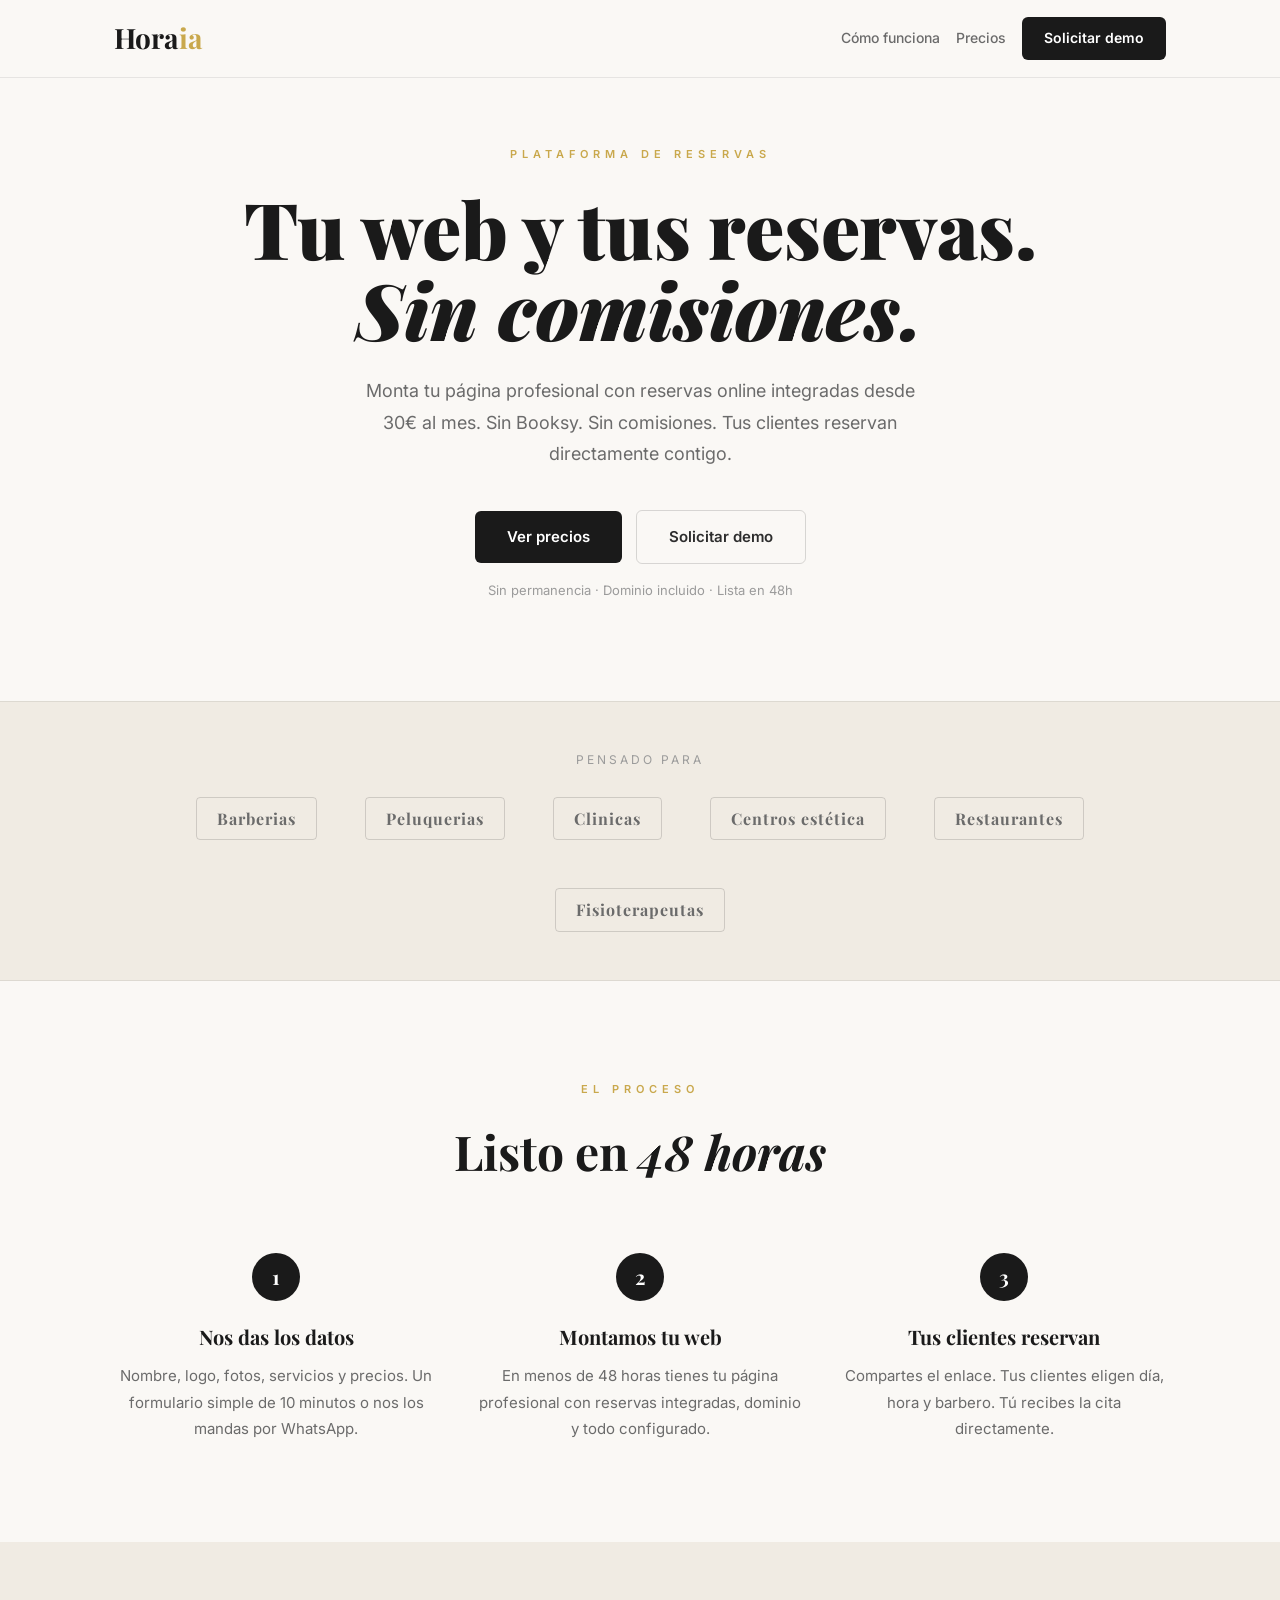
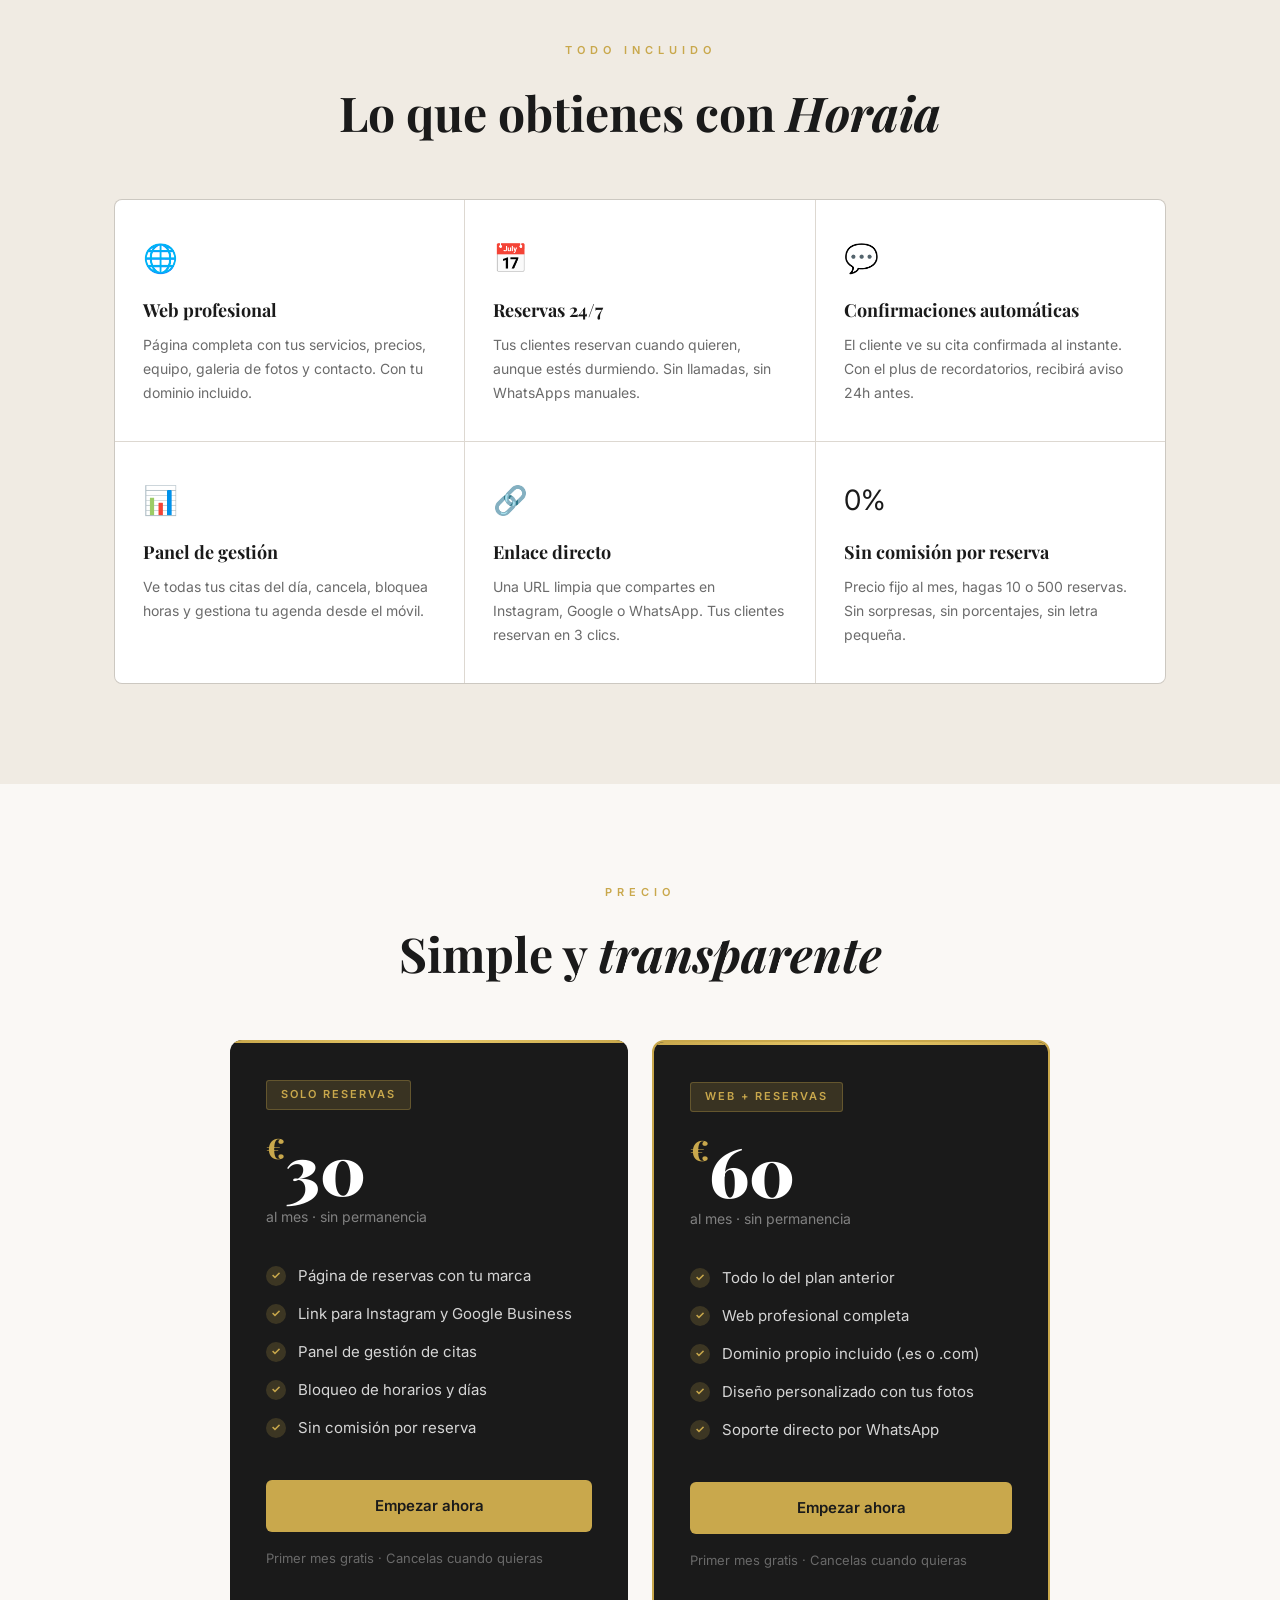
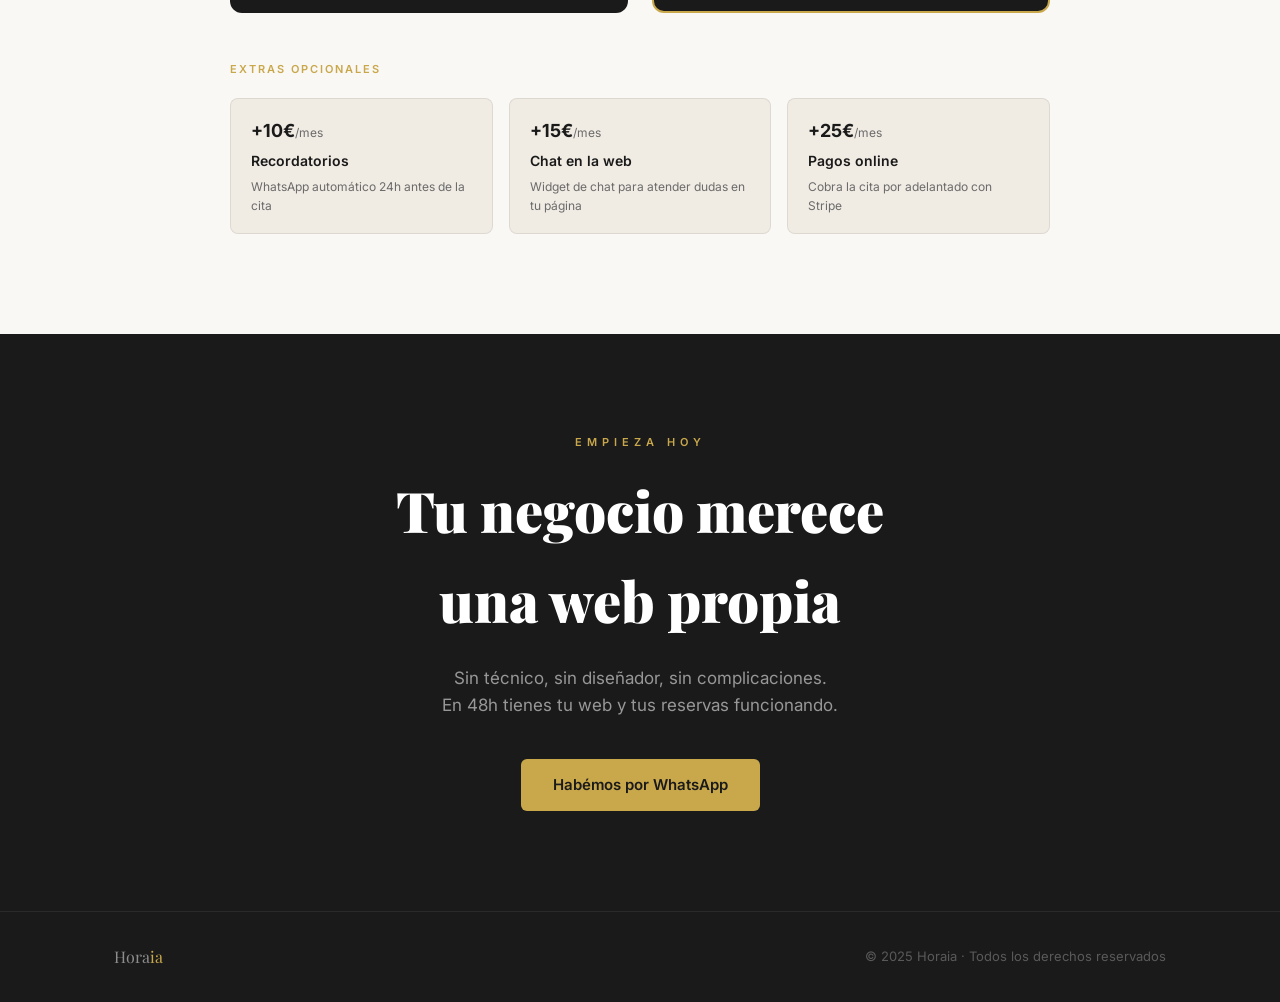
==== index.html @ 8f46ead1 "Add files via upload" ====
﻿<!DOCTYPE html>
<html lang="es">
<head>
  <meta charset="UTF-8" />
  <meta name="viewport" content="width=device-width, initial-scale=1.0" />
  <title>Horaia &mdash; Tu web y tus reservas desde 30&euro;/mes</title>
  <link href="https://fonts.googleapis.com/css2?family=Playfair+Display:wght@400;700;900&family=Inter:wght@300;400;500;600;700&display=swap" rel="stylesheet" />
  <style>
    *, *::before, *::after { box-sizing: border-box; margin: 0; padding: 0; }

    :root {
      --cream:        #faf8f5;
      --cream-dark:   #f0ebe3;
      --cream-darker: #e5ddd3;
      --dark:         #1a1a1a;
      --dark2:        #2d2d2d;
      --gray:         #6b6b6b;
      --gray-light:   #9b9b9b;
      --white:        #ffffff;
      --gold:         #c9a84c;
      --border:       rgba(0,0,0,0.08);
      --border-dark:  rgba(0,0,0,0.14);
      --radius:       6px;
    }

    html { scroll-behavior: smooth; }
    body { font-family: 'Inter', sans-serif; background: var(--cream); color: var(--dark); overflow-x: hidden; line-height: 1.6; }
    a { color: inherit; text-decoration: none; }

    .container { max-width: 1100px; margin: 0 auto; padding: 0 24px; }

    /* ===== NAV ===== */
    nav {
      position: fixed; top: 0; left: 0; right: 0;
      background: rgba(250,248,245,0.96);
      backdrop-filter: blur(16px);
      border-bottom: 1px solid var(--border);
      z-index: 100;
      padding: 16px 0;
    }

    .nav-inner {
      max-width: 1100px; margin: 0 auto; padding: 0 24px;
      display: flex; align-items: center; justify-content: space-between;
    }

    .nav-brand {
      font-family: 'Playfair Display', serif;
      font-size: 28px; font-weight: 700; color: var(--dark);
    }

    .nav-brand span { color: var(--gold); }

    .nav-actions { display: flex; align-items: center; gap: 16px; }

    .nav-link { font-size: 14px; color: var(--gray); font-weight: 500; transition: color 0.2s; }
    .nav-link:hover { color: var(--dark); }

    .btn { display: inline-flex; align-items: center; gap: 8px; padding: 10px 22px; border-radius: var(--radius); font-weight: 600; font-size: 14px; transition: all 0.2s; cursor: pointer; border: none; }
    .btn-dark { background: var(--dark); color: var(--white); }
    .btn-dark:hover { opacity: 0.82; transform: translateY(-1px); }
    .btn-outline { background: none; border: 1px solid var(--border-dark); color: var(--dark2); }
    .btn-outline:hover { background: var(--cream-dark); }
    .btn-lg { padding: 14px 32px; font-size: 15px; }
    .btn-gold { background: var(--gold); color: var(--dark); }
    .btn-gold:hover { background: #b8962e; transform: translateY(-1px); box-shadow: 0 6px 20px rgba(201,168,76,0.3); }

    /* ===== HERO ===== */
    .hero {
      padding: 140px 0 100px;
      background: var(--cream);
      text-align: center;
    }

    .hero-label {
      display: inline-block;
      font-size: 11px; font-weight: 600; letter-spacing: 5px; text-transform: uppercase;
      color: var(--gold); margin-bottom: 24px;
    }

    .hero-title {
      font-family: 'Playfair Display', serif;
      font-size: clamp(44px, 7vw, 78px);
      font-weight: 900; line-height: 1.05;
      color: var(--dark); margin-bottom: 24px;
    }

    .hero-title span { font-style: italic; }

    .hero-sub {
      font-size: 18px; color: var(--gray); max-width: 560px;
      margin: 0 auto 40px; line-height: 1.75;
    }

    .hero-cta { display: flex; align-items: center; justify-content: center; gap: 14px; flex-wrap: wrap; }

    .hero-note { margin-top: 16px; font-size: 13px; color: var(--gray-light); }

    /* ===== DEMO PREVIEW ===== */
    .demo-preview {
      padding: 60px 0 100px;
      background: var(--cream);
    }

    .browser-frame {
      max-width: 900px; margin: 0 auto;
      border-radius: 12px;
      overflow: hidden;
      box-shadow: 0 24px 64px rgba(0,0,0,0.12);
      border: 1px solid var(--border);
    }

    .browser-bar {
      background: var(--cream-darker);
      padding: 12px 16px;
      display: flex; align-items: center; gap: 12px;
      border-bottom: 1px solid var(--border);
    }

    .browser-dots { display: flex; gap: 6px; }
    .browser-dots span {
      width: 10px; height: 10px; border-radius: 50%;
      background: var(--cream-darker); border: 1px solid var(--border-dark);
    }
    .browser-dots span:nth-child(1) { background: #ff5f57; border-color: #e0443e; }
    .browser-dots span:nth-child(2) { background: #febc2e; border-color: #d4a017; }
    .browser-dots span:nth-child(3) { background: #28c840; border-color: #1aab29; }

    .browser-url {
      flex: 1; background: var(--white);
      border: 1px solid var(--border-dark); border-radius: 4px;
      padding: 5px 12px; font-size: 13px; color: var(--gray);
      text-align: center;
    }

    .browser-url span { color: var(--dark); font-weight: 500; }

    .browser-content {
      background: var(--white);
      height: 460px;
      overflow: hidden;
      position: relative;
    }

    .browser-content iframe {
      width: 100%; height: 700px;
      border: none;
      transform: scale(0.66);
      transform-origin: top left;
      width: 152%;
      pointer-events: none;
    }

    /* ===== LOGOS STRIP ===== */
    .logos-strip {
      padding: 48px 0;
      background: var(--cream-dark);
      text-align: center;
      border-top: 1px solid var(--border);
      border-bottom: 1px solid var(--border);
    }

    .logos-strip p { font-size: 12px; letter-spacing: 3px; text-transform: uppercase; color: var(--gray-light); margin-bottom: 28px; }

    .logos-row { display: flex; align-items: center; justify-content: center; gap: 48px; flex-wrap: wrap; }

    .logo-chip {
      font-family: 'Playfair Display', serif;
      font-size: 16px; font-weight: 700; color: var(--cream-darker);
      letter-spacing: 1px;
      padding: 8px 20px;
      border: 1px solid var(--border-dark);
      border-radius: 4px;
      color: var(--gray);
    }

    /* ===== HOW IT WORKS ===== */
    .how {
      padding: 100px 0;
      background: var(--cream);
    }

    .section-label {
      display: block; font-size: 11px; font-weight: 600;
      letter-spacing: 5px; text-transform: uppercase;
      color: var(--gold); margin-bottom: 14px; text-align: center;
    }

    .section-title {
      font-family: 'Playfair Display', serif;
      font-size: clamp(32px, 4vw, 48px); font-weight: 700;
      color: var(--dark); text-align: center; margin-bottom: 64px;
    }

    .section-title span { font-style: italic; }

    .steps { display: grid; grid-template-columns: repeat(3, 1fr); gap: 40px; }

    .step { text-align: center; }

    .step-num {
      width: 48px; height: 48px; border-radius: 50%;
      background: var(--dark); color: var(--white);
      display: flex; align-items: center; justify-content: center;
      font-family: 'Playfair Display', serif;
      font-size: 20px; font-weight: 700;
      margin: 0 auto 20px;
    }

    .step h3 { font-family: 'Playfair Display', serif; font-size: 20px; font-weight: 700; margin-bottom: 10px; color: var(--dark); }
    .step p { font-size: 15px; color: var(--gray); line-height: 1.75; }

    /* ===== FEATURES ===== */
    .features {
      padding: 100px 0;
      background: var(--cream-dark);
    }

    .features-grid { display: grid; grid-template-columns: repeat(3, 1fr); gap: 1px; background: var(--border); border: 1px solid var(--border); border-radius: 8px; overflow: hidden; }

    .feature-card {
      background: var(--white); padding: 36px 28px;
      transition: background 0.2s;
    }

    .feature-card:hover { background: var(--cream); }

    .feature-icon { font-size: 28px; margin-bottom: 16px; }

    .feature-card h3 { font-family: 'Playfair Display', serif; font-size: 18px; font-weight: 700; margin-bottom: 8px; color: var(--dark); }
    .feature-card p { font-size: 14px; color: var(--gray); line-height: 1.7; }

    /* ===== PRICING ===== */
    .pricing {
      padding: 100px 0;
      background: var(--cream);
      text-align: center;
    }

    .pricing-grid {
      display: grid;
      grid-template-columns: 1fr 1fr;
      gap: 24px;
      max-width: 820px;
      margin: 0 auto 48px;
    }
    @media(max-width:640px){ .pricing-grid { grid-template-columns: 1fr; } }

    .pricing-card {
      background: var(--dark);
      border-radius: 12px;
      padding: 40px 36px;
      position: relative;
      overflow: hidden;
      text-align: left;
    }
    .pricing-card.highlight { border: 2px solid var(--gold); }

    .pricing-card::before {
      content: '';
      position: absolute; top: 0; left: 0; right: 0; height: 3px;
      background: linear-gradient(to right, var(--gold), #e8c96a, var(--gold));
    }

    .pricing-badge {
      display: inline-block;
      background: rgba(201,168,76,0.18); color: var(--gold);
      font-size: 11px; font-weight: 600; letter-spacing: 2px; text-transform: uppercase;
      padding: 5px 14px; border-radius: 3px; margin-bottom: 24px;
      border: 1px solid rgba(201,168,76,0.3);
    }

    .pricing-price {
      font-family: 'Playfair Display', serif;
      font-size: 68px; font-weight: 900; color: var(--white);
      line-height: 1; margin-bottom: 4px;
    }

    .pricing-price sup { font-size: 28px; vertical-align: top; margin-top: 16px; color: var(--gold); }
    .pricing-period { font-size: 14px; color: rgba(255,255,255,0.45); margin-bottom: 36px; }

    .pricing-features {
      list-style: none; display: flex; flex-direction: column; gap: 14px;
      margin-bottom: 40px; text-align: left;
    }

    .pricing-features li {
      display: flex; align-items: flex-start; gap: 12px;
      font-size: 15px; color: rgba(255,255,255,0.82);
    }

    .pricing-features li::before {
      content: '✓';
      width: 20px; height: 20px;
      background: rgba(201,168,76,0.2); color: var(--gold);
      border-radius: 50%; display: flex; align-items: center; justify-content: center;
      font-size: 11px; font-weight: 700; flex-shrink: 0; margin-top: 2px;
    }

    .pricing-note { font-size: 13px; color: rgba(255,255,255,0.35); margin-top: 16px; }

    /* ===== CTA FINAL ===== */
    .cta-section {
      padding: 100px 0;
      background: var(--dark);
      text-align: center;
    }

    .cta-section .section-label { color: var(--gold); }

    .cta-title {
      font-family: 'Playfair Display', serif;
      font-size: clamp(36px, 5vw, 56px); font-weight: 900;
      color: var(--white); margin-bottom: 20px;
    }

    .cta-sub { font-size: 17px; color: rgba(255,255,255,0.55); margin-bottom: 40px; }

    /* ===== FOOTER ===== */
    footer {
      background: var(--dark);
      border-top: 1px solid rgba(255,255,255,0.07);
      padding: 32px 0;
    }

    .footer-inner {
      display: flex; align-items: center; justify-content: space-between;
    }

    .footer-brand { font-family: 'Playfair Display', serif; font-size: 16px; color: rgba(255,255,255,0.5); }
    .footer-brand span { color: var(--gold); }

    footer p { font-size: 13px; color: rgba(255,255,255,0.28); }

    /* ===== RESPONSIVE ===== */
    @media (max-width: 768px) {
      .steps { grid-template-columns: 1fr; gap: 32px; }
      .features-grid { grid-template-columns: 1fr; }
      .footer-inner { flex-direction: column; gap: 12px; text-align: center; }
      .nav-actions .nav-link { display: none; }
      .browser-content { height: 320px; }
      .browser-content iframe { transform: scale(0.46); width: 218%; height: 900px; }
      .logos-row { gap: 20px; }
    }
  </style>
</head>
<body>

<!-- NAV -->
<nav>
  <div class="nav-inner">
    <div class="nav-brand">Hora<span>ia</span></div>
    <div class="nav-actions">
      <a href="#como-funciona" class="nav-link">C&oacute;mo funciona</a>
      <a href="#precios" class="nav-link">Precios</a>
      <a href="#contacto" class="btn btn-dark">Solicitar demo</a>
    </div>
  </div>
</nav>

<!-- HERO -->
<section class="hero">
  <div class="container">
    <span class="hero-label">Plataforma de reservas</span>
    <h1 class="hero-title">
      Tu web y tus reservas.<br><span>Sin comisiones.</span>
    </h1>
    <p class="hero-sub">
      Monta tu p&aacute;gina profesional con reservas online integradas desde 30&euro; al mes.
      Sin Booksy. Sin comisiones. Tus clientes reservan directamente contigo.
    </p>
    <div class="hero-cta">
      <a href="#precios" class="btn btn-dark btn-lg">Ver precios</a>
      <a href="#contacto" class="btn btn-outline btn-lg">Solicitar demo</a>
    </div>
    <p class="hero-note">Sin permanencia &middot; Dominio incluido &middot; Lista en 48h</p>
  </div>
</section>


<!-- LOGOS -->
<div class="logos-strip">
  <div class="container">
    <p>Pensado para</p>
    <div class="logos-row">
      <span class="logo-chip">Barberias</span>
      <span class="logo-chip">Peluquerias</span>
      <span class="logo-chip">Clinicas</span>
      <span class="logo-chip">Centros est&eacute;tica</span>
      <span class="logo-chip">Restaurantes</span>
      <span class="logo-chip">Fisioterapeutas</span>
    </div>
  </div>
</div>

<!-- HOW IT WORKS -->
<section class="how" id="como-funciona">
  <div class="container">
    <span class="section-label">El proceso</span>
    <h2 class="section-title">Listo en <span>48 horas</span></h2>
    <div class="steps">
      <div class="step">
        <div class="step-num">1</div>
        <h3>Nos das los datos</h3>
        <p>Nombre, logo, fotos, servicios y precios. Un formulario simple de 10 minutos o nos los mandas por WhatsApp.</p>
      </div>
      <div class="step">
        <div class="step-num">2</div>
        <h3>Montamos tu web</h3>
        <p>En menos de 48 horas tienes tu p&aacute;gina profesional con reservas integradas, dominio y todo configurado.</p>
      </div>
      <div class="step">
        <div class="step-num">3</div>
        <h3>Tus clientes reservan</h3>
        <p>Compartes el enlace. Tus clientes eligen d&iacute;a, hora y barbero. T&uacute; recibes la cita directamente.</p>
      </div>
    </div>
  </div>
</section>

<!-- FEATURES -->
<section class="features">
  <div class="container">
    <span class="section-label">Todo incluido</span>
    <h2 class="section-title" style="margin-bottom:48px">Lo que obtienes con <span>Horaia</span></h2>
    <div class="features-grid">
      <div class="feature-card">
        <div class="feature-icon">🌐</div>
        <h3>Web profesional</h3>
        <p>P&aacute;gina completa con tus servicios, precios, equipo, galeria de fotos y contacto. Con tu dominio incluido.</p>
      </div>
      <div class="feature-card">
        <div class="feature-icon">📅</div>
        <h3>Reservas 24/7</h3>
        <p>Tus clientes reservan cuando quieren, aunque est&eacute;s durmiendo. Sin llamadas, sin WhatsApps manuales.</p>
      </div>
      <div class="feature-card">
        <div class="feature-icon">💬</div>
        <h3>Confirmaciones autom&aacute;ticas</h3>
        <p>El cliente ve su cita confirmada al instante. Con el plus de recordatorios, recibirá aviso 24h antes.</p>
      </div>
      <div class="feature-card">
        <div class="feature-icon">📊</div>
        <h3>Panel de gesti&oacute;n</h3>
        <p>Ve todas tus citas del d&iacute;a, cancela, bloquea horas y gestiona tu agenda desde el m&oacute;vil.</p>
      </div>
      <div class="feature-card">
        <div class="feature-icon">🔗</div>
        <h3>Enlace directo</h3>
        <p>Una URL limpia que compartes en Instagram, Google o WhatsApp. Tus clientes reservan en 3 clics.</p>
      </div>
      <div class="feature-card">
        <div class="feature-icon">0%</div>
        <h3>Sin comisi&oacute;n por reserva</h3>
        <p>Precio fijo al mes, hagas 10 o 500 reservas. Sin sorpresas, sin porcentajes, sin letra peque&ntilde;a.</p>
      </div>
    </div>
  </div>
</section>

<!-- PRICING -->
<section class="pricing" id="precios">
  <div class="container">
    <span class="section-label">Precio</span>
    <h2 class="section-title" style="margin-bottom:48px">Simple y <span>transparente</span></h2>
    <div class="pricing-grid">

      <!-- PLAN 1 -->
      <div class="pricing-card">
        <div class="pricing-badge">Solo reservas</div>
        <div class="pricing-price"><sup>€</sup>30</div>
        <div class="pricing-period">al mes &middot; sin permanencia</div>
        <ul class="pricing-features">
          <li>P&aacute;gina de reservas con tu marca</li>
          <li>Link para Instagram y Google Business</li>
          <li>Panel de gesti&oacute;n de citas</li>
          <li>Bloqueo de horarios y d&iacute;as</li>
          <li>Sin comisi&oacute;n por reserva</li>
        </ul>
        <a href="#contacto" class="btn btn-gold btn-lg" style="width:100%;justify-content:center;display:flex;">Empezar ahora</a>
        <p class="pricing-note">Primer mes gratis &middot; Cancelas cuando quieras</p>
      </div>

      <!-- PLAN 2 -->
      <div class="pricing-card highlight">
        <div class="pricing-badge">Web + Reservas</div>
        <div class="pricing-price"><sup>€</sup>60</div>
        <div class="pricing-period">al mes &middot; sin permanencia</div>
        <ul class="pricing-features">
          <li>Todo lo del plan anterior</li>
          <li>Web profesional completa</li>
          <li>Dominio propio incluido (.es o .com)</li>
          <li>Dise&ntilde;o personalizado con tus fotos</li>
          <li>Soporte directo por WhatsApp</li>
        </ul>
        <a href="#contacto" class="btn btn-gold btn-lg" style="width:100%;justify-content:center;display:flex;">Empezar ahora</a>
        <p class="pricing-note">Primer mes gratis &middot; Cancelas cuando quieras</p>
      </div>

    </div>

    <!-- ADD-ONS -->
    <div style="max-width:820px;margin:0 auto;text-align:left;">
      <p style="font-size:11px;letter-spacing:2px;text-transform:uppercase;color:var(--gold);font-weight:600;margin-bottom:20px;">Extras opcionales</p>
      <div style="display:grid;grid-template-columns:repeat(3,1fr);gap:16px;">
        <div style="background:var(--cream-dark);border:1px solid var(--border);border-radius:8px;padding:18px 20px;">
          <div style="font-size:18px;font-weight:700;color:var(--dark);margin-bottom:4px;">+10€<span style="font-size:12px;font-weight:400;color:var(--gray)">/mes</span></div>
          <div style="font-size:14px;font-weight:600;color:var(--dark);margin-bottom:4px;">Recordatorios</div>
          <div style="font-size:12px;color:var(--gray);">WhatsApp autom&aacute;tico 24h antes de la cita</div>
        </div>
        <div style="background:var(--cream-dark);border:1px solid var(--border);border-radius:8px;padding:18px 20px;">
          <div style="font-size:18px;font-weight:700;color:var(--dark);margin-bottom:4px;">+15€<span style="font-size:12px;font-weight:400;color:var(--gray)">/mes</span></div>
          <div style="font-size:14px;font-weight:600;color:var(--dark);margin-bottom:4px;">Chat en la web</div>
          <div style="font-size:12px;color:var(--gray);">Widget de chat para atender dudas en tu p&aacute;gina</div>
        </div>
        <div style="background:var(--cream-dark);border:1px solid var(--border);border-radius:8px;padding:18px 20px;">
          <div style="font-size:18px;font-weight:700;color:var(--dark);margin-bottom:4px;">+25€<span style="font-size:12px;font-weight:400;color:var(--gray)">/mes</span></div>
          <div style="font-size:14px;font-weight:600;color:var(--dark);margin-bottom:4px;">Pagos online</div>
          <div style="font-size:12px;color:var(--gray);">Cobra la cita por adelantado con Stripe</div>
        </div>
      </div>
    </div>
  </div>
</section>

<!-- CTA FINAL -->
<section class="cta-section" id="contacto">
  <div class="container">
    <span class="section-label">Empieza hoy</span>
    <h2 class="cta-title">Tu negocio merece<br>una web propia</h2>
    <p class="cta-sub">Sin t&eacute;cnico, sin dise&ntilde;ador, sin complicaciones.<br>En 48h tienes tu web y tus reservas funcionando.</p>
    <a href="https://wa.me/34600000000" class="btn btn-gold btn-lg">Hab&eacute;mos por WhatsApp</a>
  </div>
</section>

<!-- FOOTER -->
<footer>
  <div class="container">
    <div class="footer-inner">
      <div class="footer-brand">Hora<span>ia</span></div>
      <p>&copy; 2025 Horaia &middot; Todos los derechos reservados</p>
    </div>
  </div>
</footer>

</body>
</html>
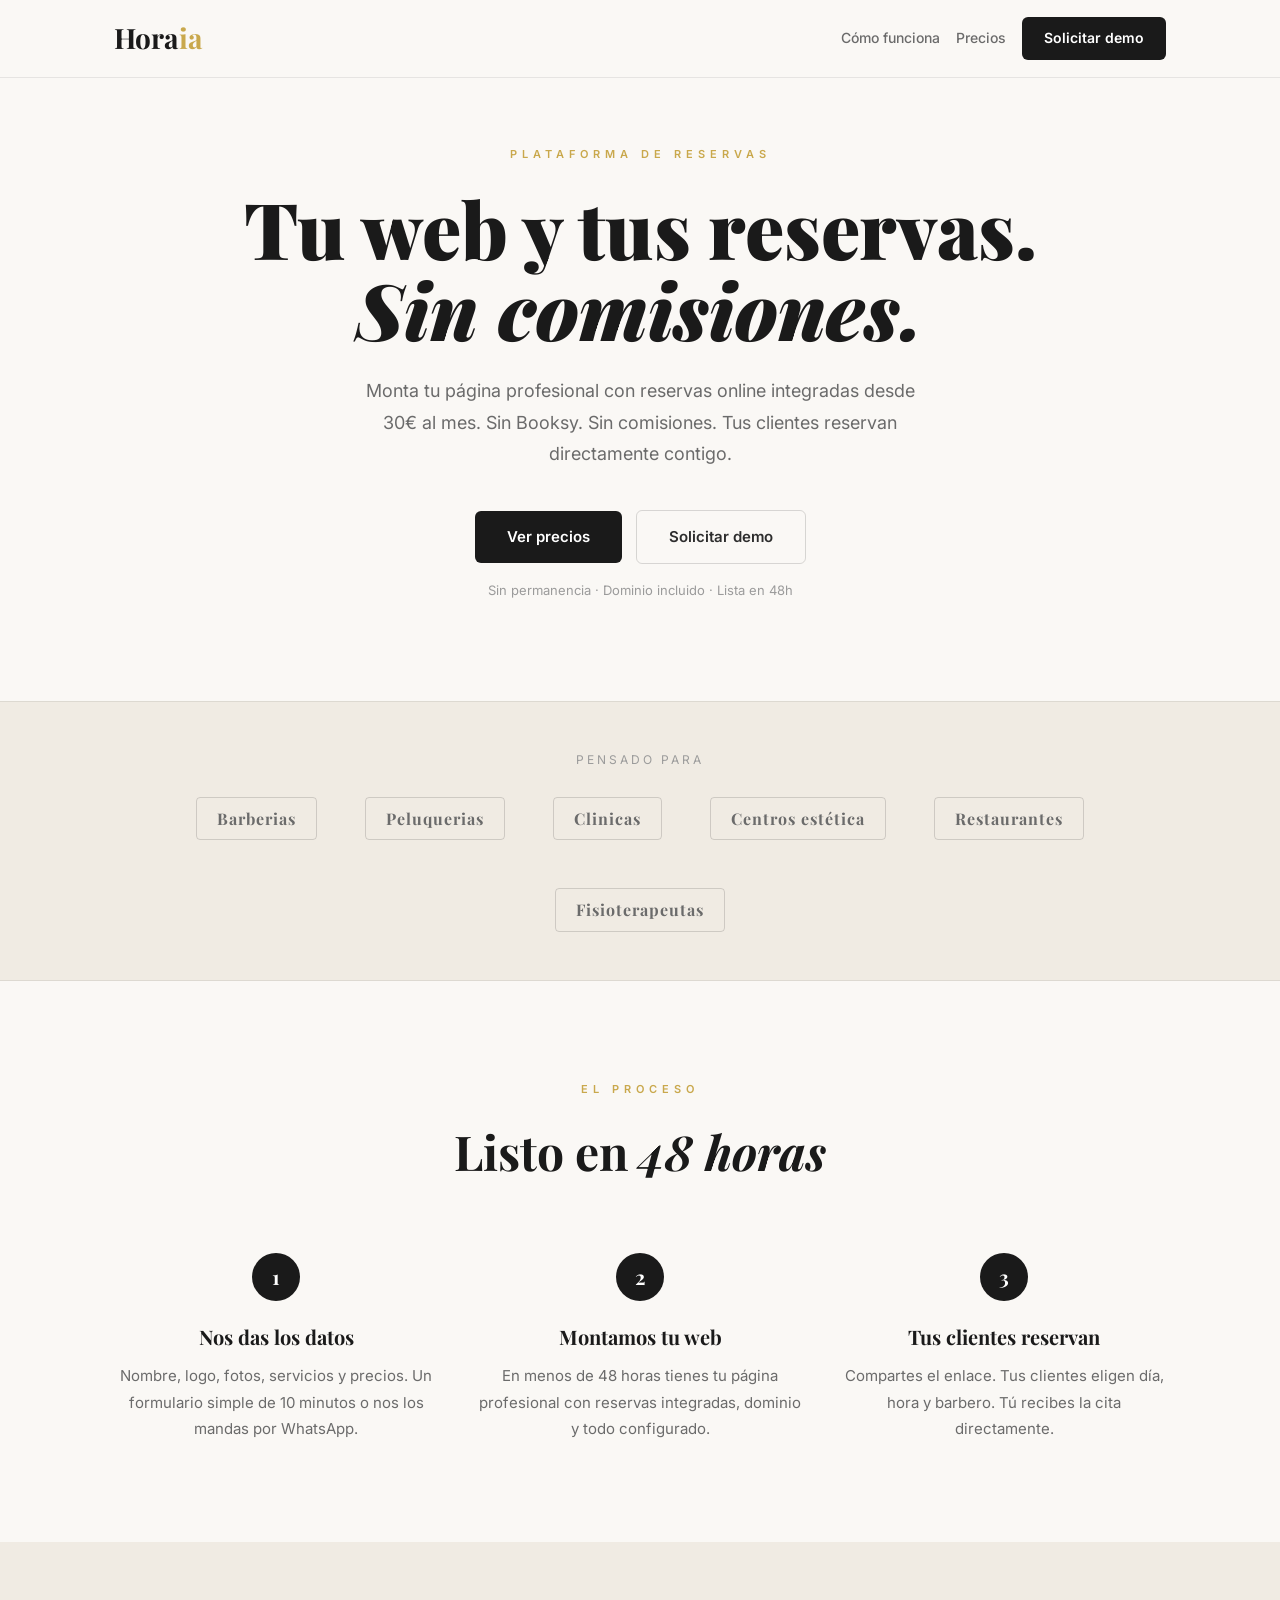
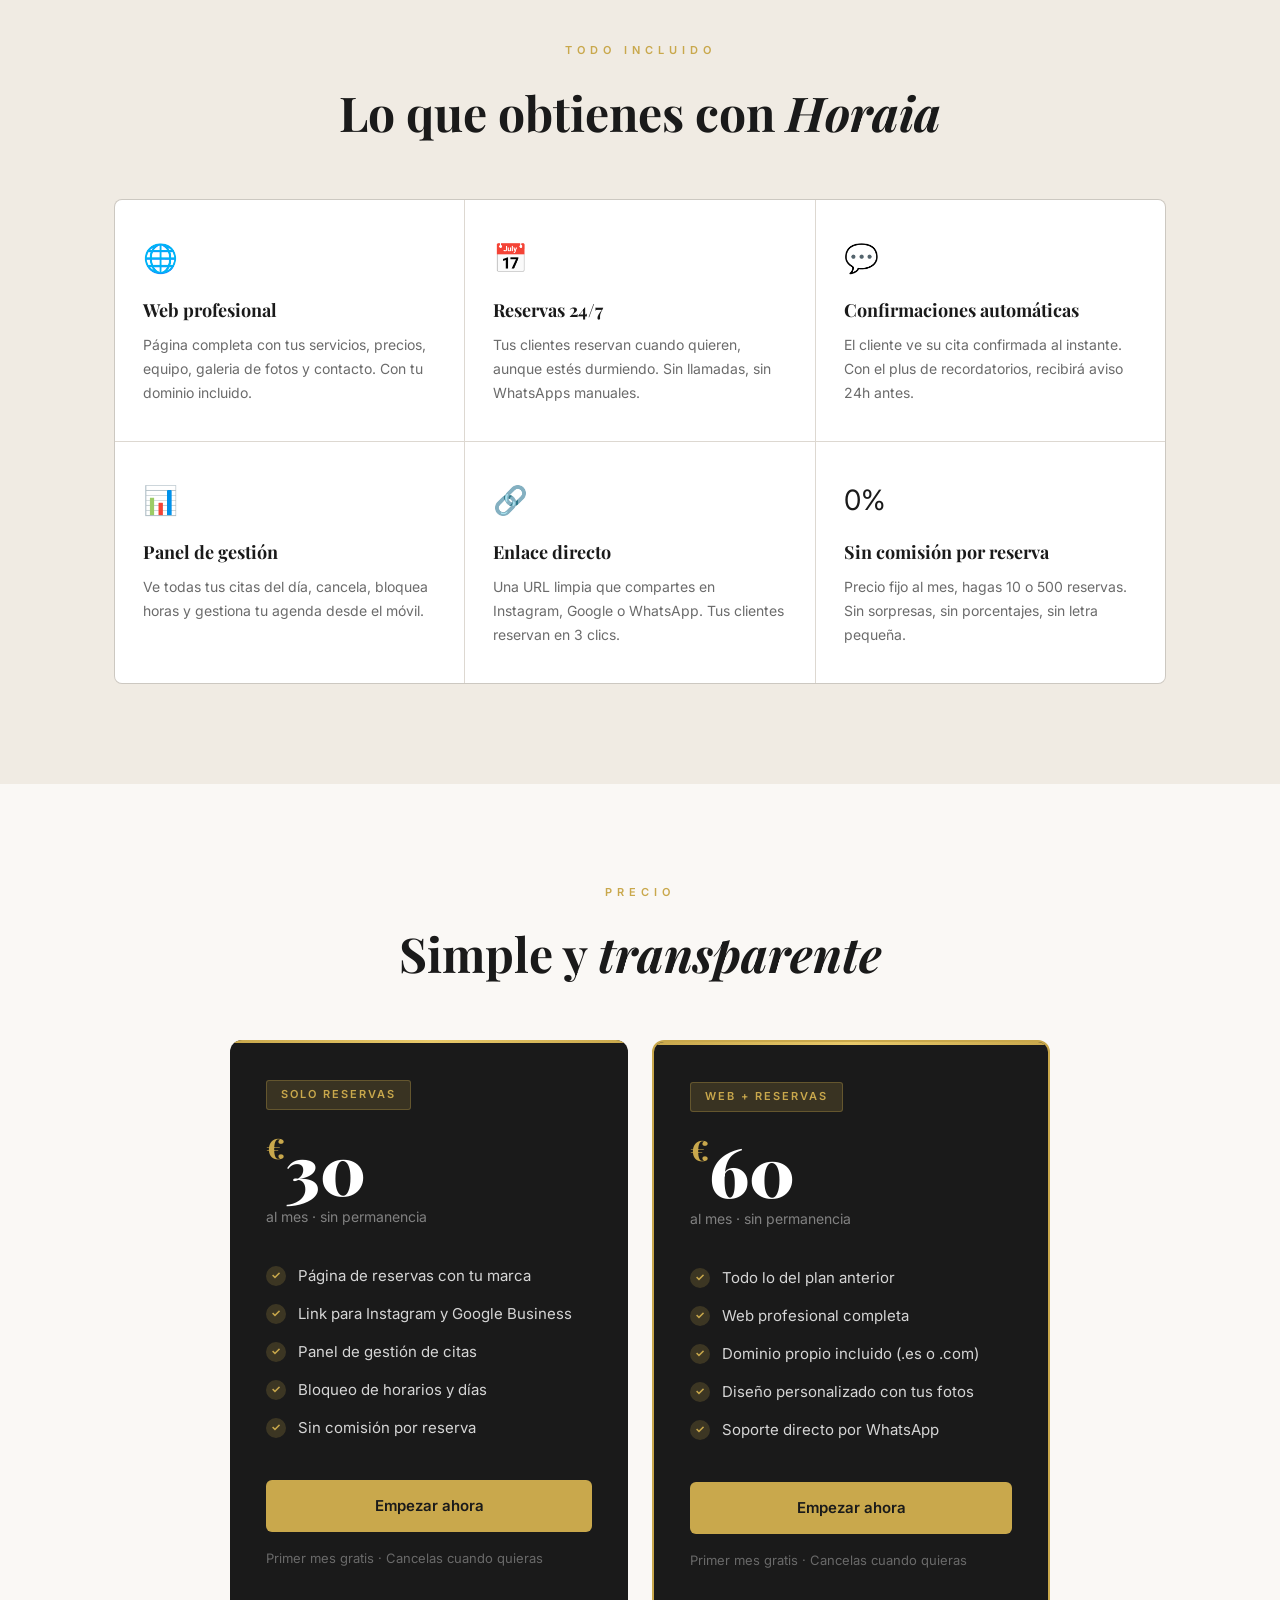
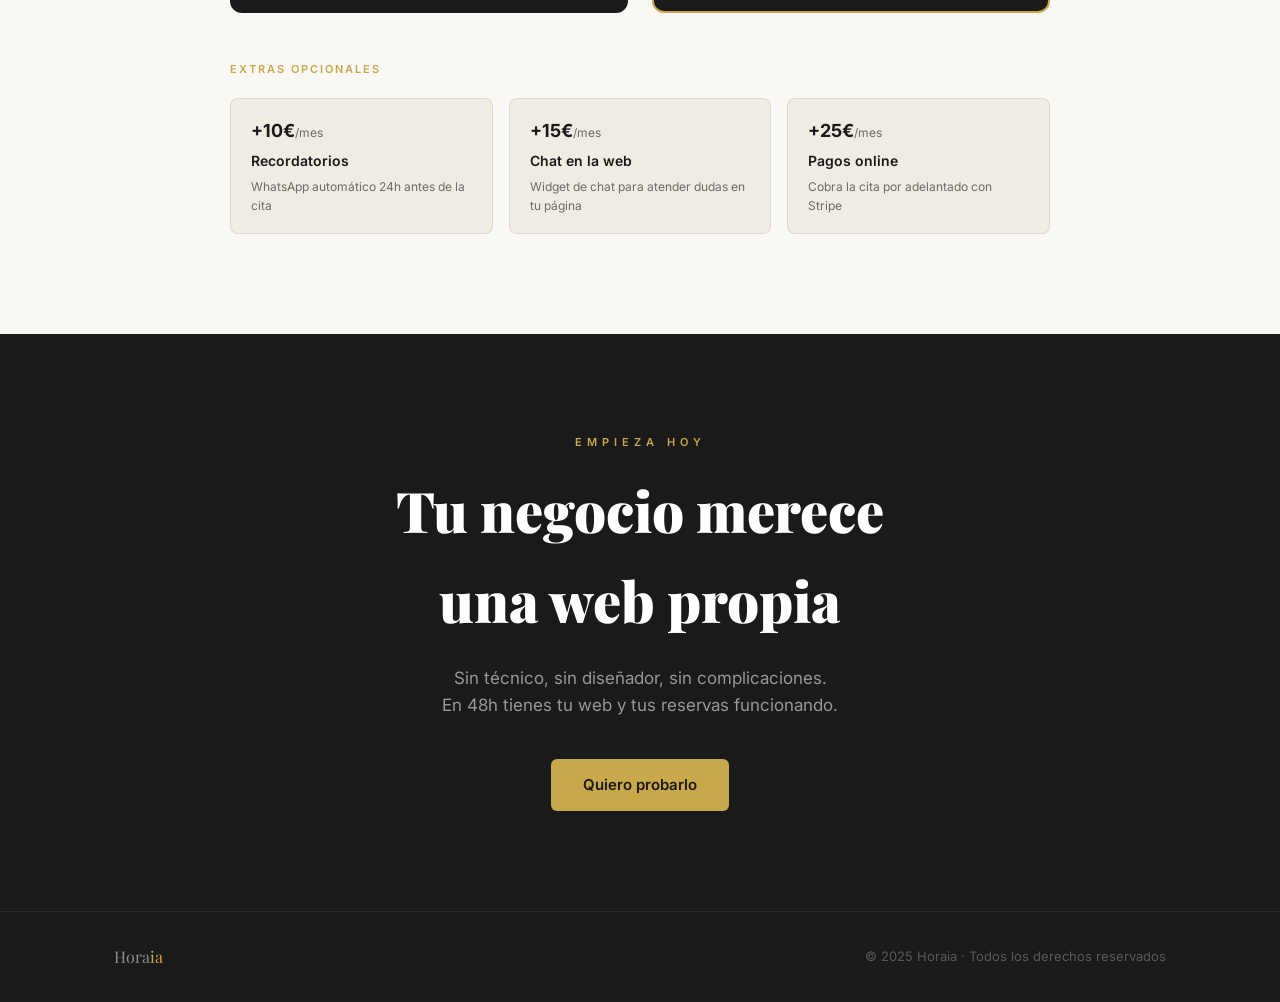
==== commit 360a1272: "Add files via upload" ====
--- a/index.html
+++ b/index.html
@@ -529,7 +529,7 @@
     <span class="section-label">Empieza hoy</span>
     <h2 class="cta-title">Tu negocio merece<br>una web propia</h2>
     <p class="cta-sub">Sin t&eacute;cnico, sin dise&ntilde;ador, sin complicaciones.<br>En 48h tienes tu web y tus reservas funcionando.</p>
-    <a href="https://wa.me/34600000000" class="btn btn-gold btn-lg">Hab&eacute;mos por WhatsApp</a>
+    <a href="https://wa.me/34674797333?text=Hola!%20He%20visto%20Horaia%20y%20me%20gustar%C3%ADa%20probarlo%20para%20mi%20negocio.%20%C2%BFPod%C3%A9is%20contarme%20c%C3%B3mo%20funciona%3F" class="btn btn-gold btn-lg">Quiero probarlo</a>
   </div>
 </section>
 
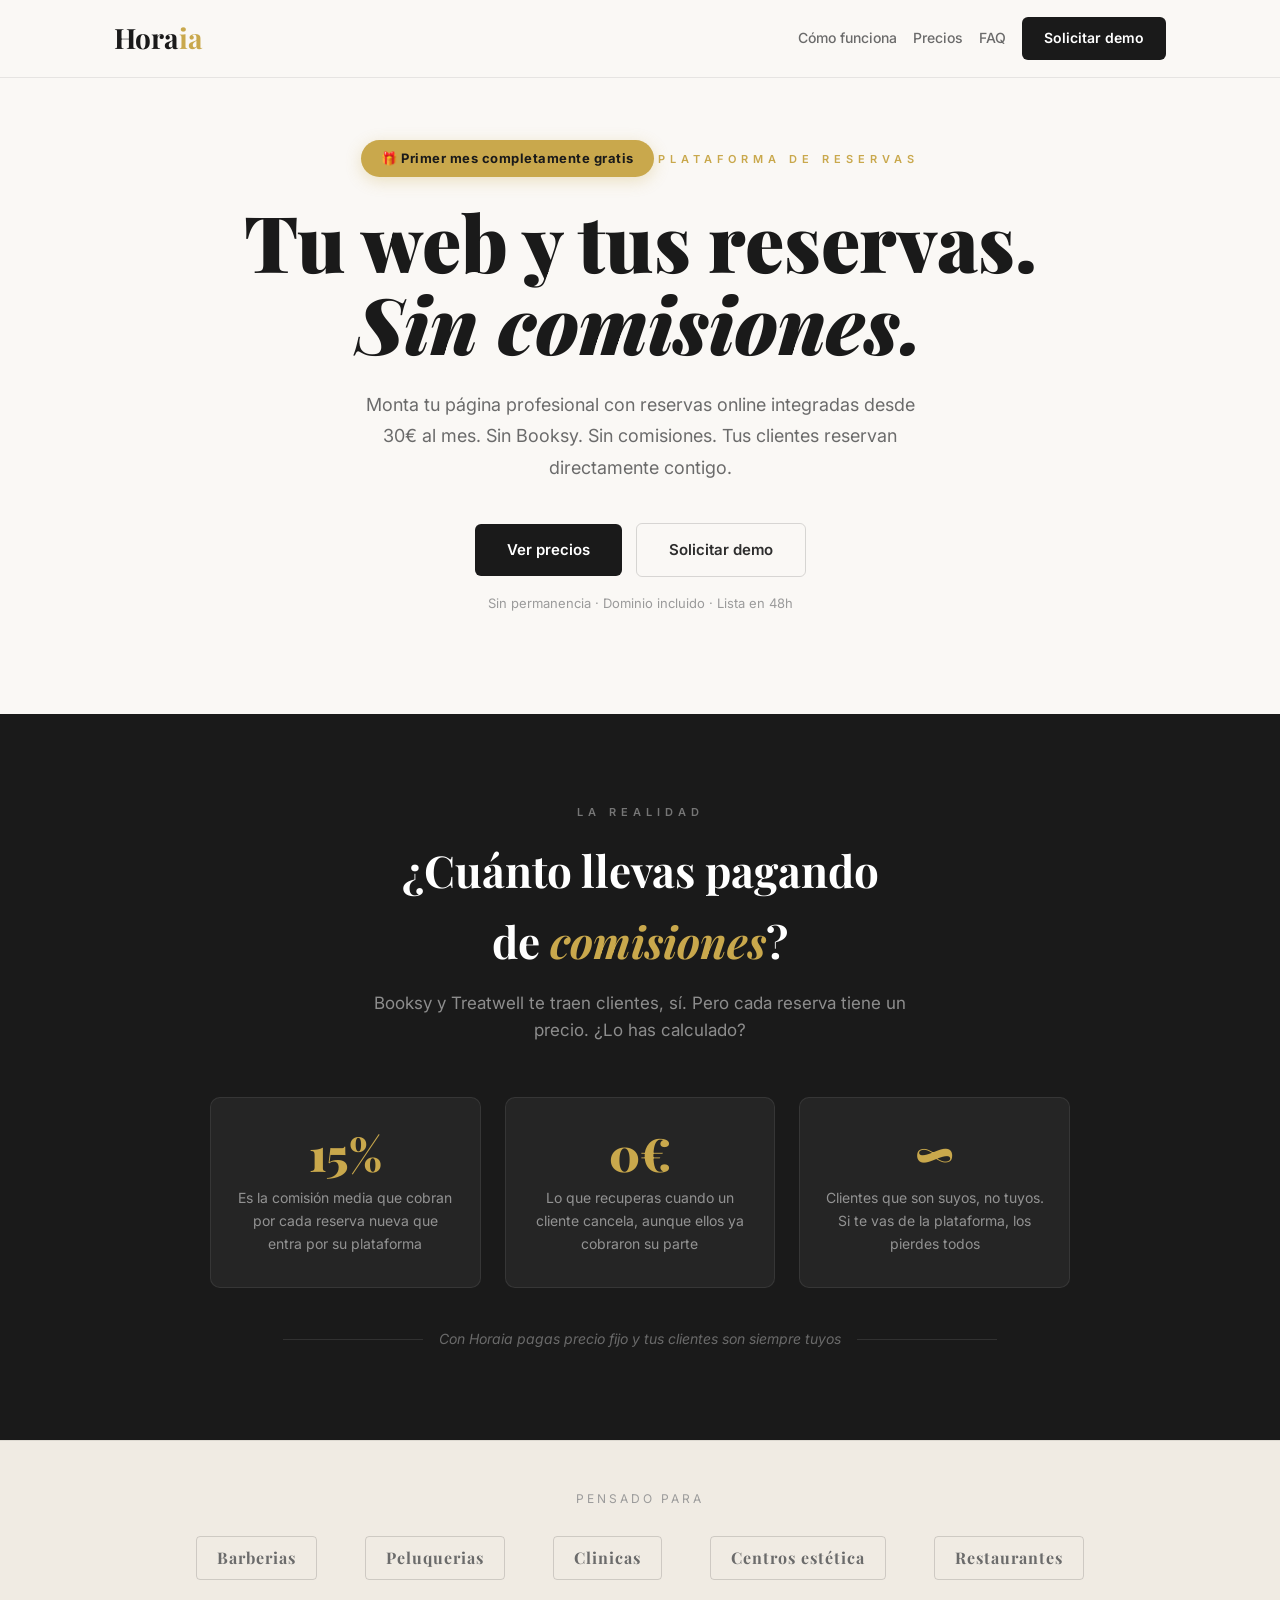
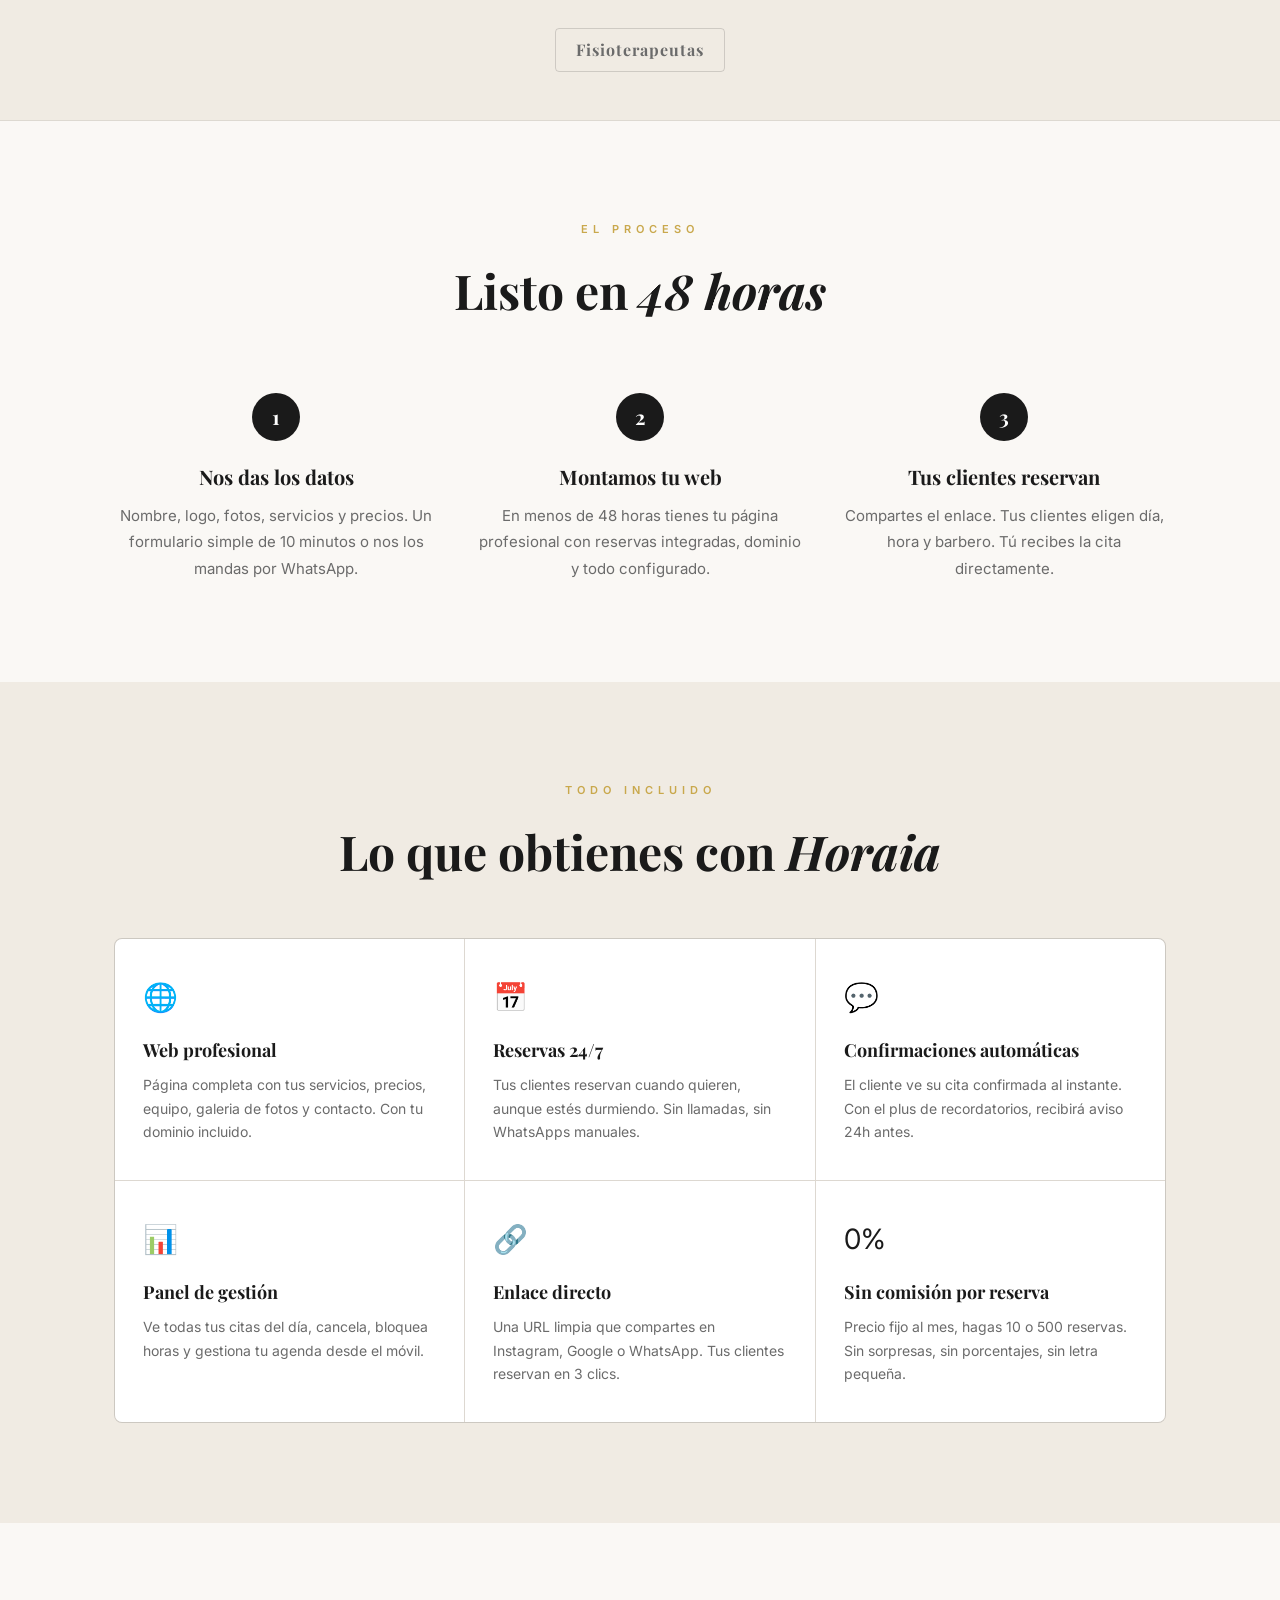
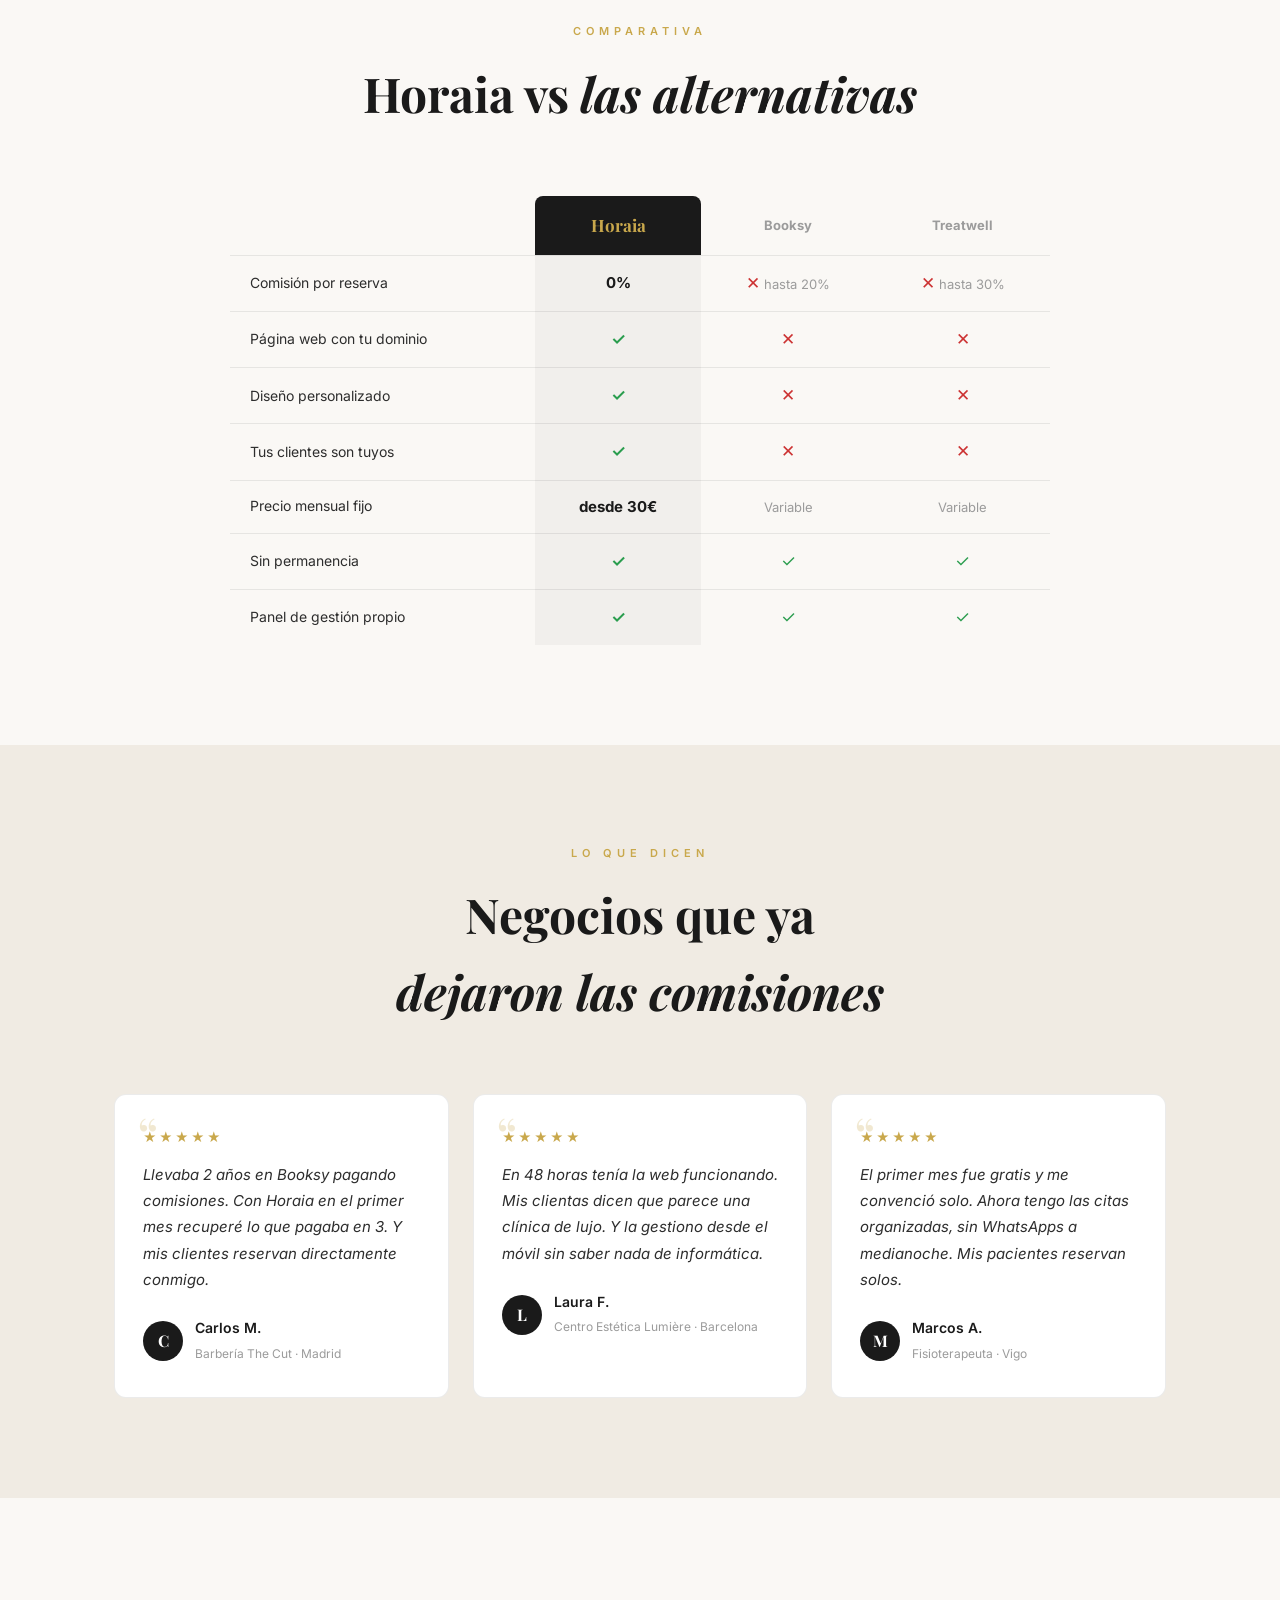
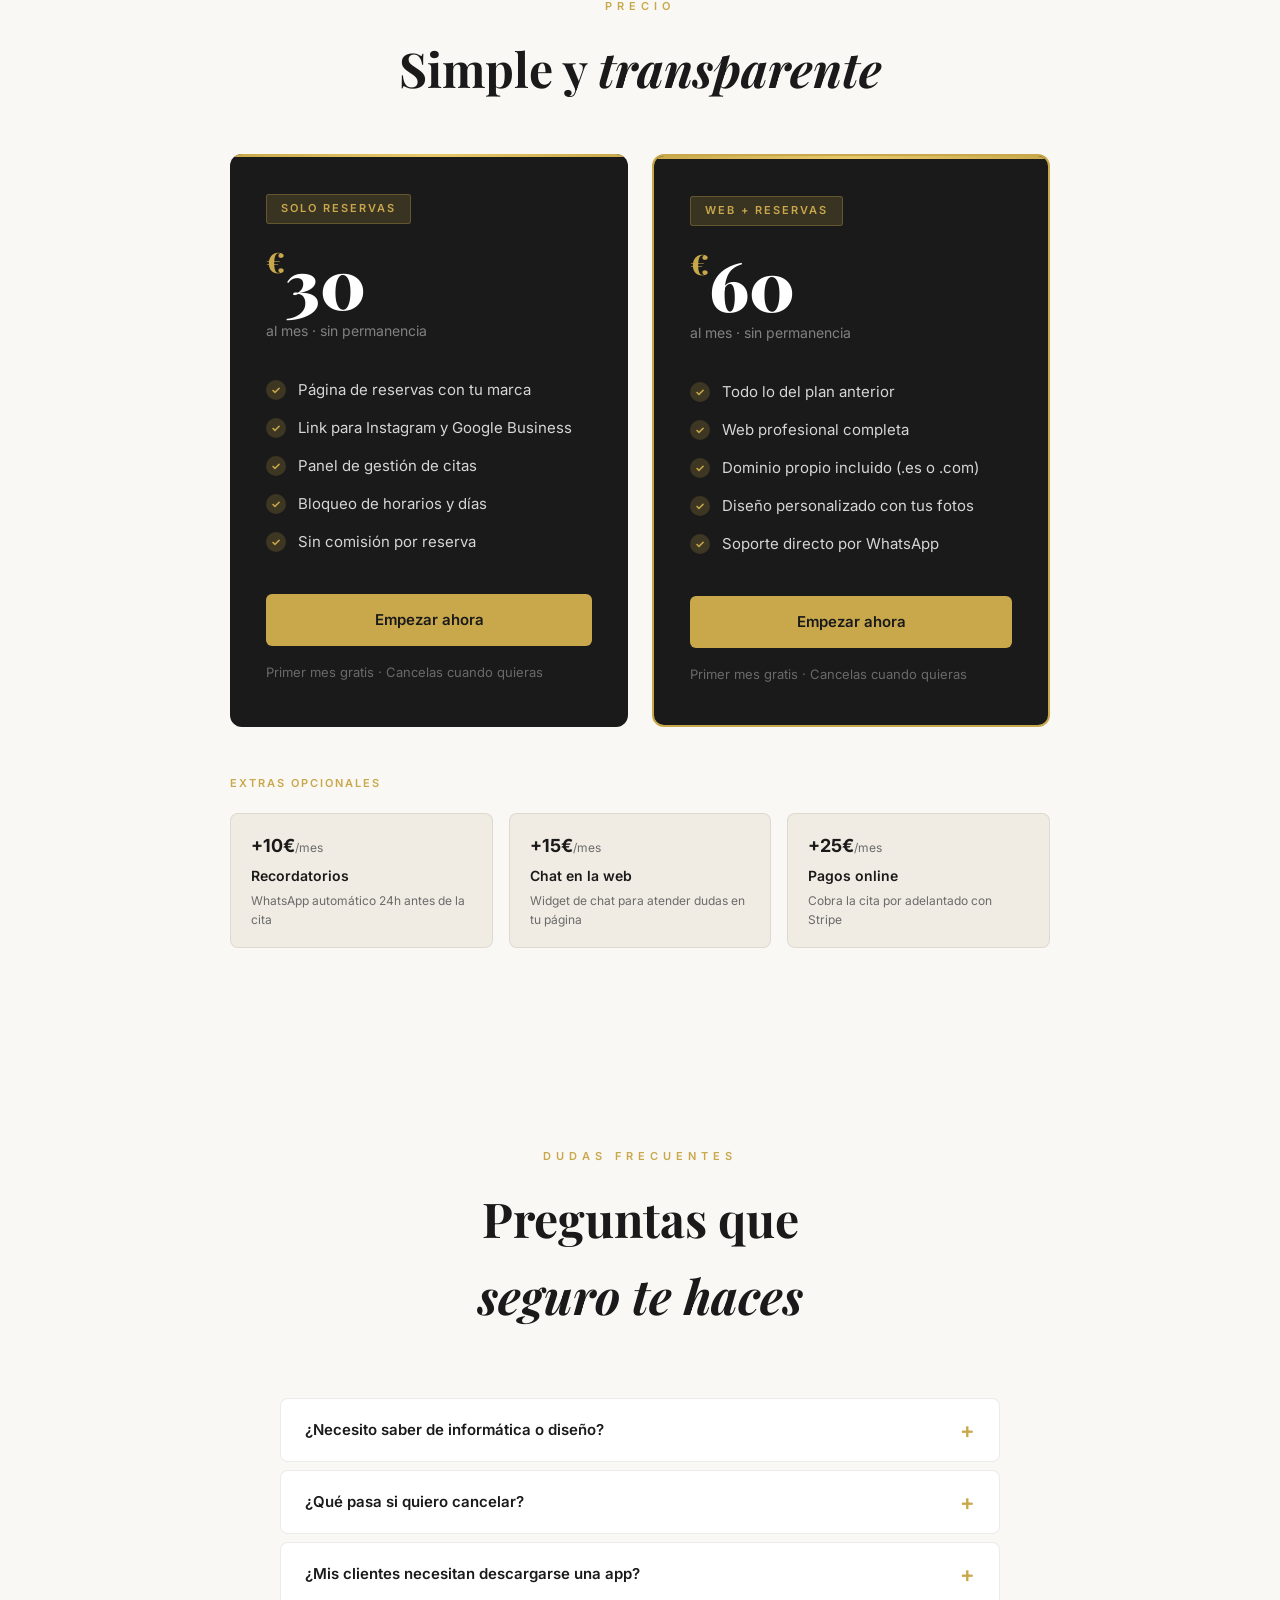
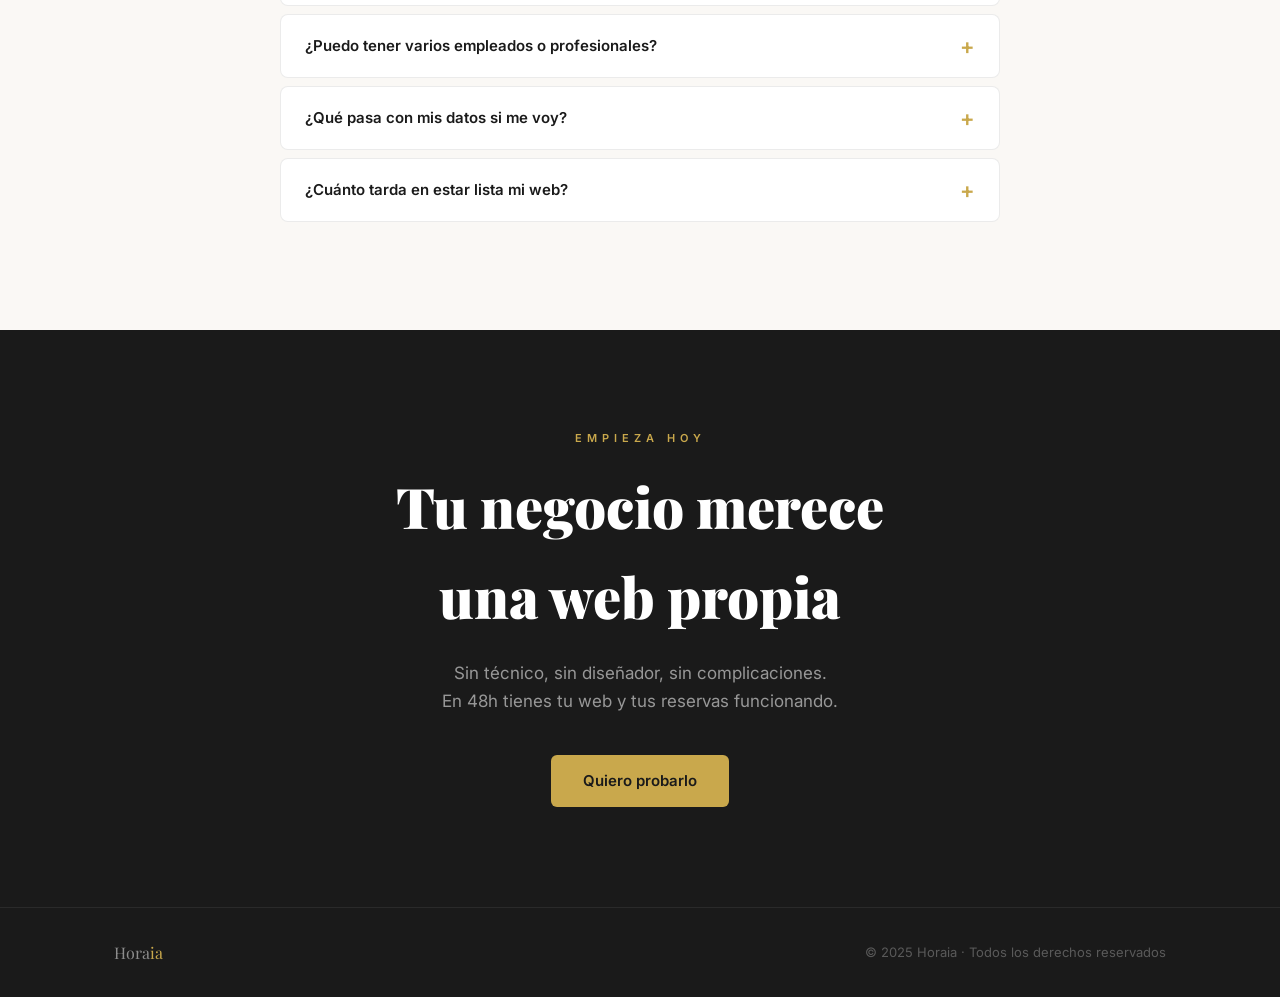
==== commit b35e7d26: "Add files via upload" ====
--- a/index.html
+++ b/index.html
@@ -332,6 +332,68 @@
 
     footer p { font-size: 13px; color: rgba(255,255,255,0.28); }
 
+    /* ===== HERO BADGE ===== */
+    .hero-badge {
+      display: inline-flex; align-items: center; gap: 6px;
+      background: var(--gold); color: var(--dark);
+      font-size: 13px; font-weight: 700; letter-spacing: 0.5px;
+      padding: 8px 20px; border-radius: 50px; margin-bottom: 24px;
+      box-shadow: 0 4px 16px rgba(201,168,76,0.3);
+    }
+
+    /* ===== PAIN ===== */
+    .pain { padding: 90px 0; background: var(--dark); text-align: center; }
+    .pain .section-label { color: rgba(255,255,255,0.4); }
+    .pain-title { font-family: 'Playfair Display', serif; font-size: clamp(28px, 4vw, 44px); font-weight: 700; color: var(--white); margin-bottom: 14px; }
+    .pain-title span { color: var(--gold); font-style: italic; }
+    .pain-sub { font-size: 17px; color: rgba(255,255,255,0.5); max-width: 540px; margin: 0 auto 52px; }
+    .pain-grid { display: grid; grid-template-columns: repeat(3,1fr); gap: 24px; max-width: 860px; margin: 0 auto 40px; }
+    .pain-card { background: rgba(255,255,255,0.05); border: 1px solid rgba(255,255,255,0.08); border-radius: 10px; padding: 32px 24px; }
+    .pain-num { font-family: 'Playfair Display', serif; font-size: 46px; font-weight: 900; color: var(--gold); line-height: 1; margin-bottom: 10px; }
+    .pain-card p { font-size: 14px; color: rgba(255,255,255,0.5); line-height: 1.65; }
+    .pain-divider { display: flex; align-items: center; justify-content: center; gap: 16px; color: rgba(255,255,255,0.35); font-size: 14px; font-style: italic; }
+    .pain-divider::before, .pain-divider::after { content: ''; flex: 1; height: 1px; background: rgba(255,255,255,0.1); max-width: 140px; }
+
+    /* ===== COMPARISON ===== */
+    .comparison { padding: 100px 0; background: var(--cream); }
+    .comp-wrapper { max-width: 820px; margin: 56px auto 0; overflow-x: auto; }
+    .comp-table { width: 100%; border-collapse: collapse; font-size: 15px; }
+    .comp-table th { padding: 16px 20px; font-weight: 700; }
+    .comp-table th:first-child { text-align: left; color: var(--gray); font-family: 'Inter',sans-serif; font-size: 11px; text-transform: uppercase; letter-spacing: 2px; }
+    .comp-table th.col-horaia { background: var(--dark); color: var(--gold); border-radius: 8px 8px 0 0; font-family: 'Playfair Display',serif; font-size: 17px; }
+    .comp-table th.col-other { color: var(--gray-light); font-family: 'Inter',sans-serif; font-size: 13px; }
+    .comp-table td { padding: 14px 20px; border-top: 1px solid var(--border); text-align: center; }
+    .comp-table td:first-child { text-align: left; color: var(--dark2); font-size: 14px; }
+    .comp-table tr:hover td { background: var(--cream-dark); }
+    .comp-table td.col-horaia { background: rgba(26,26,26,0.04); font-weight: 600; }
+    .comp-yes { color: #2a9d4e; font-size: 17px; }
+    .comp-no { color: #cc3333; font-size: 17px; }
+    .comp-val { font-weight: 700; color: var(--dark); }
+    .comp-muted { color: var(--gray-light); font-size: 13px; }
+
+    /* ===== TESTIMONIALS ===== */
+    .testimonials { padding: 100px 0; background: var(--cream-dark); }
+    .testimonials-grid { display: grid; grid-template-columns: repeat(3,1fr); gap: 24px; margin-top: 56px; }
+    .testi-card { background: var(--white); border-radius: 12px; padding: 32px 28px; border: 1px solid var(--border); position: relative; }
+    .testi-quote { font-size: 52px; line-height: 1; color: var(--gold); opacity: 0.25; font-family: 'Playfair Display',serif; position: absolute; top: 14px; left: 22px; }
+    .testi-stars { color: var(--gold); font-size: 13px; margin-bottom: 10px; letter-spacing: 2px; }
+    .testi-text { font-size: 15px; color: var(--dark2); line-height: 1.75; margin-bottom: 24px; margin-top: 14px; font-style: italic; }
+    .testi-author { display: flex; align-items: center; gap: 12px; }
+    .testi-avatar { width: 40px; height: 40px; border-radius: 50%; background: var(--dark); color: var(--white); display: flex; align-items: center; justify-content: center; font-family: 'Playfair Display',serif; font-size: 16px; font-weight: 700; flex-shrink: 0; }
+    .testi-info strong { display: block; font-size: 14px; color: var(--dark); font-weight: 600; }
+    .testi-info span { font-size: 12px; color: var(--gray-light); }
+
+    /* ===== FAQ ===== */
+    .faq { padding: 100px 0; background: var(--cream); }
+    .faq-list { max-width: 720px; margin: 56px auto 0; }
+    .faq-item { border: 1px solid var(--border); border-radius: 8px; overflow: hidden; background: var(--white); margin-bottom: 8px; }
+    .faq-q { width: 100%; text-align: left; padding: 20px 24px; background: none; border: none; font-family: 'Inter',sans-serif; font-size: 15px; font-weight: 600; color: var(--dark); cursor: pointer; display: flex; justify-content: space-between; align-items: center; gap: 16px; transition: background 0.2s; }
+    .faq-q:hover { background: var(--cream); }
+    .faq-icon { font-size: 22px; color: var(--gold); flex-shrink: 0; transition: transform 0.3s; line-height: 1; }
+    .faq-a { max-height: 0; overflow: hidden; transition: max-height 0.35s ease, padding 0.35s ease; padding: 0 24px; font-size: 14px; color: var(--gray); line-height: 1.75; }
+    .faq-item.open .faq-a { max-height: 200px; padding: 0 24px 20px; }
+    .faq-item.open .faq-icon { transform: rotate(45deg); }
+
     /* ===== RESPONSIVE ===== */
     @media (max-width: 768px) {
       .steps { grid-template-columns: 1fr; gap: 32px; }
@@ -341,6 +403,10 @@
       .browser-content { height: 320px; }
       .browser-content iframe { transform: scale(0.46); width: 218%; height: 900px; }
       .logos-row { gap: 20px; }
+      .pain-grid { grid-template-columns: 1fr; }
+      .testimonials-grid { grid-template-columns: 1fr; }
+      .comp-table { font-size: 13px; }
+      .comp-table th, .comp-table td { padding: 10px 12px; }
     }
   </style>
 </head>
@@ -353,6 +419,7 @@
     <div class="nav-actions">
       <a href="#como-funciona" class="nav-link">C&oacute;mo funciona</a>
       <a href="#precios" class="nav-link">Precios</a>
+      <a href="#faq" class="nav-link">FAQ</a>
       <a href="#contacto" class="btn btn-dark">Solicitar demo</a>
     </div>
   </div>
@@ -361,6 +428,7 @@
 <!-- HERO -->
 <section class="hero">
   <div class="container">
+    <div class="hero-badge">🎁 Primer mes completamente gratis</div>
     <span class="hero-label">Plataforma de reservas</span>
     <h1 class="hero-title">
       Tu web y tus reservas.<br><span>Sin comisiones.</span>
@@ -378,6 +446,30 @@
 </section>
 
 
+<!-- PAIN -->
+<section class="pain">
+  <div class="container">
+    <span class="section-label">La realidad</span>
+    <h2 class="pain-title">¿Cuánto llevas pagando<br>de <span>comisiones</span>?</h2>
+    <p class="pain-sub">Booksy y Treatwell te traen clientes, sí. Pero cada reserva tiene un precio. ¿Lo has calculado?</p>
+    <div class="pain-grid">
+      <div class="pain-card">
+        <div class="pain-num">15%</div>
+        <p>Es la comisión media que cobran por cada reserva nueva que entra por su plataforma</p>
+      </div>
+      <div class="pain-card">
+        <div class="pain-num">0€</div>
+        <p>Lo que recuperas cuando un cliente cancela, aunque ellos ya cobraron su parte</p>
+      </div>
+      <div class="pain-card">
+        <div class="pain-num">∞</div>
+        <p>Clientes que son suyos, no tuyos. Si te vas de la plataforma, los pierdes todos</p>
+      </div>
+    </div>
+    <div class="pain-divider">Con Horaia pagas precio fijo y tus clientes son siempre tuyos</div>
+  </div>
+</section>
+
 <!-- LOGOS -->
 <div class="logos-strip">
   <div class="container">
@@ -453,6 +545,116 @@
         <div class="feature-icon">0%</div>
         <h3>Sin comisi&oacute;n por reserva</h3>
         <p>Precio fijo al mes, hagas 10 o 500 reservas. Sin sorpresas, sin porcentajes, sin letra peque&ntilde;a.</p>
+      </div>
+    </div>
+  </div>
+</section>
+
+<!-- COMPARISON -->
+<section class="comparison" id="comparativa">
+  <div class="container">
+    <span class="section-label">Comparativa</span>
+    <h2 class="section-title">Horaia vs <span>las alternativas</span></h2>
+    <div class="comp-wrapper">
+      <table class="comp-table">
+        <thead>
+          <tr>
+            <th></th>
+            <th class="col-horaia">Horaia</th>
+            <th class="col-other">Booksy</th>
+            <th class="col-other">Treatwell</th>
+          </tr>
+        </thead>
+        <tbody>
+          <tr>
+            <td>Comisión por reserva</td>
+            <td class="col-horaia"><span class="comp-val">0%</span></td>
+            <td><span class="comp-no">✕</span> <span class="comp-muted">hasta 20%</span></td>
+            <td><span class="comp-no">✕</span> <span class="comp-muted">hasta 30%</span></td>
+          </tr>
+          <tr>
+            <td>Página web con tu dominio</td>
+            <td class="col-horaia"><span class="comp-yes">✓</span></td>
+            <td><span class="comp-no">✕</span></td>
+            <td><span class="comp-no">✕</span></td>
+          </tr>
+          <tr>
+            <td>Diseño personalizado</td>
+            <td class="col-horaia"><span class="comp-yes">✓</span></td>
+            <td><span class="comp-no">✕</span></td>
+            <td><span class="comp-no">✕</span></td>
+          </tr>
+          <tr>
+            <td>Tus clientes son tuyos</td>
+            <td class="col-horaia"><span class="comp-yes">✓</span></td>
+            <td><span class="comp-no">✕</span></td>
+            <td><span class="comp-no">✕</span></td>
+          </tr>
+          <tr>
+            <td>Precio mensual fijo</td>
+            <td class="col-horaia"><span class="comp-val">desde 30€</span></td>
+            <td><span class="comp-muted">Variable</span></td>
+            <td><span class="comp-muted">Variable</span></td>
+          </tr>
+          <tr>
+            <td>Sin permanencia</td>
+            <td class="col-horaia"><span class="comp-yes">✓</span></td>
+            <td><span class="comp-yes">✓</span></td>
+            <td><span class="comp-yes">✓</span></td>
+          </tr>
+          <tr>
+            <td>Panel de gestión propio</td>
+            <td class="col-horaia"><span class="comp-yes">✓</span></td>
+            <td><span class="comp-yes">✓</span></td>
+            <td><span class="comp-yes">✓</span></td>
+          </tr>
+        </tbody>
+      </table>
+    </div>
+  </div>
+</section>
+
+<!-- TESTIMONIALS -->
+<section class="testimonials" id="testimonios">
+  <div class="container">
+    <span class="section-label">Lo que dicen</span>
+    <h2 class="section-title">Negocios que ya<br><span>dejaron las comisiones</span></h2>
+    <div class="testimonials-grid">
+      <div class="testi-card">
+        <div class="testi-quote">&ldquo;</div>
+        <div class="testi-stars">&#9733;&#9733;&#9733;&#9733;&#9733;</div>
+        <p class="testi-text">Llevaba 2 años en Booksy pagando comisiones. Con Horaia en el primer mes recuperé lo que pagaba en 3. Y mis clientes reservan directamente conmigo.</p>
+        <div class="testi-author">
+          <div class="testi-avatar">C</div>
+          <div class="testi-info">
+            <strong>Carlos M.</strong>
+            <span>Barber&iacute;a The Cut &middot; Madrid</span>
+          </div>
+        </div>
+      </div>
+      <div class="testi-card">
+        <div class="testi-quote">&ldquo;</div>
+        <div class="testi-stars">&#9733;&#9733;&#9733;&#9733;&#9733;</div>
+        <p class="testi-text">En 48 horas ten&iacute;a la web funcionando. Mis clientas dicen que parece una cl&iacute;nica de lujo. Y la gestiono desde el m&oacute;vil sin saber nada de inform&aacute;tica.</p>
+        <div class="testi-author">
+          <div class="testi-avatar">L</div>
+          <div class="testi-info">
+            <strong>Laura F.</strong>
+            <span>Centro Est&eacute;tica Lumi&egrave;re &middot; Barcelona</span>
+          </div>
+        </div>
+      </div>
+      <div class="testi-card">
+        <div class="testi-quote">&ldquo;</div>
+        <div class="testi-stars">&#9733;&#9733;&#9733;&#9733;&#9733;</div>
+        <p class="testi-text">El primer mes fue gratis y me convenci&oacute; solo. Ahora tengo las citas organizadas, sin WhatsApps a medianoche. Mis pacientes reservan solos.</p>
+        <div class="testi-author">
+          <div class="testi-avatar">M</div>
+          <div class="testi-info">
+            <strong>Marcos A.</strong>
+            <span>Fisioterapeuta &middot; Vigo</span>
+          </div>
+        </div>
       </div>
     </div>
   </div>
@@ -523,6 +725,40 @@
   </div>
 </section>
 
+<!-- FAQ -->
+<section class="faq" id="faq">
+  <div class="container">
+    <span class="section-label">Dudas frecuentes</span>
+    <h2 class="section-title">Preguntas que<br><span>seguro te haces</span></h2>
+    <div class="faq-list">
+      <div class="faq-item">
+        <button class="faq-q">&iquest;Necesito saber de inform&aacute;tica o dise&ntilde;o? <span class="faq-icon">+</span></button>
+        <div class="faq-a">No. Nosotros nos encargamos de todo. T&uacute; nos das los datos —nombre, servicios, fotos, horarios— y en menos de 48 horas tienes la web lista y funcionando.</div>
+      </div>
+      <div class="faq-item">
+        <button class="faq-q">&iquest;Qu&eacute; pasa si quiero cancelar? <span class="faq-icon">+</span></button>
+        <div class="faq-a">Sin permanencia, sin letra peque&ntilde;a. Cancelas cuando quieras con un mensaje por WhatsApp. No te cobraremos nada m&aacute;s.</div>
+      </div>
+      <div class="faq-item">
+        <button class="faq-q">&iquest;Mis clientes necesitan descargarse una app? <span class="faq-icon">+</span></button>
+        <div class="faq-a">No. Tus clientes reservan desde el navegador del m&oacute;vil, sin registros ni apps. En 3 clics tienen su cita confirmada.</div>
+      </div>
+      <div class="faq-item">
+        <button class="faq-q">&iquest;Puedo tener varios empleados o profesionales? <span class="faq-icon">+</span></button>
+        <div class="faq-a">S&iacute;. Puedes gestionar varios perfiles de empleados, cada uno con sus propios horarios y servicios. Los clientes eligen con qui&eacute;n quieren la cita.</div>
+      </div>
+      <div class="faq-item">
+        <button class="faq-q">&iquest;Qu&eacute; pasa con mis datos si me voy? <span class="faq-icon">+</span></button>
+        <div class="faq-a">Son tuyos, siempre. Si decides irte, te entregamos todos los datos de tus clientes y reservas en el formato que necesites.</div>
+      </div>
+      <div class="faq-item">
+        <button class="faq-q">&iquest;Cu&aacute;nto tarda en estar lista mi web? <span class="faq-icon">+</span></button>
+        <div class="faq-a">Menos de 48 horas desde que nos das los datos. En casos simples, el mismo d&iacute;a. Incluye dominio configurado y todo listo para compartir.</div>
+      </div>
+    </div>
+  </div>
+</section>
+
 <!-- CTA FINAL -->
 <section class="cta-section" id="contacto">
   <div class="container">
@@ -543,6 +779,16 @@
   </div>
 </footer>
 
+<script>
+  document.querySelectorAll('.faq-q').forEach(function(btn) {
+    btn.addEventListener('click', function() {
+      var item = this.closest('.faq-item');
+      var isOpen = item.classList.contains('open');
+      document.querySelectorAll('.faq-item').forEach(function(i) { i.classList.remove('open'); });
+      if (!isOpen) item.classList.add('open');
+    });
+  });
+</script>
 </body>
 </html>
 
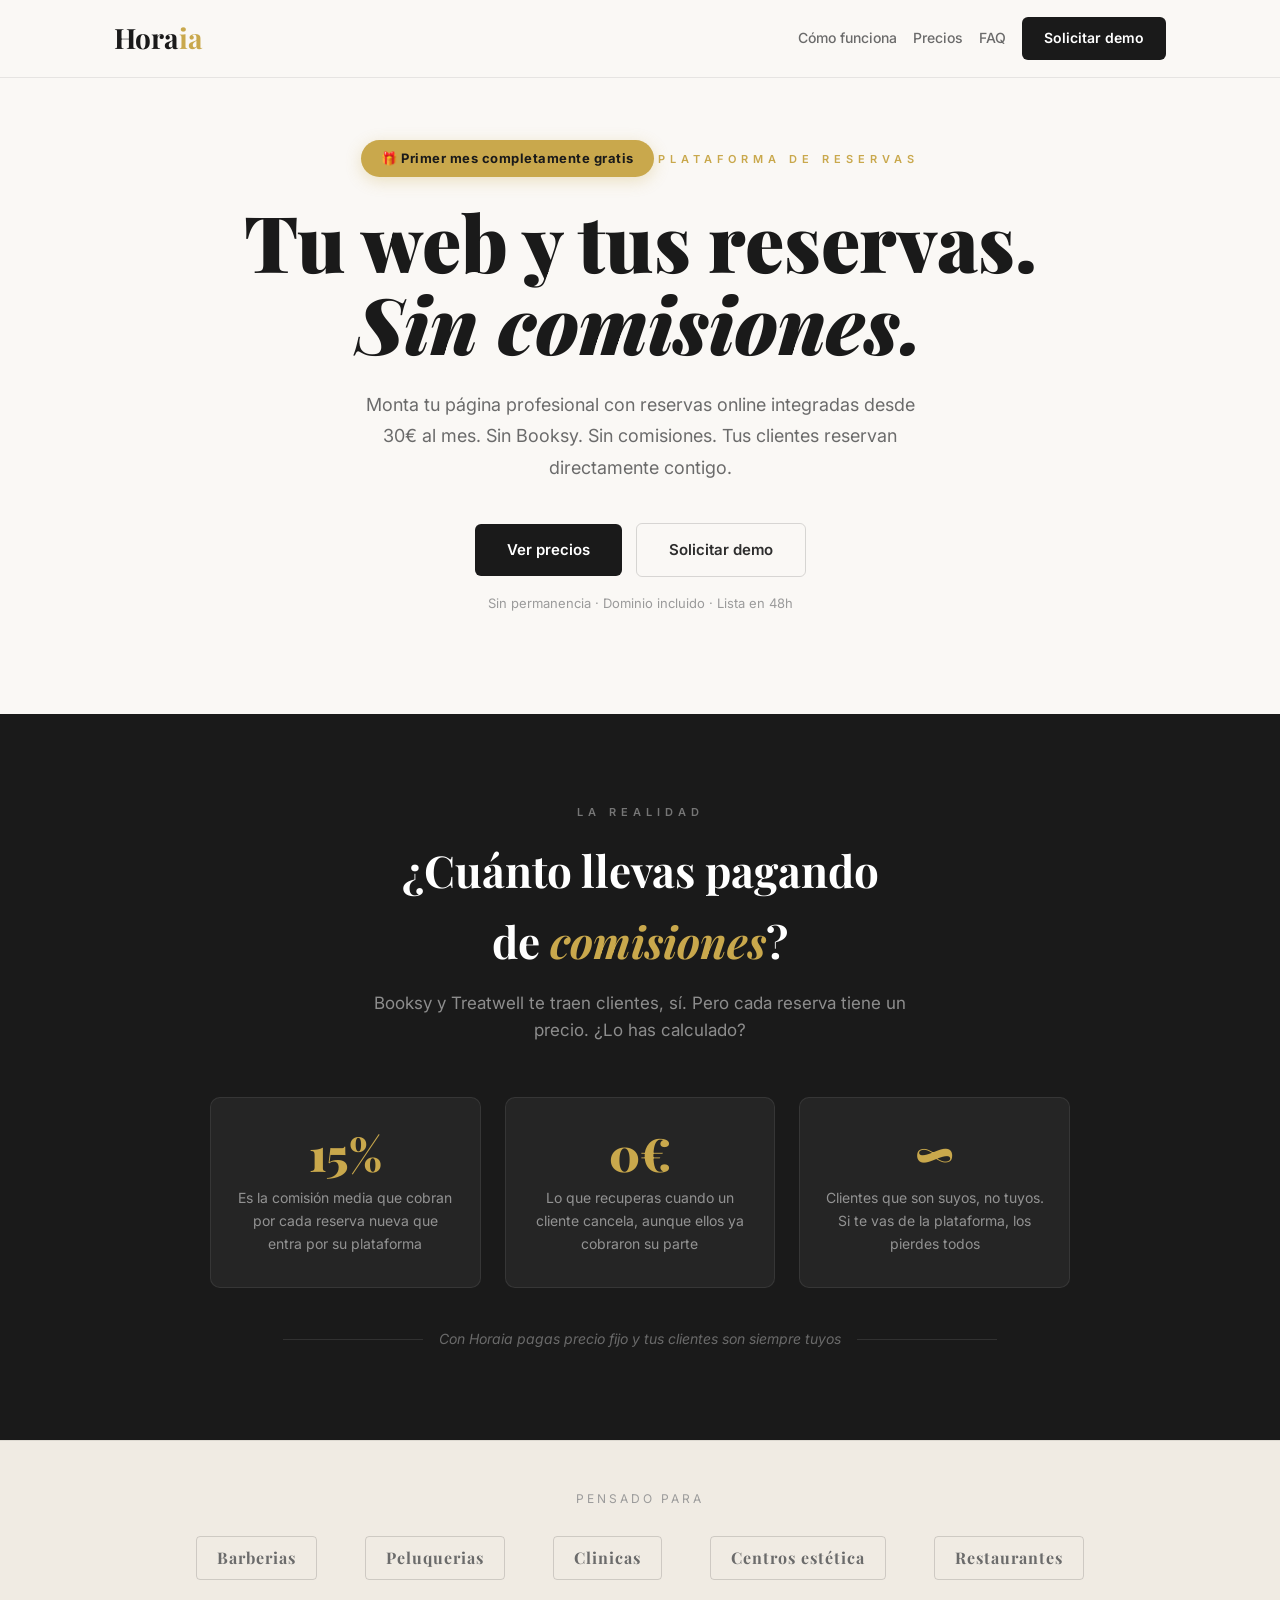
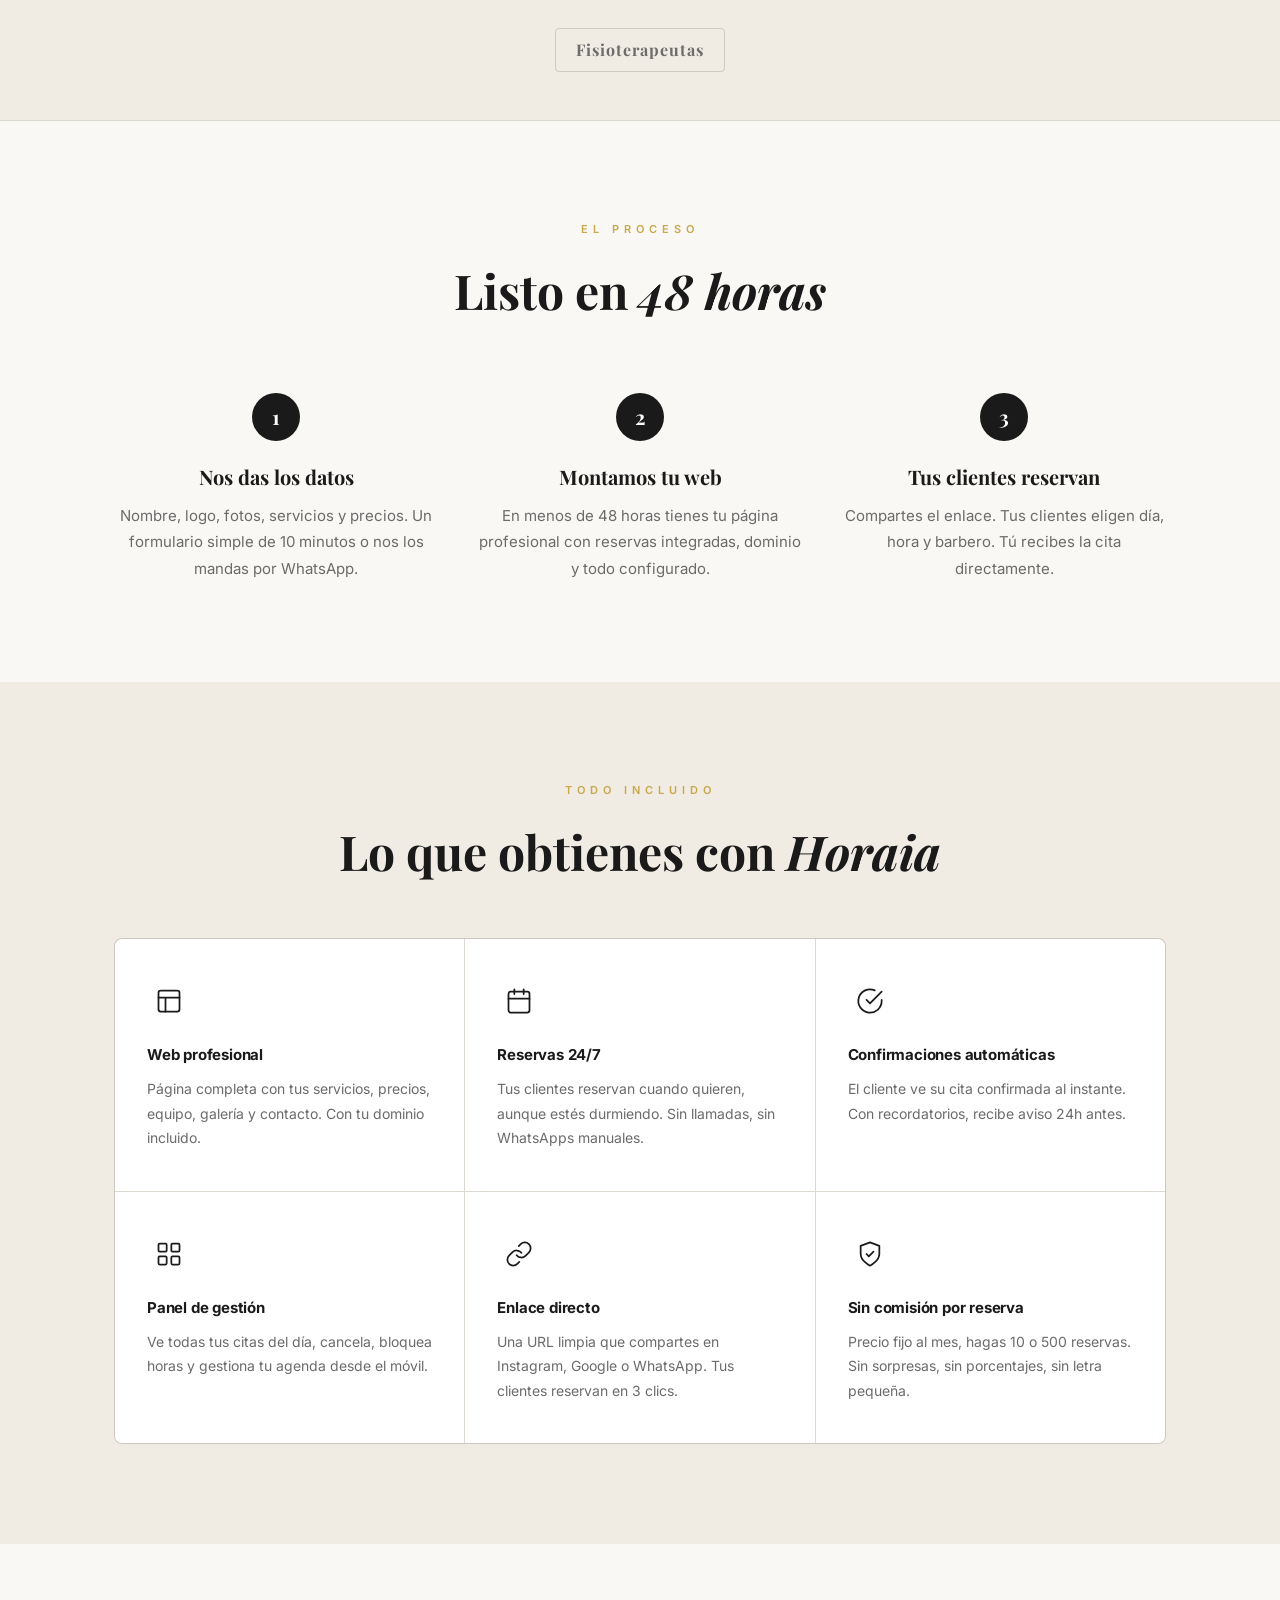
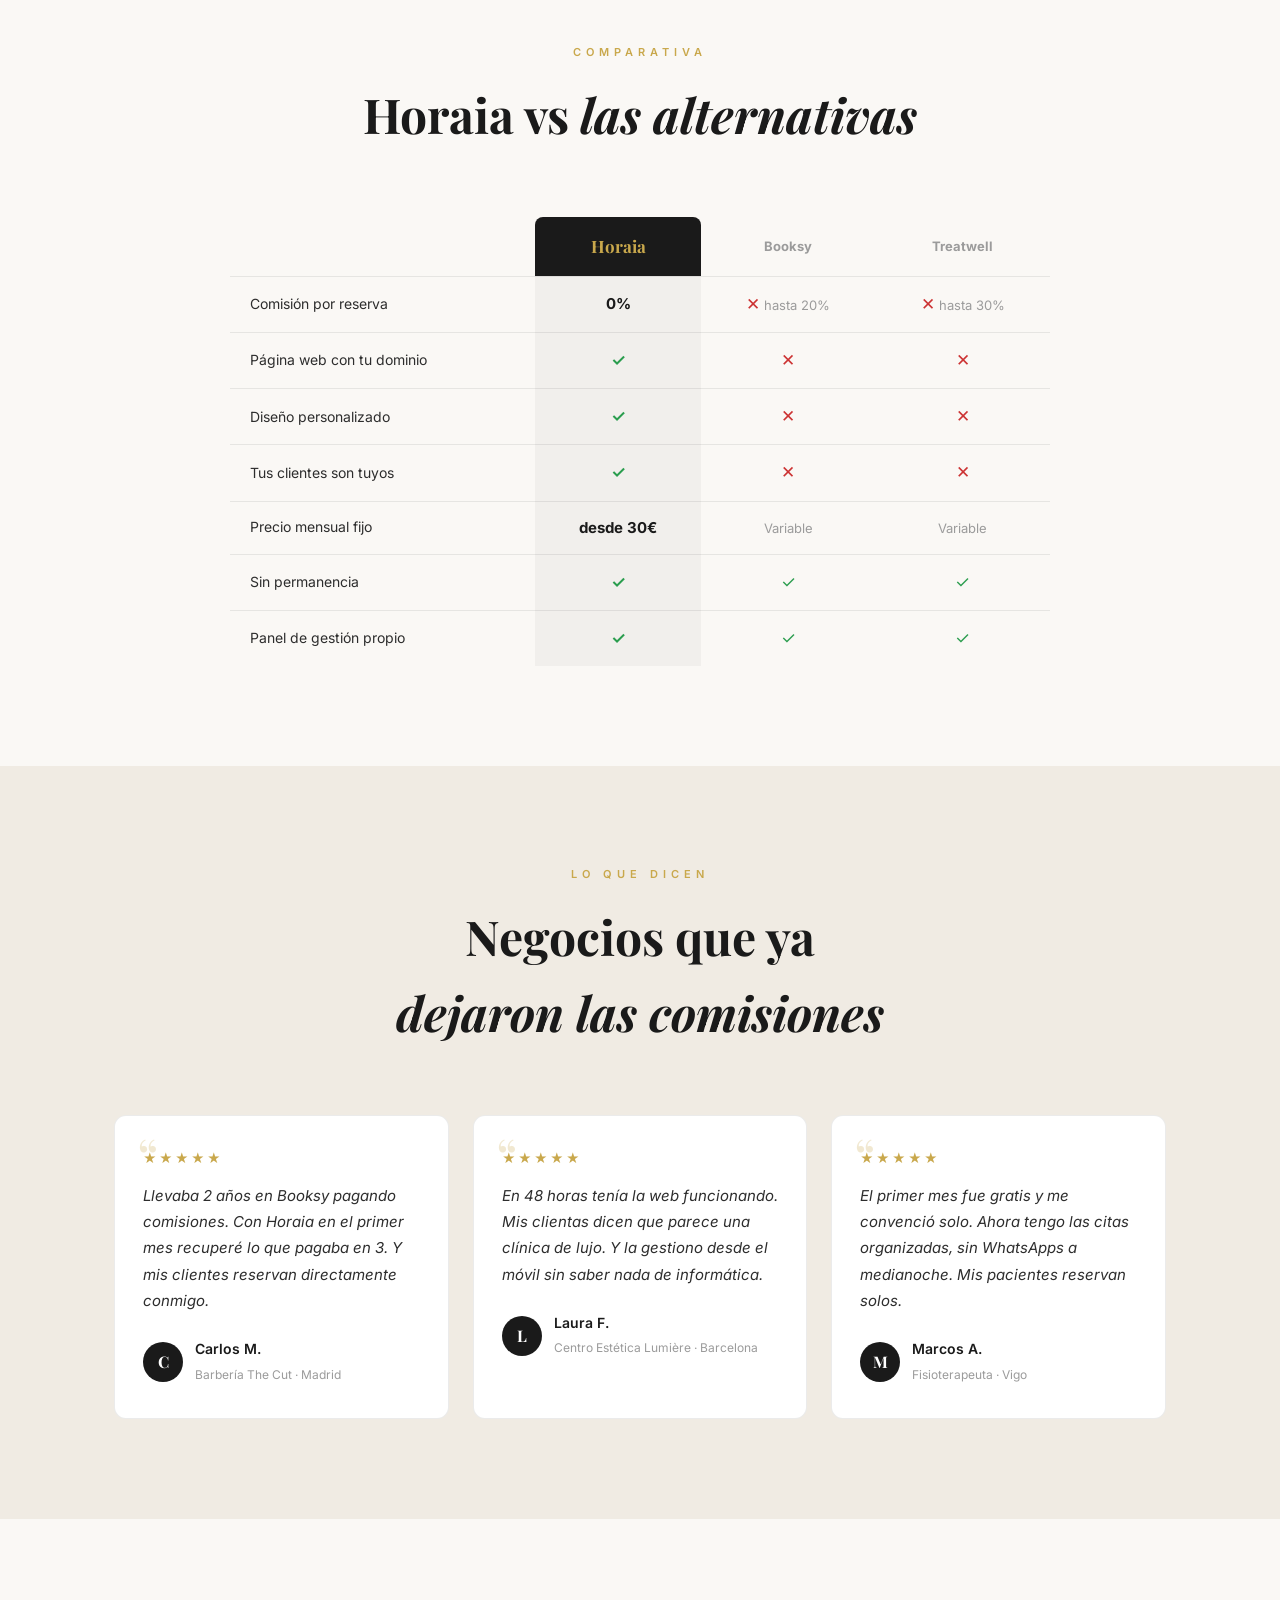
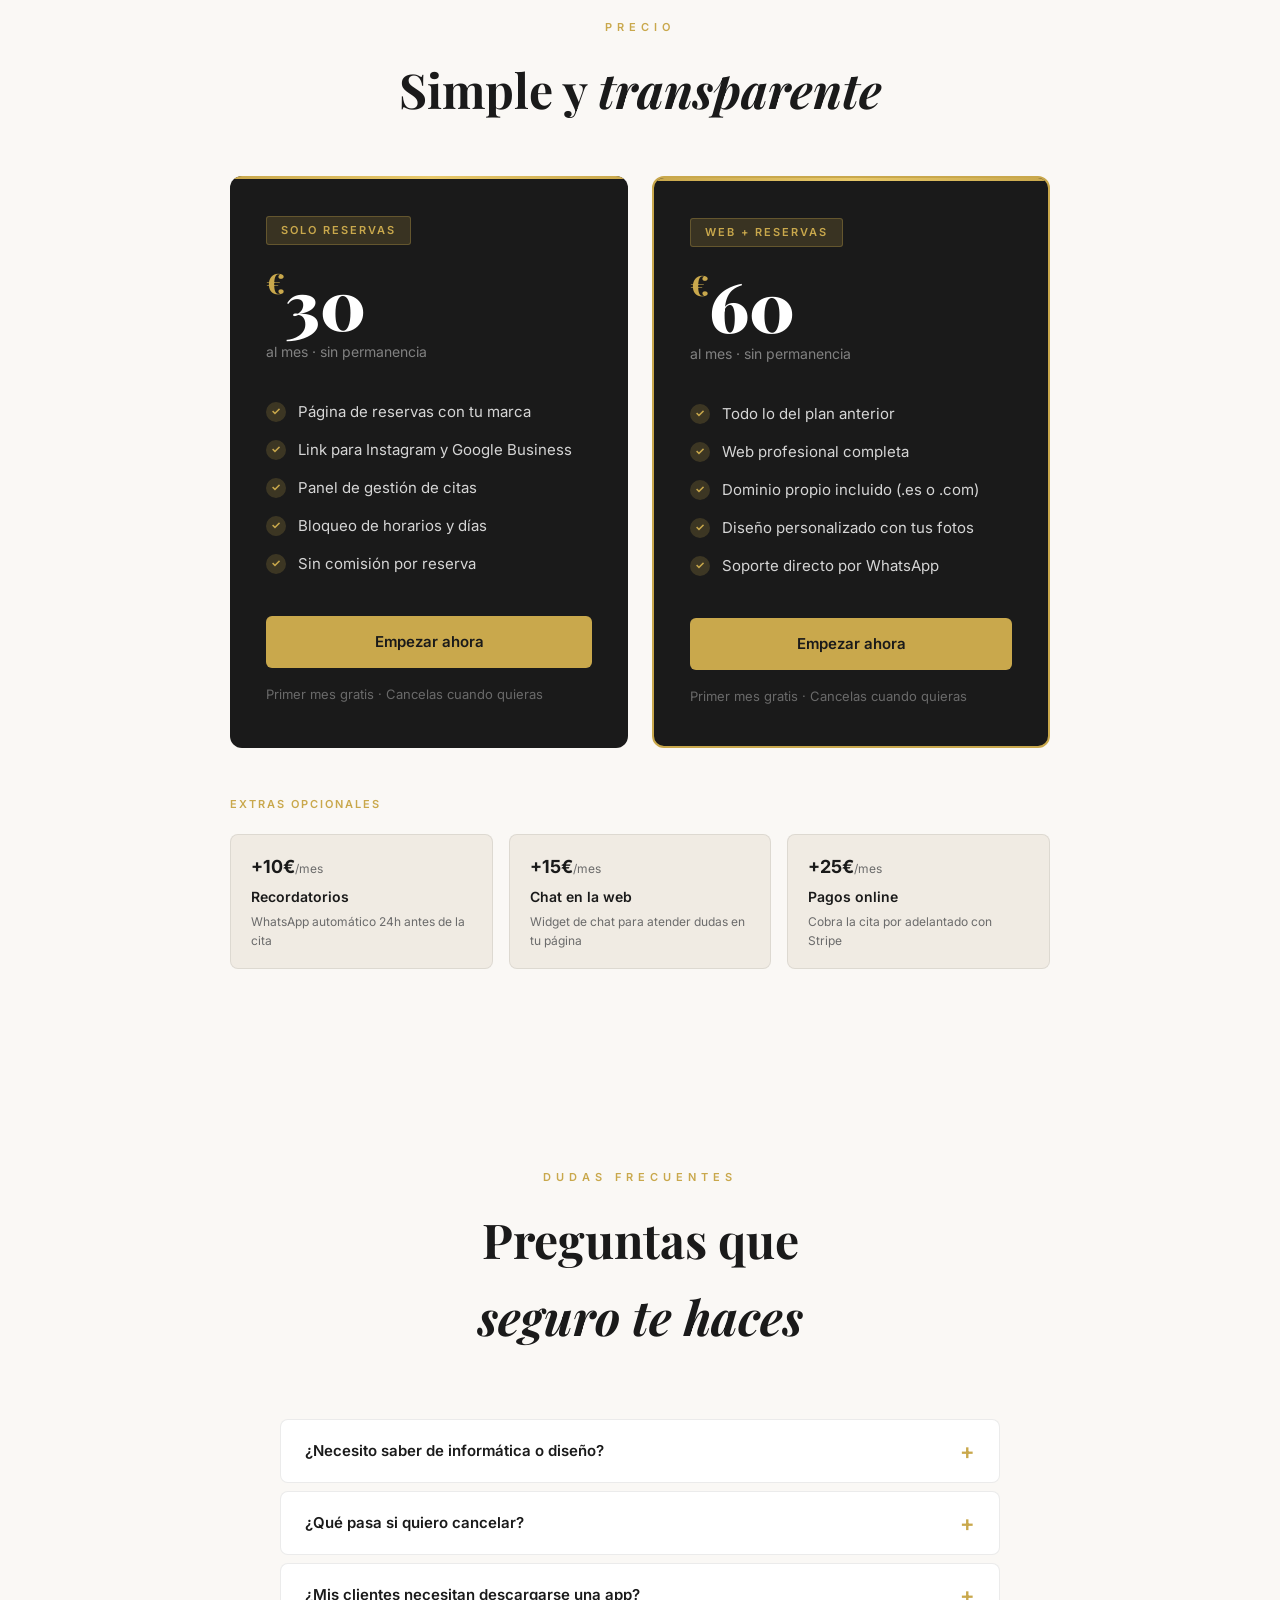
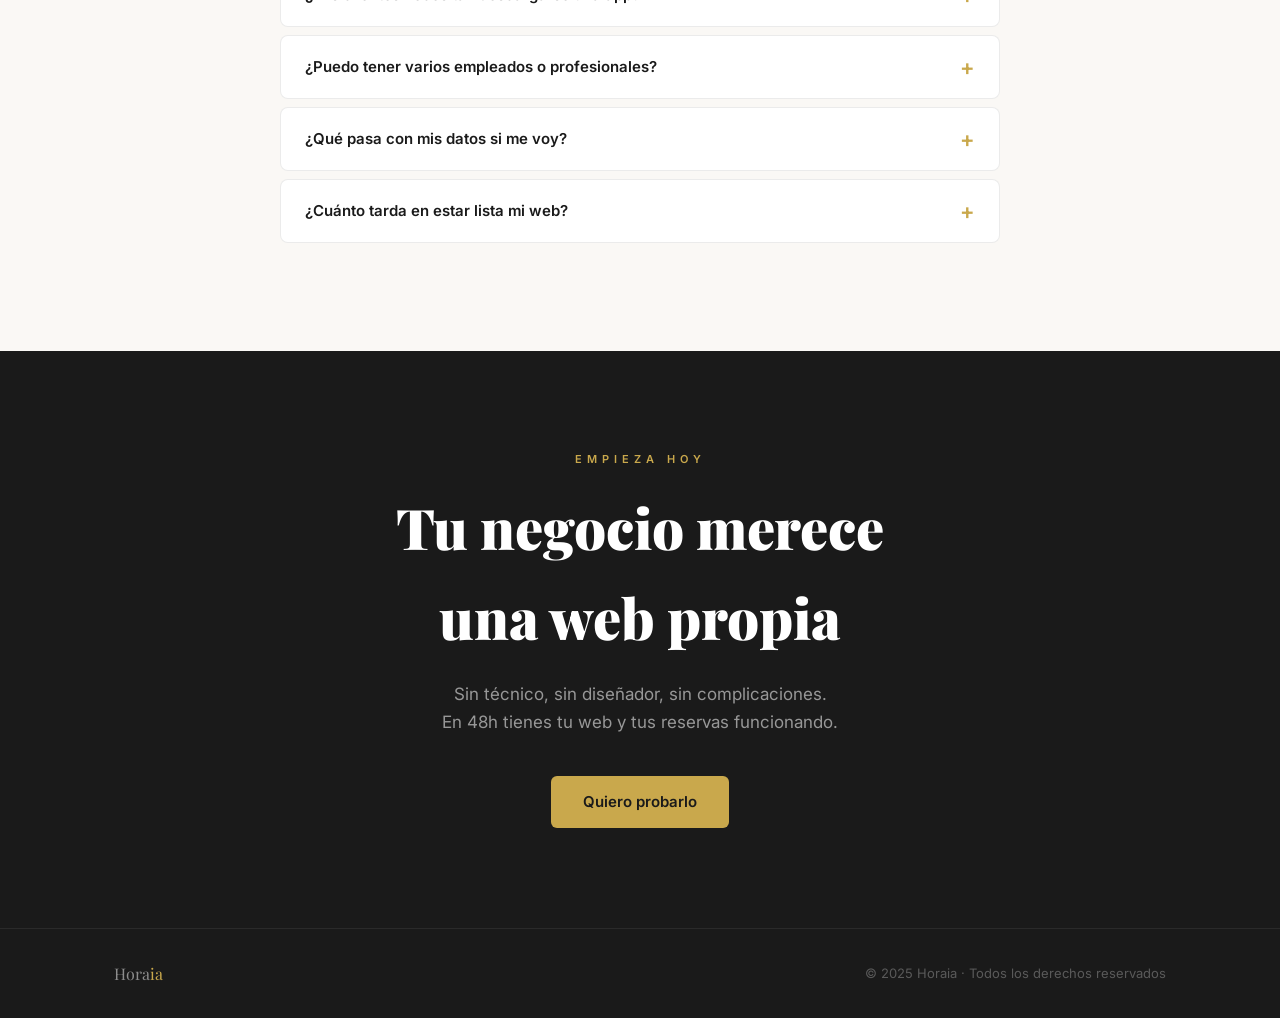
==== commit 4f57d5be: "Add files via upload" ====
--- a/index.html
+++ b/index.html
@@ -218,17 +218,17 @@
 
     .features-grid { display: grid; grid-template-columns: repeat(3, 1fr); gap: 1px; background: var(--border); border: 1px solid var(--border); border-radius: 8px; overflow: hidden; }
 
-    .feature-card {
-      background: var(--white); padding: 36px 28px;
-      transition: background 0.2s;
-    }
-
+    .feature-card { background: var(--white); padding: 40px 32px; transition: background 0.2s; }
     .feature-card:hover { background: var(--cream); }
 
-    .feature-icon { font-size: 28px; margin-bottom: 16px; }
-
-    .feature-card h3 { font-family: 'Playfair Display', serif; font-size: 18px; font-weight: 700; margin-bottom: 8px; color: var(--dark); }
-    .feature-card p { font-size: 14px; color: var(--gray); line-height: 1.7; }
+    .feature-icon {
+      width: 44px; height: 44px; margin-bottom: 20px;
+      display: flex; align-items: center; justify-content: center;
+    }
+    .feature-icon svg { width: 28px; height: 28px; stroke: var(--dark); stroke-width: 1.5; fill: none; stroke-linecap: round; stroke-linejoin: round; }
+
+    .feature-card h3 { font-size: 15px; font-weight: 700; margin-bottom: 10px; color: var(--dark); letter-spacing: -0.2px; font-family: 'Inter', sans-serif; }
+    .feature-card p { font-size: 14px; color: var(--gray); line-height: 1.75; }
 
     /* ===== PRICING ===== */
     .pricing {
@@ -517,32 +517,44 @@
     <h2 class="section-title" style="margin-bottom:48px">Lo que obtienes con <span>Horaia</span></h2>
     <div class="features-grid">
       <div class="feature-card">
-        <div class="feature-icon">🌐</div>
+        <div class="feature-icon">
+          <svg viewBox="0 0 24 24"><rect x="3" y="3" width="18" height="18" rx="2"/><path d="M3 9h18M9 21V9"/></svg>
+        </div>
         <h3>Web profesional</h3>
-        <p>P&aacute;gina completa con tus servicios, precios, equipo, galeria de fotos y contacto. Con tu dominio incluido.</p>
+        <p>P&aacute;gina completa con tus servicios, precios, equipo, galer&iacute;a y contacto. Con tu dominio incluido.</p>
       </div>
       <div class="feature-card">
-        <div class="feature-icon">📅</div>
+        <div class="feature-icon">
+          <svg viewBox="0 0 24 24"><rect x="3" y="4" width="18" height="18" rx="2"/><path d="M16 2v4M8 2v4M3 10h18"/></svg>
+        </div>
         <h3>Reservas 24/7</h3>
         <p>Tus clientes reservan cuando quieren, aunque est&eacute;s durmiendo. Sin llamadas, sin WhatsApps manuales.</p>
       </div>
       <div class="feature-card">
-        <div class="feature-icon">💬</div>
+        <div class="feature-icon">
+          <svg viewBox="0 0 24 24"><path d="M22 11.08V12a10 10 0 1 1-5.93-9.14"/><polyline points="22 4 12 14.01 9 11.01"/></svg>
+        </div>
         <h3>Confirmaciones autom&aacute;ticas</h3>
-        <p>El cliente ve su cita confirmada al instante. Con el plus de recordatorios, recibirá aviso 24h antes.</p>
+        <p>El cliente ve su cita confirmada al instante. Con recordatorios, recibe aviso 24h antes.</p>
       </div>
       <div class="feature-card">
-        <div class="feature-icon">📊</div>
+        <div class="feature-icon">
+          <svg viewBox="0 0 24 24"><rect x="3" y="3" width="7" height="7" rx="1"/><rect x="14" y="3" width="7" height="7" rx="1"/><rect x="3" y="14" width="7" height="7" rx="1"/><rect x="14" y="14" width="7" height="7" rx="1"/></svg>
+        </div>
         <h3>Panel de gesti&oacute;n</h3>
         <p>Ve todas tus citas del d&iacute;a, cancela, bloquea horas y gestiona tu agenda desde el m&oacute;vil.</p>
       </div>
       <div class="feature-card">
-        <div class="feature-icon">🔗</div>
+        <div class="feature-icon">
+          <svg viewBox="0 0 24 24"><path d="M10 13a5 5 0 0 0 7.54.54l3-3a5 5 0 0 0-7.07-7.07l-1.72 1.71"/><path d="M14 11a5 5 0 0 0-7.54-.54l-3 3a5 5 0 0 0 7.07 7.07l1.71-1.71"/></svg>
+        </div>
         <h3>Enlace directo</h3>
         <p>Una URL limpia que compartes en Instagram, Google o WhatsApp. Tus clientes reservan en 3 clics.</p>
       </div>
       <div class="feature-card">
-        <div class="feature-icon">0%</div>
+        <div class="feature-icon">
+          <svg viewBox="0 0 24 24"><path d="M12 22s8-4 8-10V5l-8-3-8 3v7c0 6 8 10 8 10z"/><path d="M9 12l2 2 4-4"/></svg>
+        </div>
         <h3>Sin comisi&oacute;n por reserva</h3>
         <p>Precio fijo al mes, hagas 10 o 500 reservas. Sin sorpresas, sin porcentajes, sin letra peque&ntilde;a.</p>
       </div>
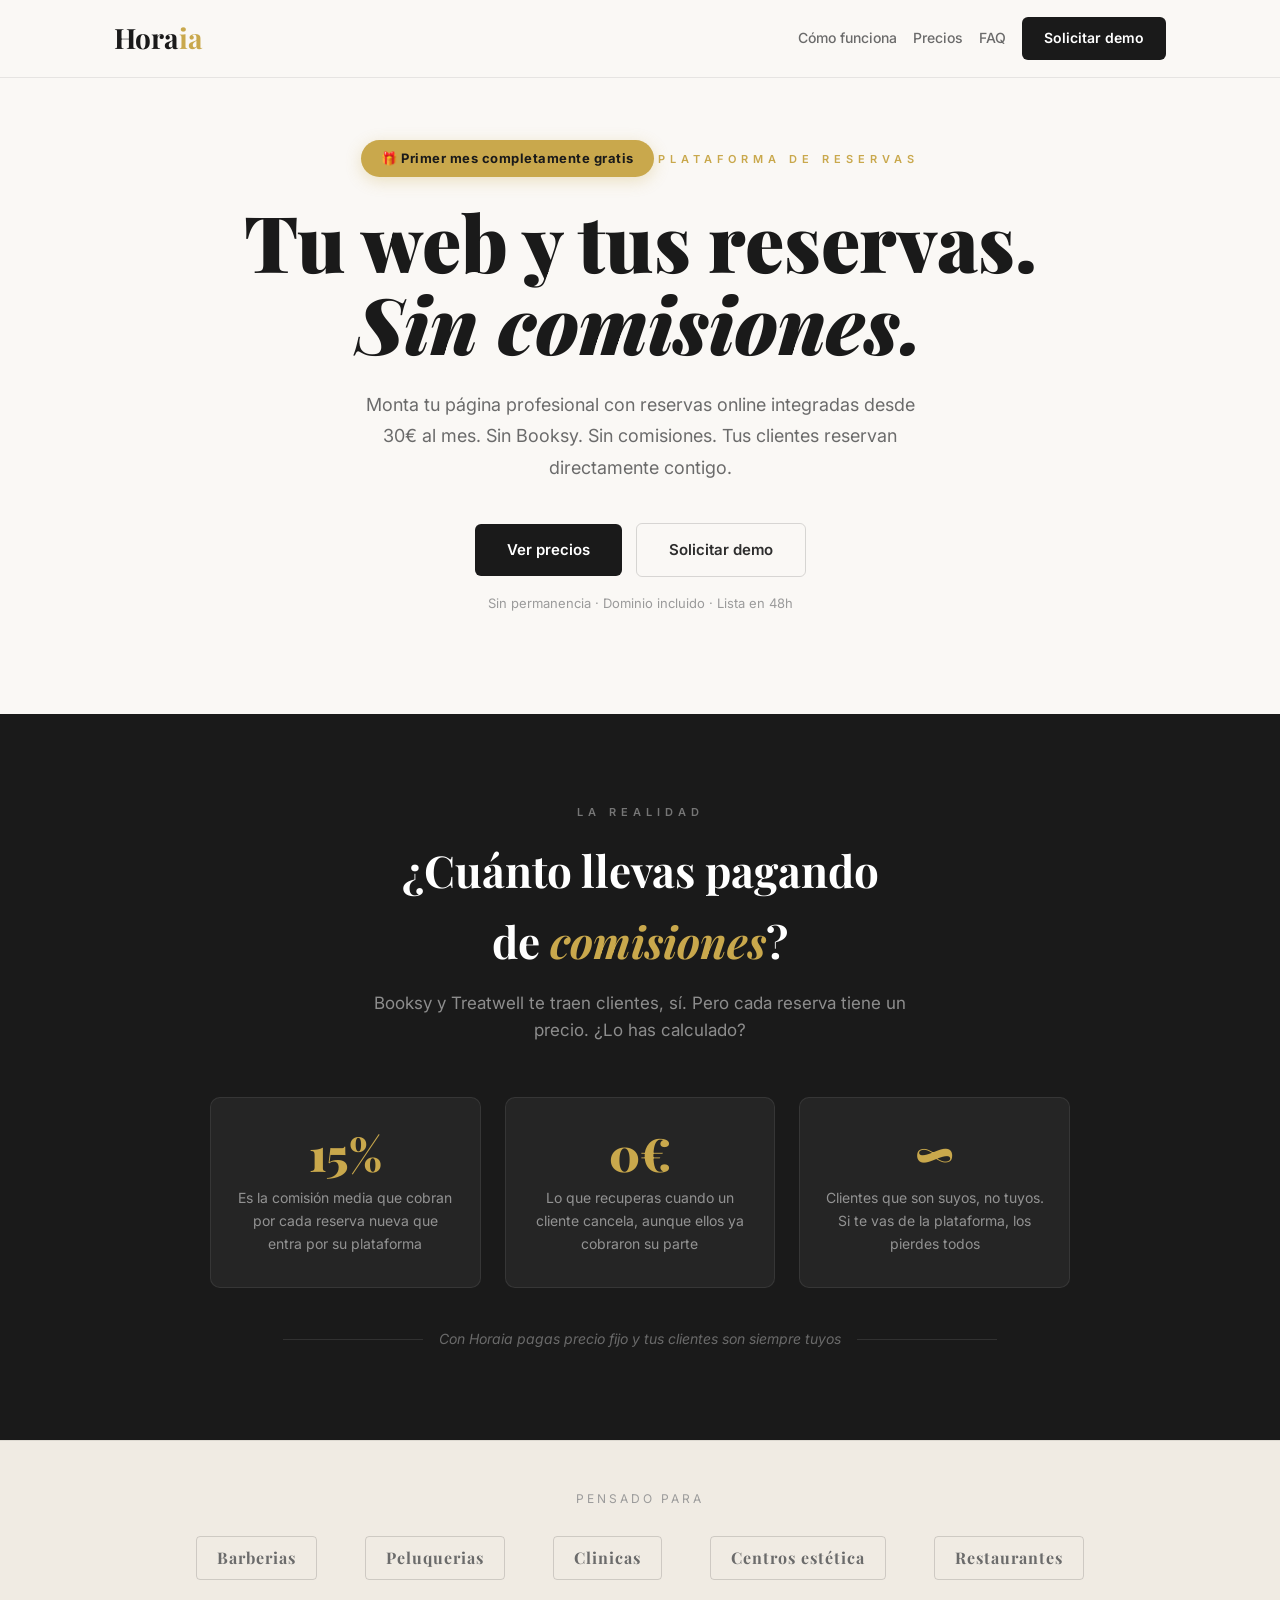
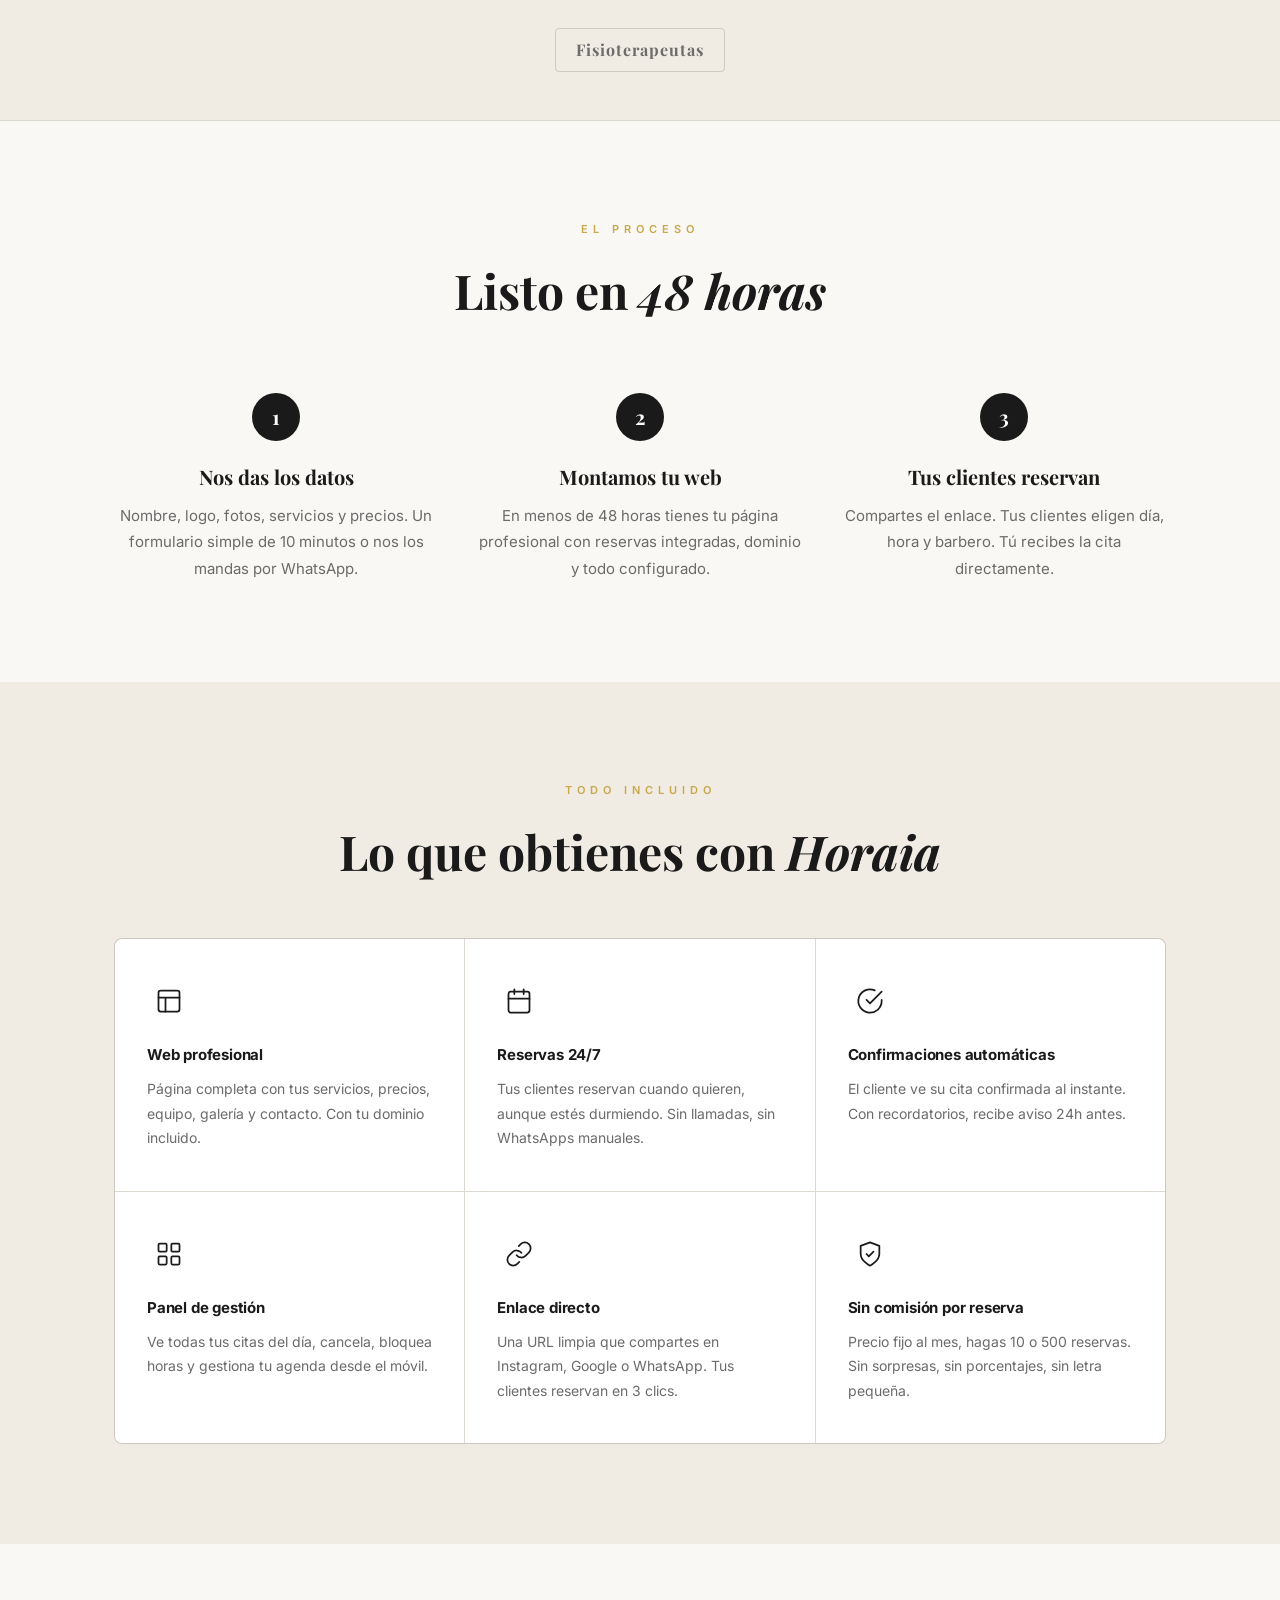
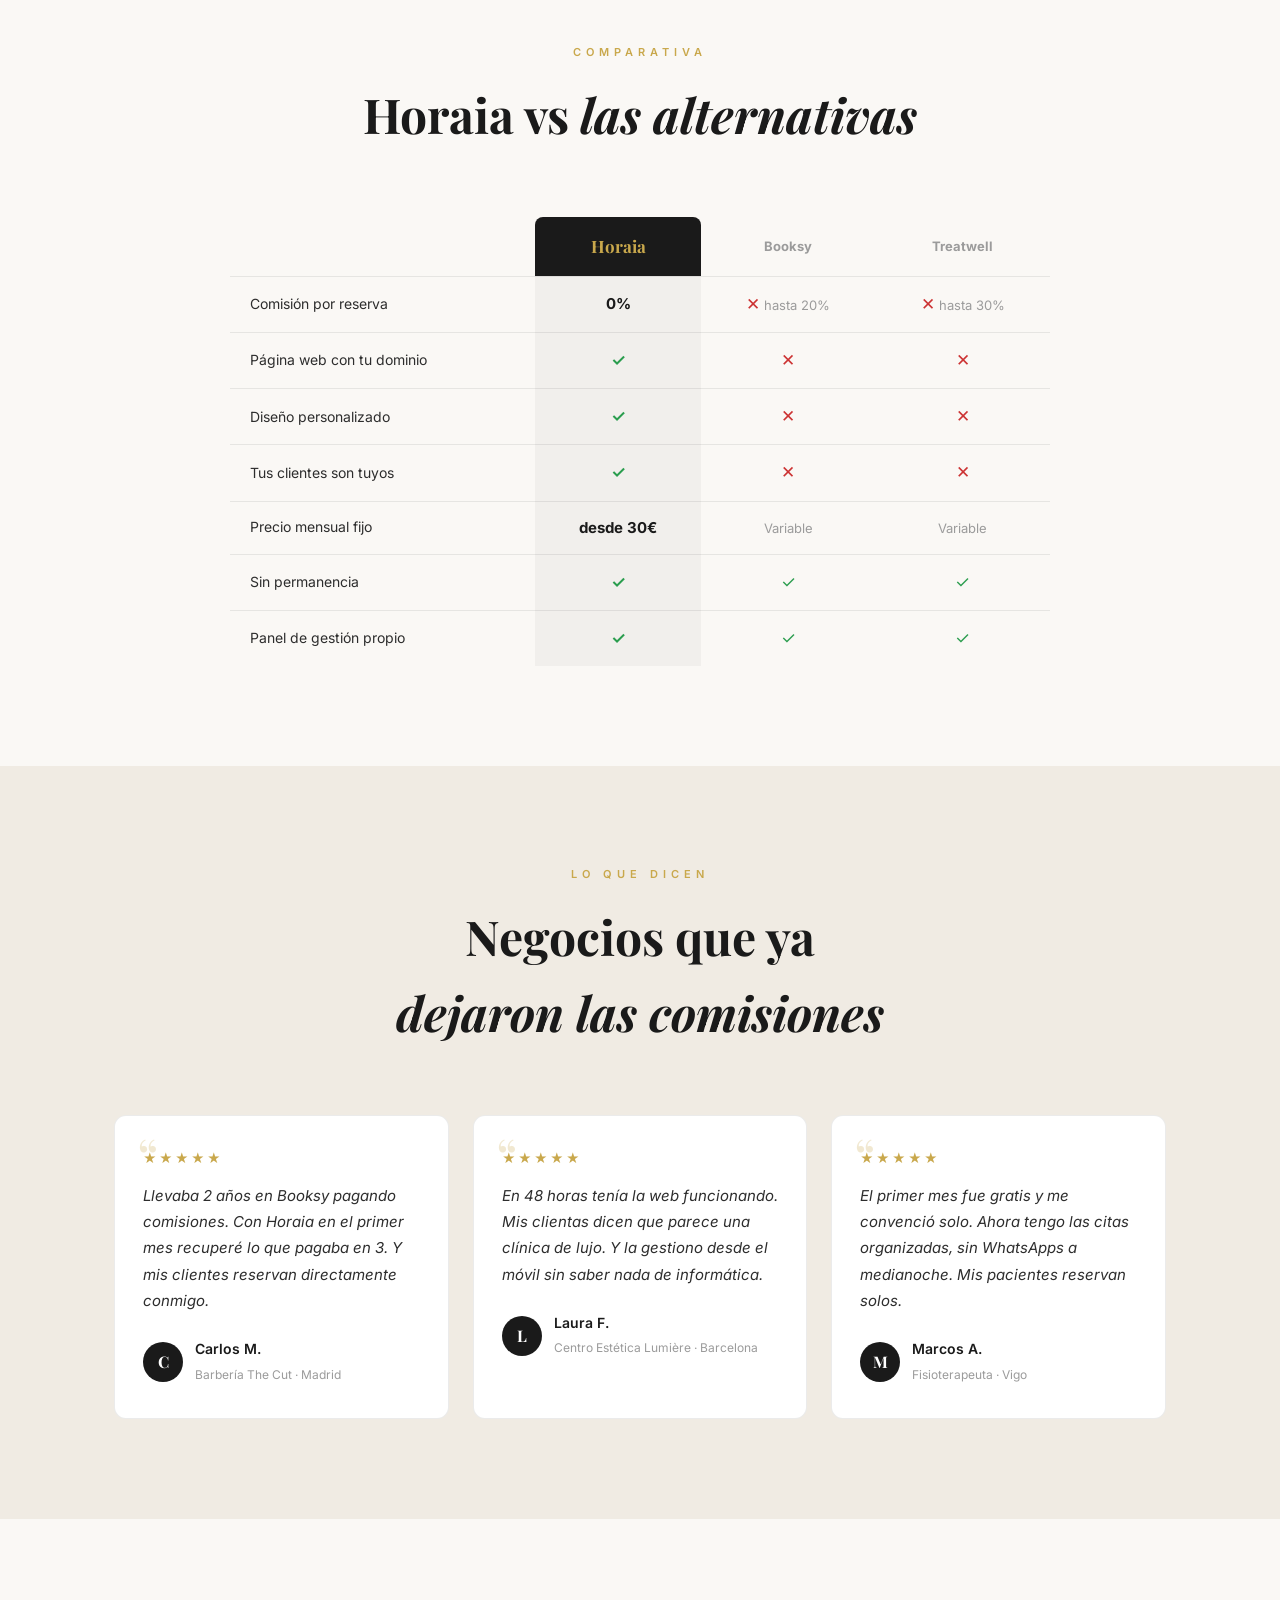
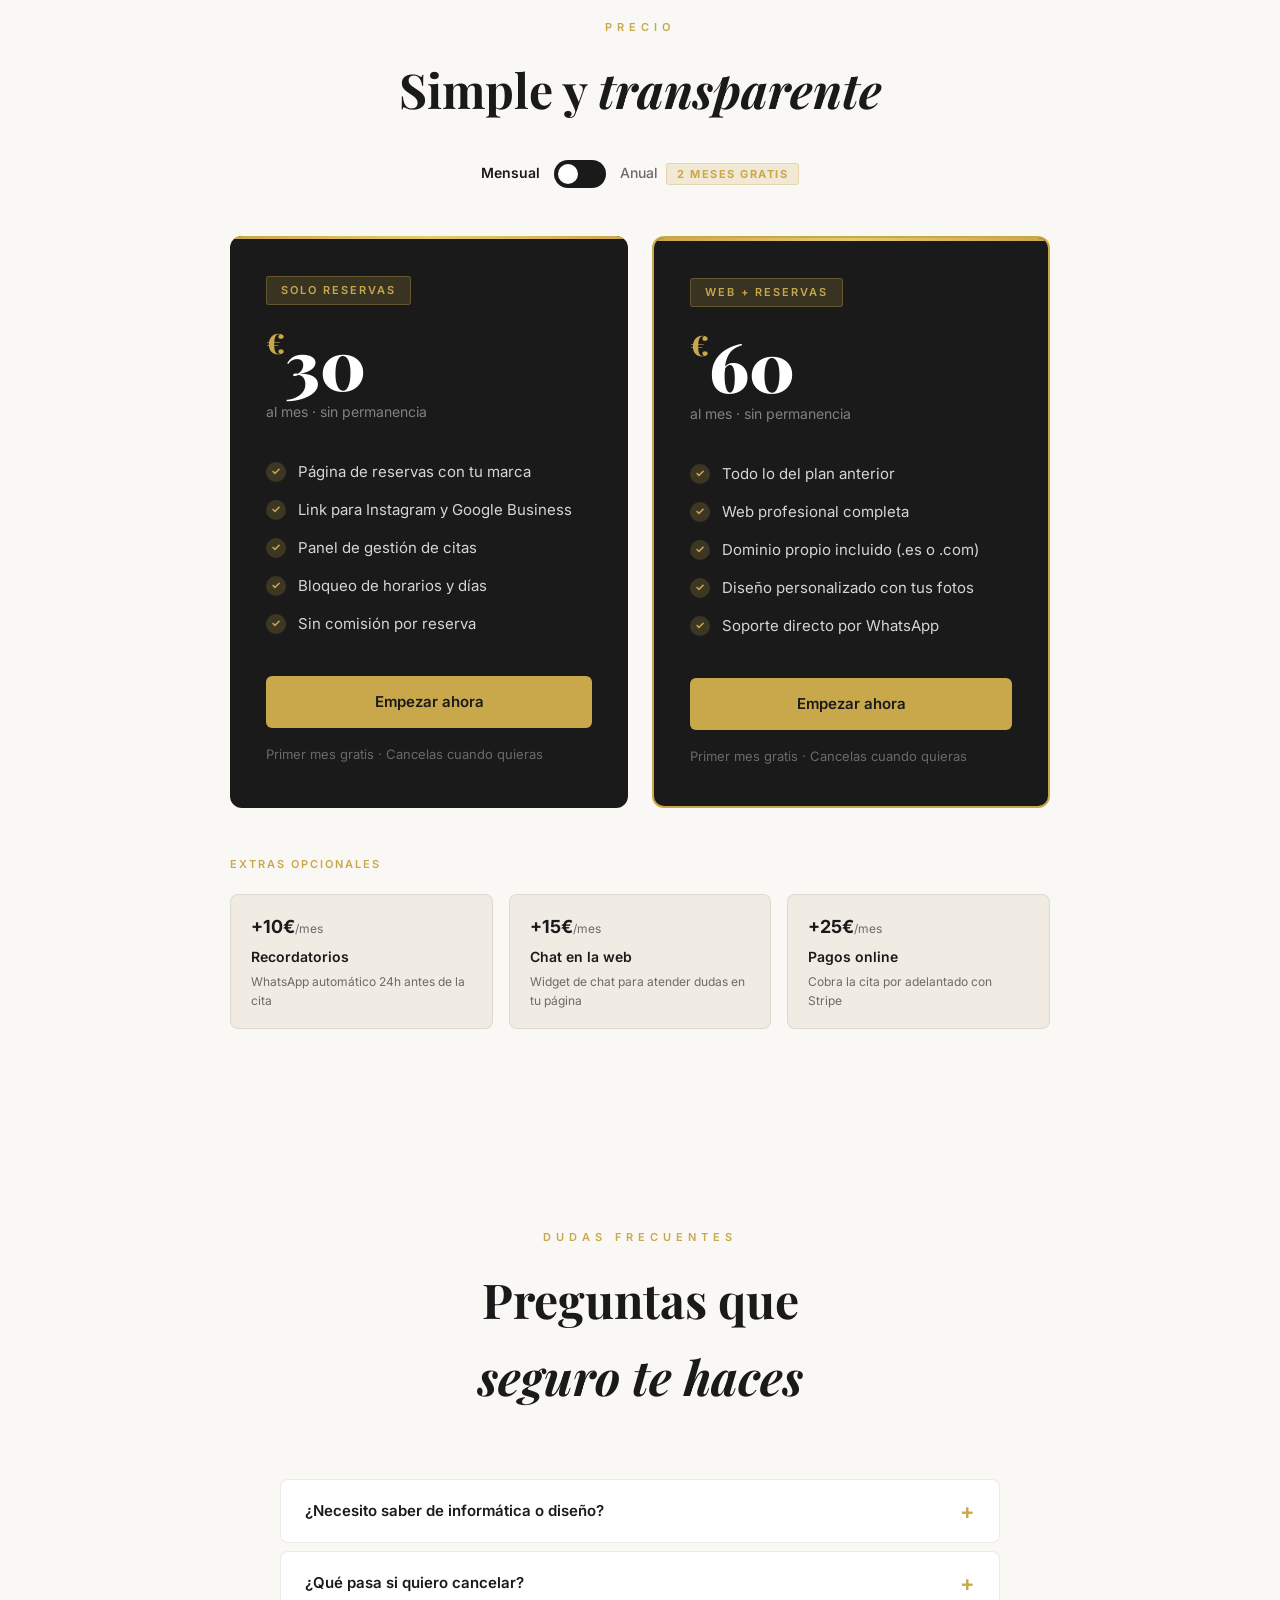
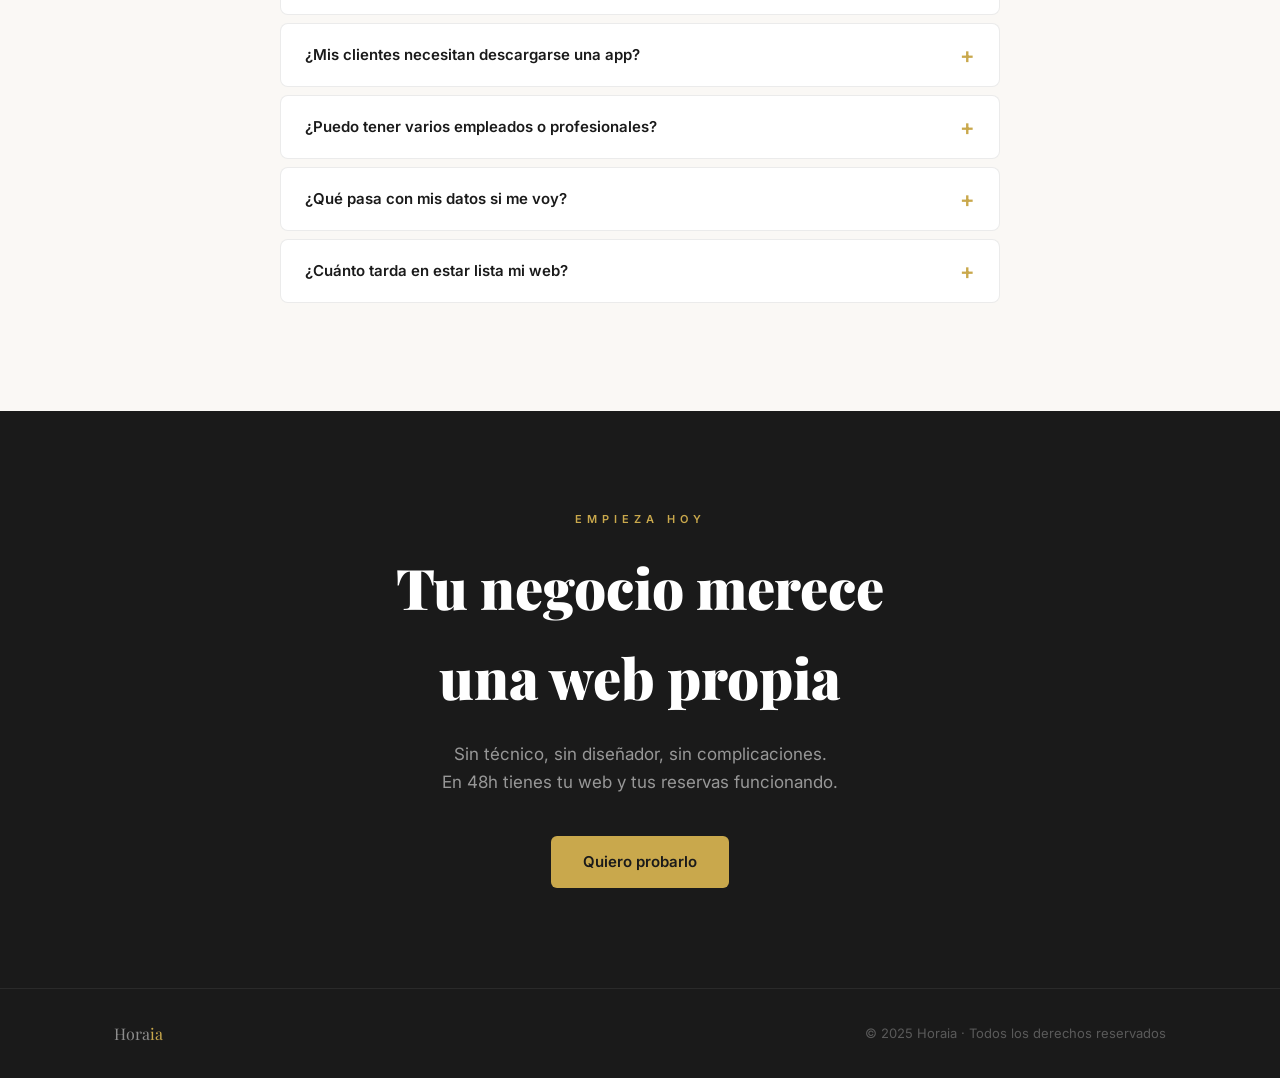
==== commit 52699cf7: "Add files via upload" ====
--- a/index.html
+++ b/index.html
@@ -676,14 +676,30 @@
 <section class="pricing" id="precios">
   <div class="container">
     <span class="section-label">Precio</span>
-    <h2 class="section-title" style="margin-bottom:48px">Simple y <span>transparente</span></h2>
+    <h2 class="section-title" style="margin-bottom:32px">Simple y <span>transparente</span></h2>
+
+    <!-- BILLING TOGGLE -->
+    <div style="display:flex;align-items:center;justify-content:center;gap:14px;margin-bottom:48px;">
+      <span id="labelMensual" style="font-size:14px;font-weight:600;color:var(--dark)">Mensual</span>
+      <label style="position:relative;display:inline-block;width:52px;height:28px;cursor:pointer;">
+        <input type="checkbox" id="billingToggle" style="opacity:0;width:0;height:0;" onchange="toggleBilling(this.checked)">
+        <span id="toggleSlider" style="position:absolute;inset:0;background:var(--dark);border-radius:28px;transition:background 0.3s;">
+          <span style="position:absolute;top:4px;left:4px;width:20px;height:20px;background:#fff;border-radius:50%;transition:transform 0.3s;display:block;" id="toggleBall"></span>
+        </span>
+      </label>
+      <span id="labelAnual" style="font-size:14px;font-weight:500;color:var(--gray)">
+        Anual &nbsp;<span style="background:rgba(201,168,76,0.18);color:var(--gold);font-size:11px;font-weight:700;letter-spacing:1.5px;padding:3px 10px;border-radius:3px;border:1px solid rgba(201,168,76,0.3);">2 MESES GRATIS</span>
+      </span>
+    </div>
+
     <div class="pricing-grid">
 
       <!-- PLAN 1 -->
       <div class="pricing-card">
         <div class="pricing-badge">Solo reservas</div>
-        <div class="pricing-price"><sup>€</sup>30</div>
-        <div class="pricing-period">al mes &middot; sin permanencia</div>
+        <div class="pricing-price"><sup>€</sup><span id="price1">30</span></div>
+        <div class="pricing-period" id="period1">al mes &middot; sin permanencia</div>
+        <p id="annualNote1" style="display:none;font-size:13px;color:var(--gold);font-weight:600;margin-bottom:16px;margin-top:-8px;">300€/a&ntilde;o &middot; pagas 10, son 12</p>
         <ul class="pricing-features">
           <li>P&aacute;gina de reservas con tu marca</li>
           <li>Link para Instagram y Google Business</li>
@@ -692,14 +708,15 @@
           <li>Sin comisi&oacute;n por reserva</li>
         </ul>
         <a href="#contacto" class="btn btn-gold btn-lg" style="width:100%;justify-content:center;display:flex;">Empezar ahora</a>
-        <p class="pricing-note">Primer mes gratis &middot; Cancelas cuando quieras</p>
+        <p class="pricing-note" id="note1">Primer mes gratis &middot; Cancelas cuando quieras</p>
       </div>
 
       <!-- PLAN 2 -->
       <div class="pricing-card highlight">
         <div class="pricing-badge">Web + Reservas</div>
-        <div class="pricing-price"><sup>€</sup>60</div>
-        <div class="pricing-period">al mes &middot; sin permanencia</div>
+        <div class="pricing-price"><sup>€</sup><span id="price2">60</span></div>
+        <div class="pricing-period" id="period2">al mes &middot; sin permanencia</div>
+        <p id="annualNote2" style="display:none;font-size:13px;color:var(--gold);font-weight:600;margin-bottom:16px;margin-top:-8px;">600€/a&ntilde;o &middot; pagas 10, son 12</p>
         <ul class="pricing-features">
           <li>Todo lo del plan anterior</li>
           <li>Web profesional completa</li>
@@ -708,7 +725,7 @@
           <li>Soporte directo por WhatsApp</li>
         </ul>
         <a href="#contacto" class="btn btn-gold btn-lg" style="width:100%;justify-content:center;display:flex;">Empezar ahora</a>
-        <p class="pricing-note">Primer mes gratis &middot; Cancelas cuando quieras</p>
+        <p class="pricing-note" id="note2">Primer mes gratis &middot; Cancelas cuando quieras</p>
       </div>
 
     </div>
@@ -777,7 +794,7 @@
     <span class="section-label">Empieza hoy</span>
     <h2 class="cta-title">Tu negocio merece<br>una web propia</h2>
     <p class="cta-sub">Sin t&eacute;cnico, sin dise&ntilde;ador, sin complicaciones.<br>En 48h tienes tu web y tus reservas funcionando.</p>
-    <a href="https://wa.me/34674797333?text=Hola!%20He%20visto%20Horaia%20y%20me%20gustar%C3%ADa%20probarlo%20para%20mi%20negocio.%20%C2%BFPod%C3%A9is%20contarme%20c%C3%B3mo%20funciona%3F" class="btn btn-gold btn-lg">Quiero probarlo</a>
+    <a href="https://wa.me/34886447297?text=Hola!%20He%20visto%20Horaia%20y%20me%20gustar%C3%ADa%20probarlo%20para%20mi%20negocio.%20%C2%BFPod%C3%A9is%20contarme%20c%C3%B3mo%20funciona%3F" class="btn btn-gold btn-lg">Quiero probarlo</a>
   </div>
 </section>
 
@@ -800,6 +817,38 @@
       if (!isOpen) item.classList.add('open');
     });
   });
+
+  function toggleBilling(isAnnual) {
+    var ball = document.getElementById('toggleBall');
+    var lMensual = document.getElementById('labelMensual');
+    var lAnual   = document.getElementById('labelAnual');
+
+    if (isAnnual) {
+      ball.style.transform = 'translateX(24px)';
+      lMensual.style.fontWeight = '500'; lMensual.style.color = 'var(--gray)';
+      lAnual.style.fontWeight   = '600'; lAnual.style.color   = 'var(--dark)';
+      document.getElementById('price1').textContent  = '25';
+      document.getElementById('period1').textContent = 'al mes · facturado anualmente';
+      document.getElementById('annualNote1').style.display = 'block';
+      document.getElementById('note1').textContent  = '300€/año · 2 meses de regalo';
+      document.getElementById('price2').textContent  = '50';
+      document.getElementById('period2').textContent = 'al mes · facturado anualmente';
+      document.getElementById('annualNote2').style.display = 'block';
+      document.getElementById('note2').textContent  = '600€/año · 2 meses de regalo';
+    } else {
+      ball.style.transform = 'translateX(0)';
+      lMensual.style.fontWeight = '600'; lMensual.style.color = 'var(--dark)';
+      lAnual.style.fontWeight   = '500'; lAnual.style.color   = 'var(--gray)';
+      document.getElementById('price1').textContent  = '30';
+      document.getElementById('period1').textContent = 'al mes · sin permanencia';
+      document.getElementById('annualNote1').style.display = 'none';
+      document.getElementById('note1').textContent  = 'Primer mes gratis · Cancelas cuando quieras';
+      document.getElementById('price2').textContent  = '60';
+      document.getElementById('period2').textContent = 'al mes · sin permanencia';
+      document.getElementById('annualNote2').style.display = 'none';
+      document.getElementById('note2').textContent  = 'Primer mes gratis · Cancelas cuando quieras';
+    }
+  }
 </script>
 </body>
 </html>
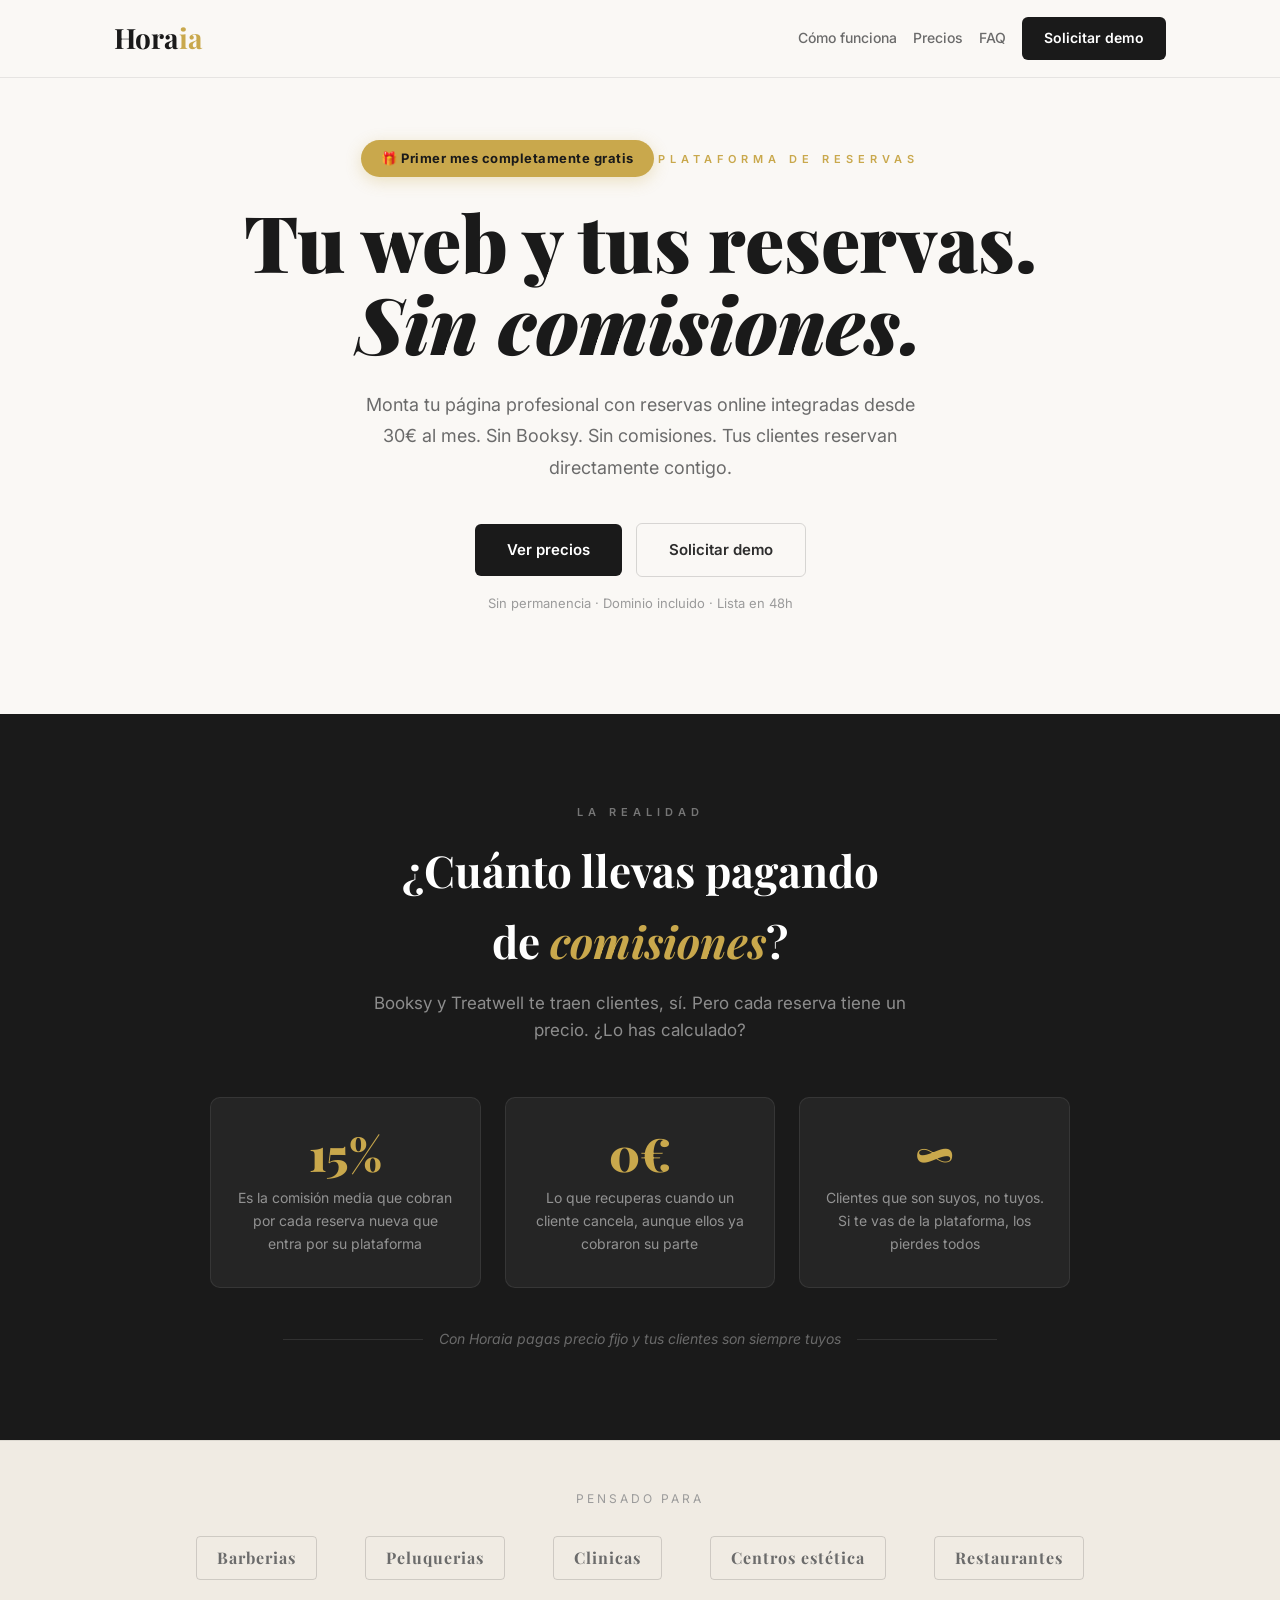
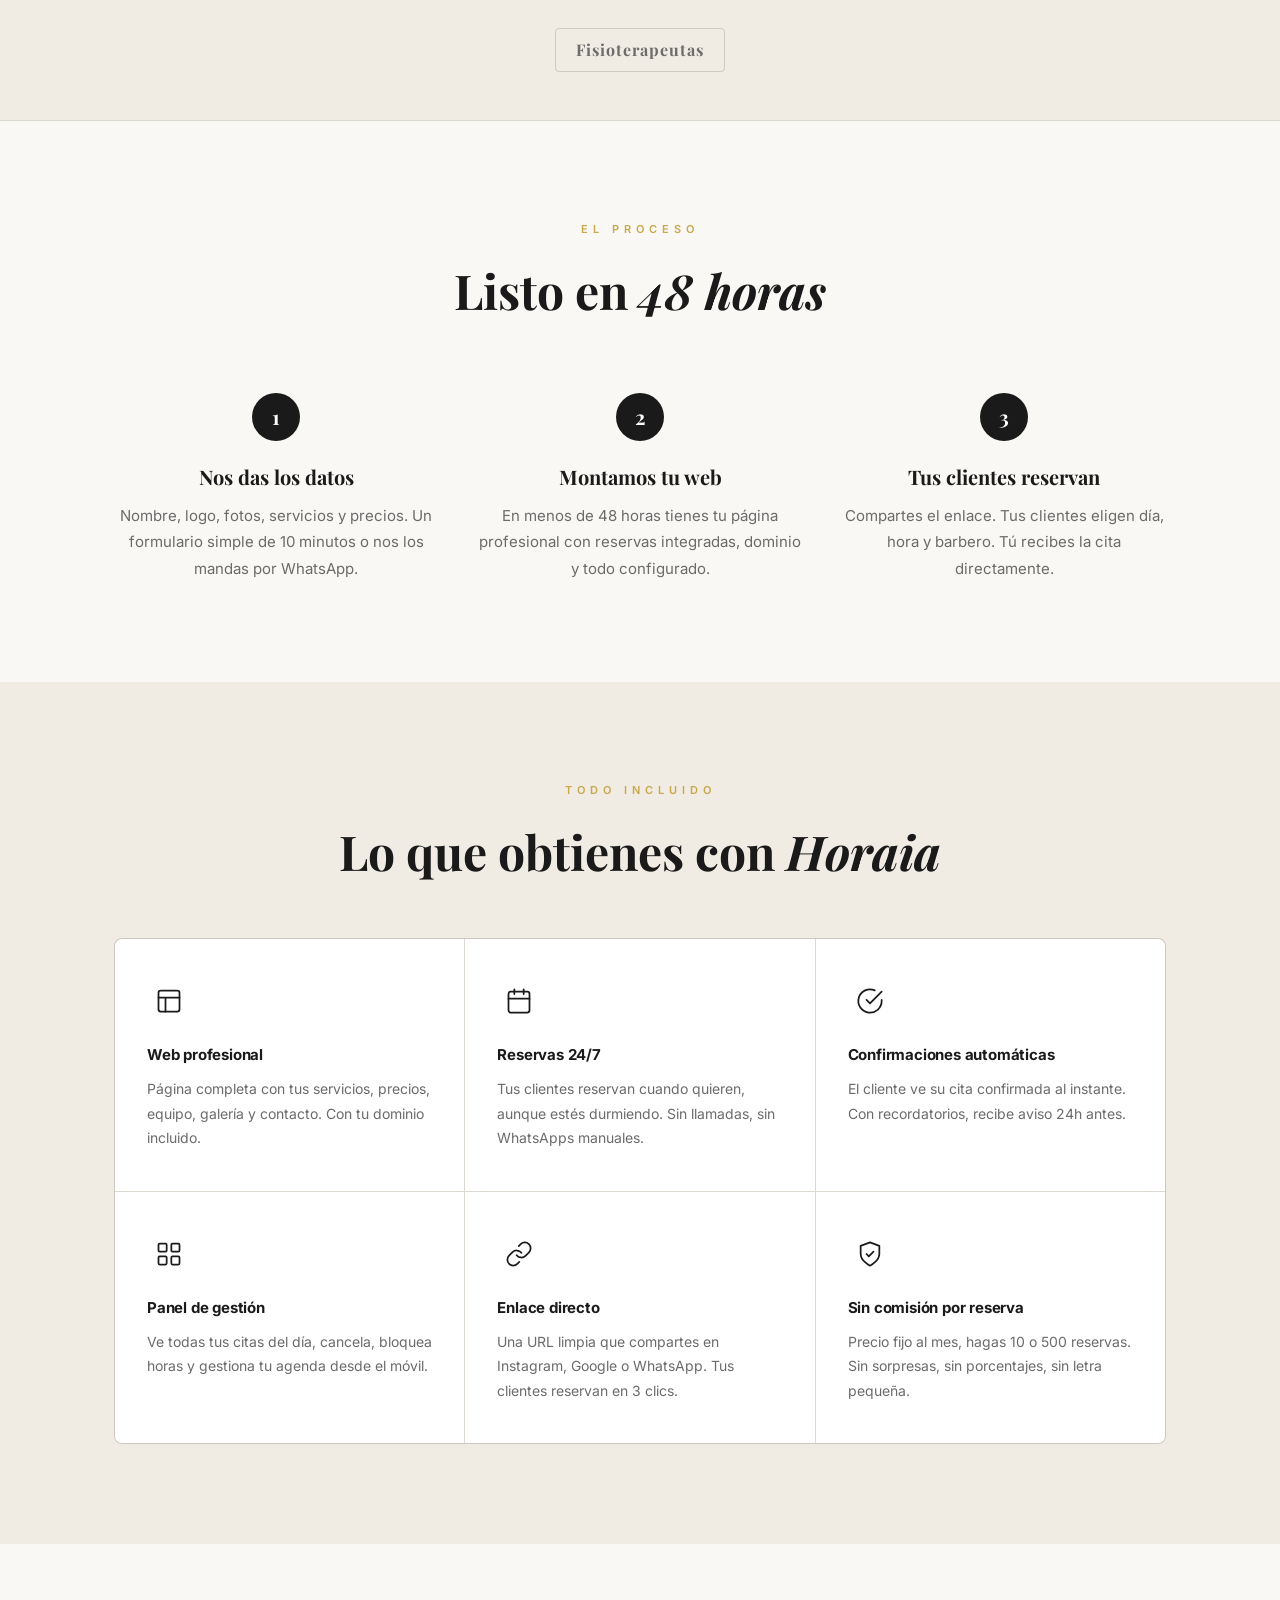
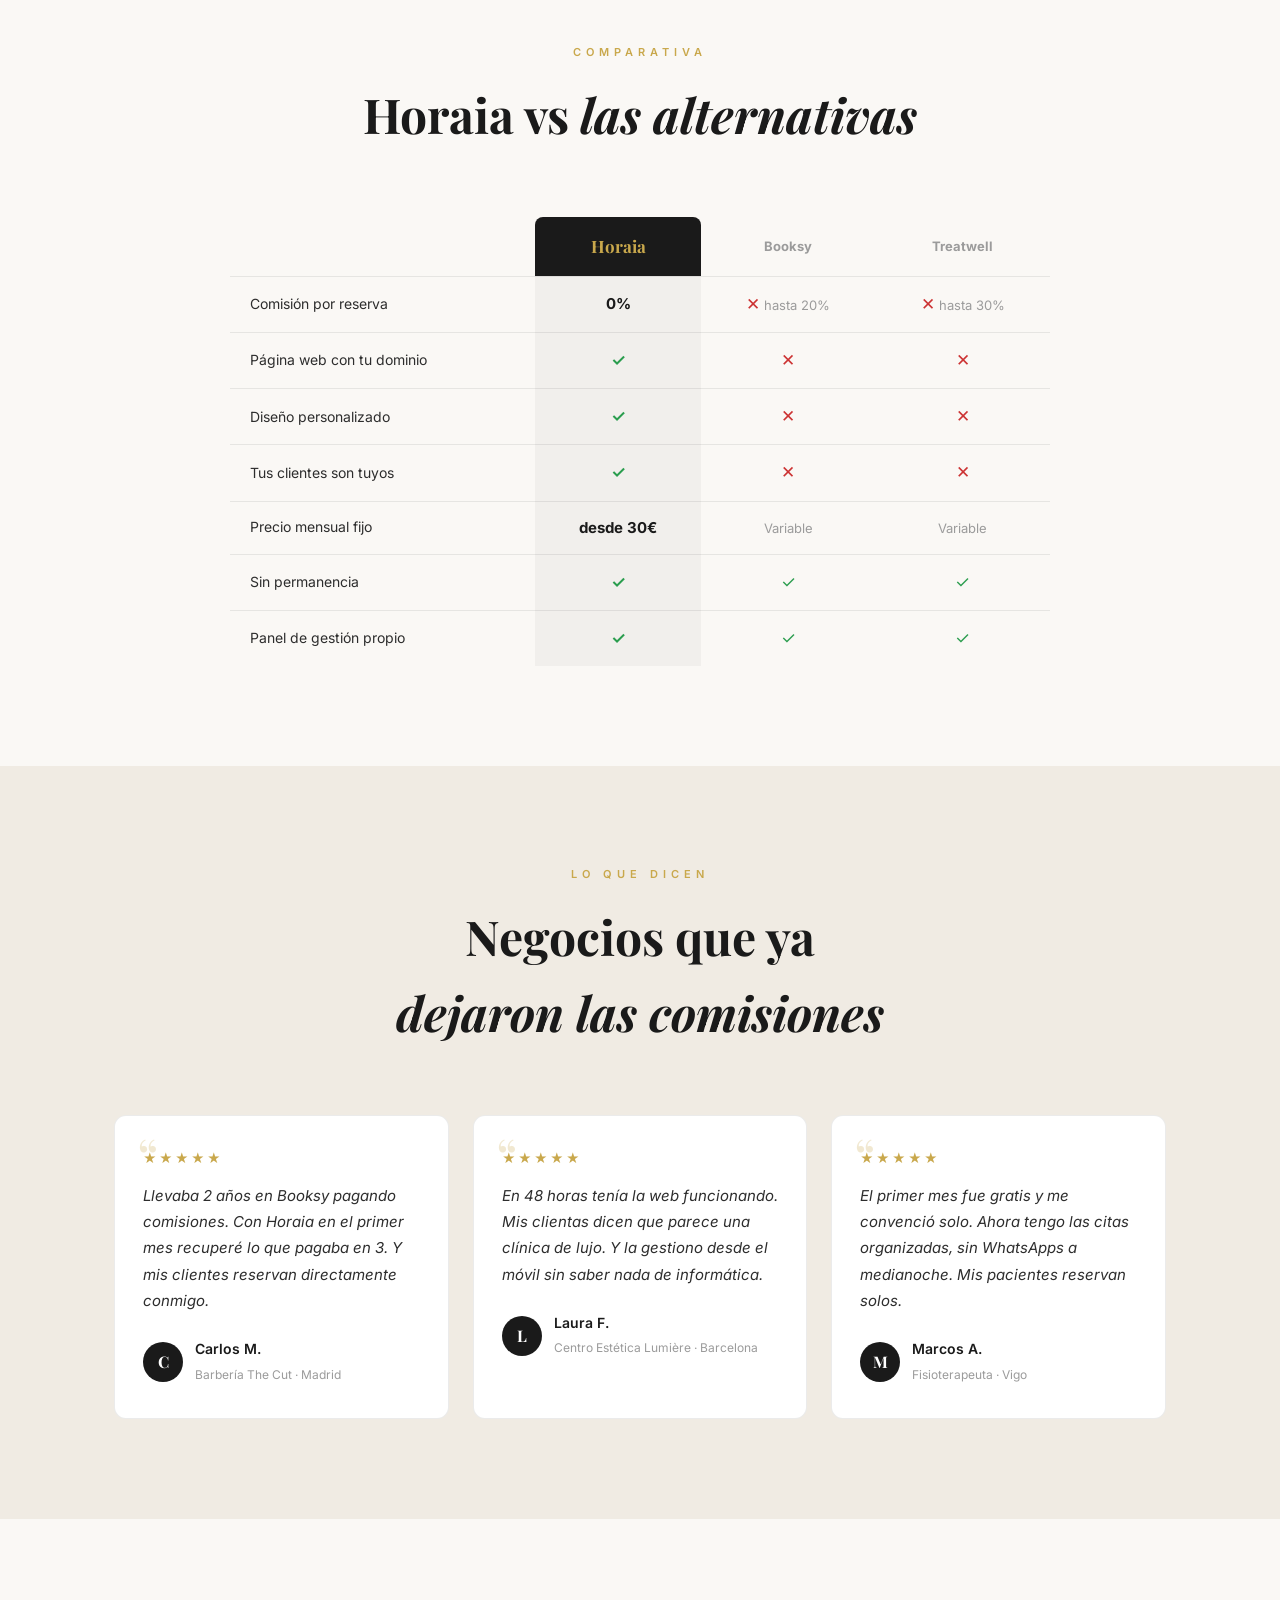
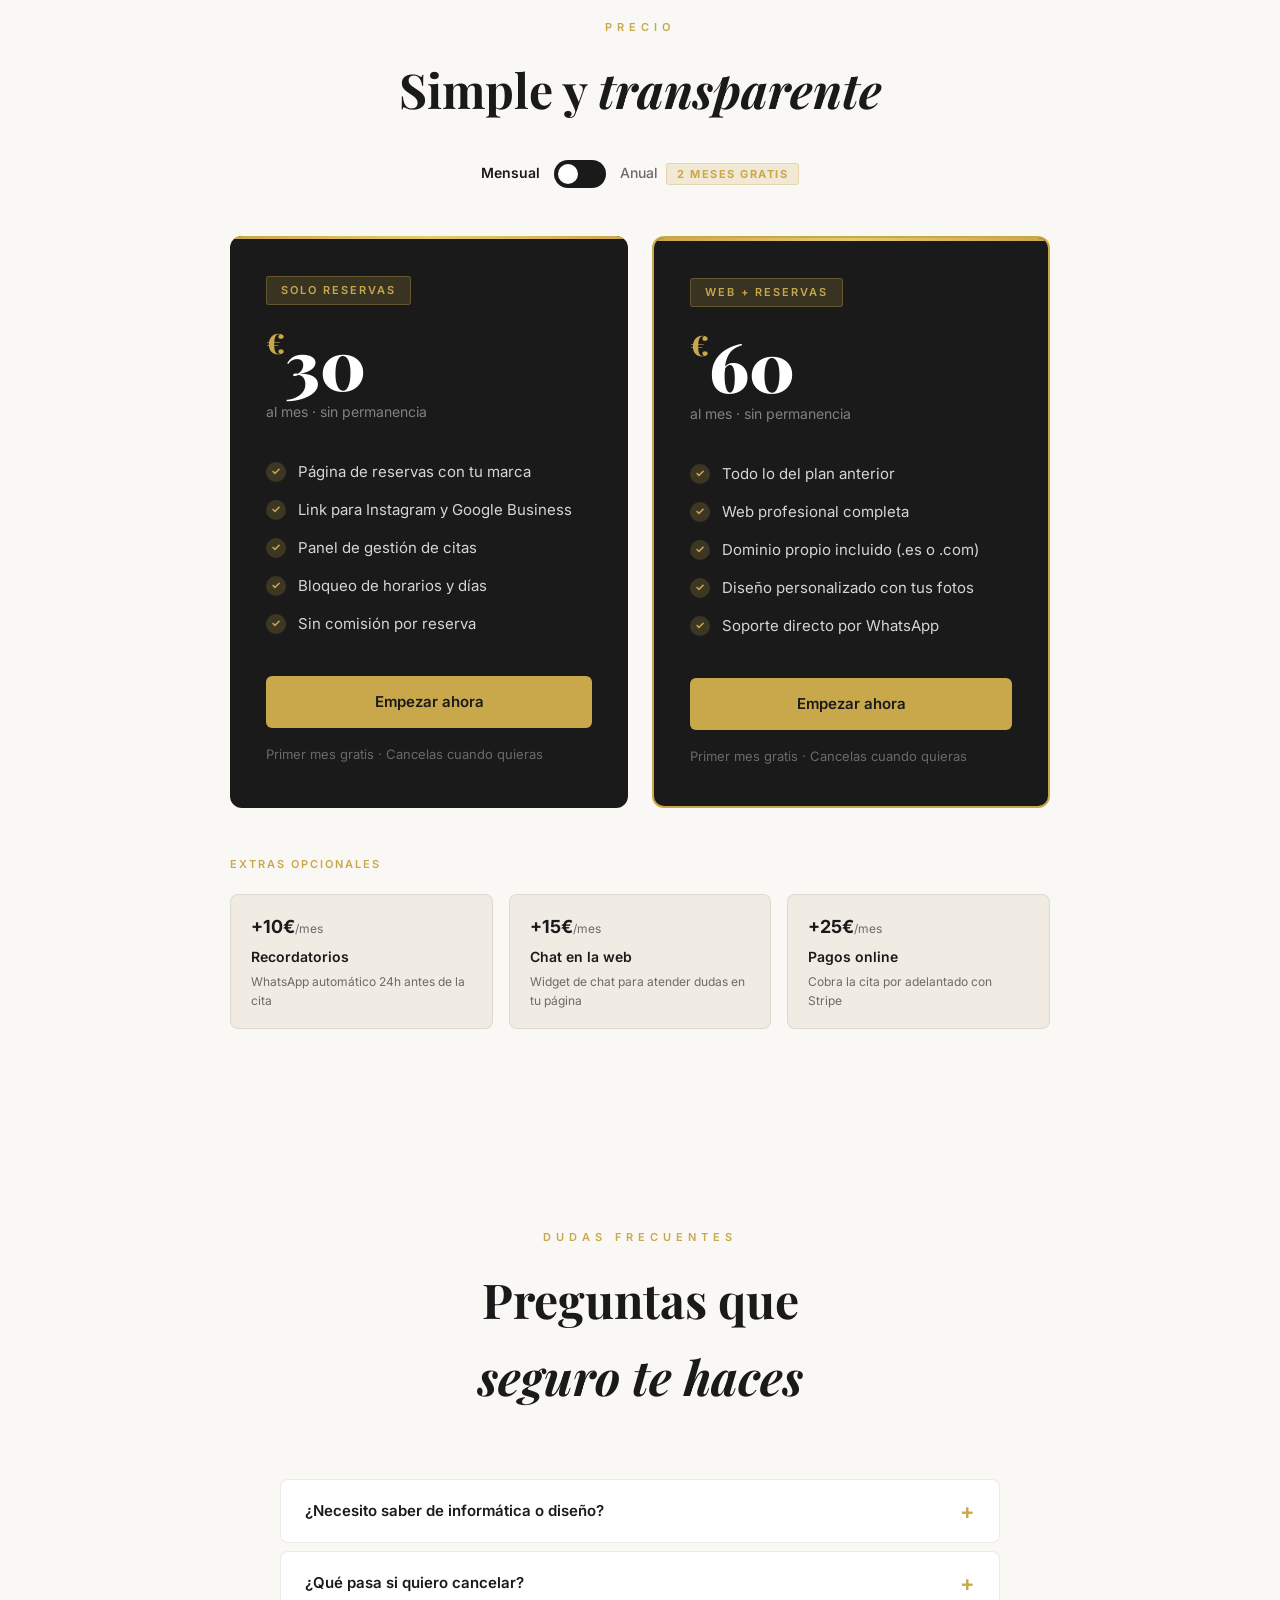
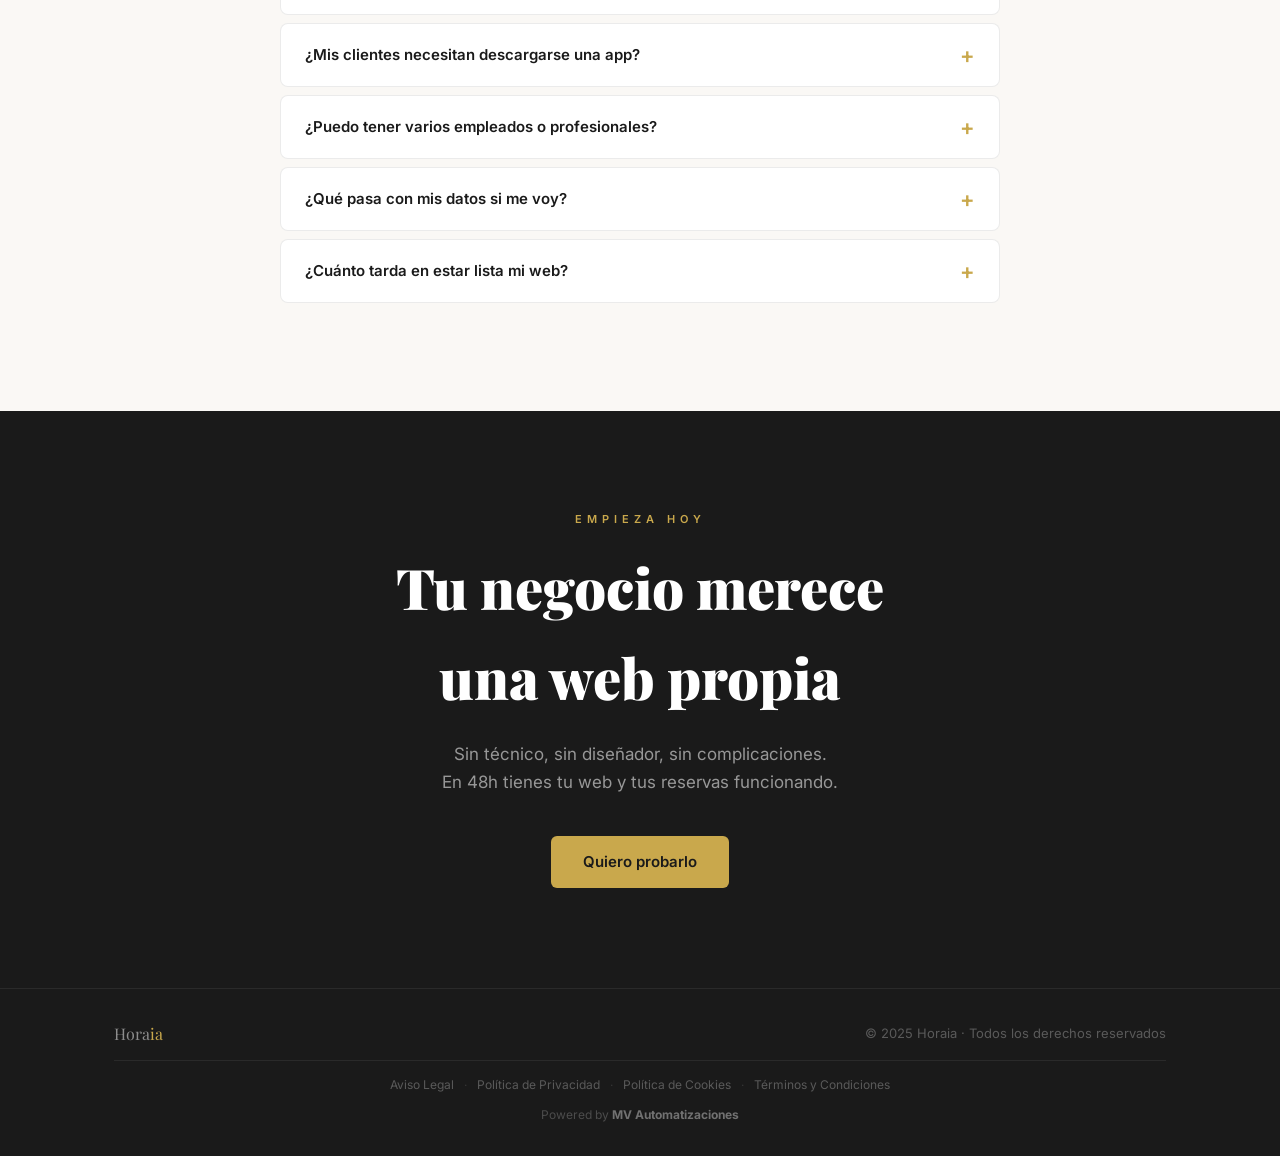
==== commit 088fc916: "Add files via upload" ====
--- a/index.html
+++ b/index.html
@@ -393,6 +393,49 @@
     .faq-a { max-height: 0; overflow: hidden; transition: max-height 0.35s ease, padding 0.35s ease; padding: 0 24px; font-size: 14px; color: var(--gray); line-height: 1.75; }
     .faq-item.open .faq-a { max-height: 200px; padding: 0 24px 20px; }
     .faq-item.open .faq-icon { transform: rotate(45deg); }
+
+    /* ===== MODALES LEGALES ===== */
+    .modal-overlay {
+      display: none; position: fixed; inset: 0;
+      background: rgba(0,0,0,0.78); z-index: 9999;
+      overflow-y: auto; padding: 40px 16px;
+    }
+    .modal-overlay.open { display: block; }
+    .modal-box {
+      background: var(--white); border-radius: 12px;
+      max-width: 760px; width: 100%; padding: 48px 52px;
+      position: relative; margin: 0 auto;
+    }
+    .modal-close {
+      position: absolute; top: 18px; right: 20px;
+      background: var(--cream-dark); border: 1px solid var(--border-dark);
+      border-radius: 4px; width: 32px; height: 32px;
+      font-size: 18px; color: var(--gray); cursor: pointer;
+      display: flex; align-items: center; justify-content: center; line-height: 1;
+    }
+    .modal-close:hover { color: var(--dark); background: var(--cream-darker); }
+    .modal-box h1 { font-family: 'Playfair Display', serif; font-size: 26px; font-weight: 700; color: var(--dark); margin-bottom: 4px; padding-right: 40px; }
+    .modal-date { display: block; font-size: 12px; color: var(--gray-light); margin-bottom: 28px; }
+    .modal-box h2 { font-family: 'Playfair Display', serif; font-size: 17px; font-weight: 700; color: var(--dark); margin-top: 26px; margin-bottom: 8px; }
+    .modal-box p { font-size: 14px; color: var(--gray); line-height: 1.85; margin-bottom: 10px; }
+    .modal-box ul { padding-left: 18px; margin-bottom: 12px; }
+    .modal-box ul li { font-size: 14px; color: var(--gray); line-height: 1.85; margin-bottom: 4px; }
+    .modal-box strong { color: var(--dark2); }
+    .modal-box a { color: var(--gold); text-decoration: underline; }
+    .modal-placeholder { background: rgba(201,168,76,0.12); border: 1px dashed rgba(201,168,76,0.5); border-radius: 4px; padding: 10px 14px; font-size: 13px; color: var(--gold); margin-bottom: 20px; }
+
+    /* ===== FOOTER LEGAL ===== */
+    .footer-legal {
+      display: flex; align-items: center; justify-content: center;
+      gap: 10px; flex-wrap: wrap;
+      margin-top: 14px; padding-top: 14px;
+      border-top: 1px solid rgba(255,255,255,0.07);
+    }
+    .footer-legal a { font-size: 12px; color: rgba(255,255,255,0.28); transition: color 0.2s; }
+    .footer-legal a:hover { color: rgba(255,255,255,0.6); }
+    .footer-legal span { color: rgba(255,255,255,0.12); font-size: 12px; }
+    .footer-powered { font-size: 12px; color: rgba(255,255,255,0.22); text-align: center; margin-top: 10px; }
+    .footer-powered strong { color: rgba(255,255,255,0.38); }
 
     /* ===== RESPONSIVE ===== */
     @media (max-width: 768px) {
@@ -805,8 +848,182 @@
       <div class="footer-brand">Hora<span>ia</span></div>
       <p>&copy; 2025 Horaia &middot; Todos los derechos reservados</p>
     </div>
+    <div class="footer-legal">
+      <a href="#" onclick="openModal('modal-aviso');return false;">Aviso Legal</a>
+      <span>&middot;</span>
+      <a href="#" onclick="openModal('modal-privacidad');return false;">Pol&iacute;tica de Privacidad</a>
+      <span>&middot;</span>
+      <a href="#" onclick="openModal('modal-cookies');return false;">Pol&iacute;tica de Cookies</a>
+      <span>&middot;</span>
+      <a href="#" onclick="openModal('modal-terminos');return false;">T&eacute;rminos y Condiciones</a>
+    </div>
+    <p class="footer-powered">Powered by <strong>MV Automatizaciones</strong></p>
   </div>
 </footer>
+
+<!-- MODAL: AVISO LEGAL -->
+<div class="modal-overlay" id="modal-aviso" onclick="closeModalOutside(event,'modal-aviso')">
+  <div class="modal-box">
+    <button class="modal-close" onclick="closeModal('modal-aviso')">&times;</button>
+    <h1>Aviso Legal</h1>
+    <span class="modal-date">Última actualización: mayo de 2025</span>
+
+    <h2>1. Datos identificativos del responsable</h2>
+    <p>En cumplimiento del artículo 10 de la Ley 34/2002, de 11 de julio, de Servicios de la Sociedad de la Información y del Comercio Electrónico (LSSI-CE), se facilitan los siguientes datos:</p>
+    <ul>
+      <li><strong>Titular:</strong> MV Automatizaciones</li>
+      <li><strong>NIF/DNI:</strong> 39495615S</li>
+      <li><strong>Domicilio:</strong> Barcelona, España</li>
+      <li><strong>Correo electrónico:</strong> <a href="mailto:mive.pintart@gmail.com">mive.pintart@gmail.com</a></li>
+      <li><strong>Actividad:</strong> Desarrollo y explotación de plataformas digitales de gestión de reservas</li>
+    </ul>
+
+    <h2>2. Objeto y ámbito de aplicación</h2>
+    <p>El presente Aviso Legal regula el acceso y uso del sitio web <strong>Horaia</strong>, propiedad de MV Automatizaciones. El mero acceso implica la aceptación de los presentes términos.</p>
+
+    <h2>3. Propiedad intelectual e industrial</h2>
+    <p>Todos los contenidos del sitio web —textos, imágenes, logotipos, diseño gráfico y código fuente— son propiedad de MV Automatizaciones o de sus licenciantes, y están protegidos por la legislación española e internacional sobre propiedad intelectual e industrial. Queda expresamente prohibida su reproducción, distribución o comunicación pública sin autorización escrita previa.</p>
+
+    <h2>4. Responsabilidad</h2>
+    <p>MV Automatizaciones no garantiza la disponibilidad ininterrumpida del sitio web y se reserva el derecho de modificar, suspender o interrumpir su contenido sin previo aviso. No será responsable de los daños que pudieran derivarse del uso del sitio web o de la imposibilidad temporal de acceder a él.</p>
+
+    <h2>5. Legislación aplicable y jurisdicción</h2>
+    <p>Este Aviso Legal se rige por la legislación española. Para cualquier controversia derivada del acceso o uso del sitio web, las partes se someten a la jurisdicción de los juzgados y tribunales del domicilio del titular, con renuncia expresa a cualquier otro fuero que pudiera corresponderles.</p>
+
+    <div style="margin-top:32px;text-align:right;">
+      <button onclick="closeModal('modal-aviso')" class="btn btn-dark">Cerrar</button>
+    </div>
+  </div>
+</div>
+
+<!-- MODAL: POLÍTICA DE PRIVACIDAD -->
+<div class="modal-overlay" id="modal-privacidad" onclick="closeModalOutside(event,'modal-privacidad')">
+  <div class="modal-box">
+    <button class="modal-close" onclick="closeModal('modal-privacidad')">&times;</button>
+    <h1>Política de Privacidad</h1>
+    <span class="modal-date">Última actualización: mayo de 2025</span>
+
+    <h2>1. Responsable del tratamiento</h2>
+    <ul>
+      <li><strong>Identidad:</strong> MV Automatizaciones</li>
+      <li><strong>NIF:</strong> 39495615S</li>
+      <li><strong>Dirección:</strong> Barcelona, España</li>
+      <li><strong>Contacto:</strong> <a href="mailto:mive.pintart@gmail.com">mive.pintart@gmail.com</a></li>
+    </ul>
+
+    <h2>2. Datos que recogemos y finalidad</h2>
+    <p>Cuando el usuario contacta con nosotros a través de WhatsApp u otros medios, podemos tratar los siguientes datos personales:</p>
+    <ul>
+      <li><strong>Nombre y nombre del negocio:</strong> para personalizar la comunicación y configurar el servicio.</li>
+      <li><strong>Número de teléfono:</strong> para gestionar la solicitud de información o la relación contractual.</li>
+      <li><strong>Datos de uso del servicio:</strong> citas, horarios y preferencias facilitadas para prestar el servicio contratado.</li>
+    </ul>
+    <p><strong>Finalidades:</strong> atender solicitudes de información, gestionar la relación contractual y, con consentimiento expreso, enviar comunicaciones comerciales sobre Horaia.</p>
+
+    <h2>3. Legitimación del tratamiento</h2>
+    <ul>
+      <li>Ejecución del contrato o aplicación de medidas precontractuales (art. 6.1.b RGPD).</li>
+      <li>Interés legítimo en responder a consultas comerciales (art. 6.1.f RGPD).</li>
+      <li>Consentimiento del interesado para el envío de comunicaciones comerciales (art. 6.1.a RGPD).</li>
+    </ul>
+
+    <h2>4. Conservación de los datos</h2>
+    <p>Los datos se conservarán mientras exista la relación contractual o comercial activa. Una vez finalizada, se mantendrán durante los plazos legalmente previstos para atender posibles responsabilidades (con carácter general, 5 años).</p>
+
+    <h2>5. Destinatarios</h2>
+    <p>Los datos no se cederán a terceros, salvo obligación legal. Podemos utilizar proveedores de servicios (hosting, mensajería) que actúan como encargados del tratamiento bajo contrato y con las garantías exigidas por el RGPD.</p>
+
+    <h2>6. Tus derechos</h2>
+    <p>Puedes ejercer en cualquier momento los derechos de <strong>acceso, rectificación, supresión, portabilidad, oposición y limitación del tratamiento</strong> escribiendo a <a href="mailto:mive.pintart@gmail.com">mive.pintart@gmail.com</a>, indicando el derecho que deseas ejercer y adjuntando copia de tu DNI.</p>
+    <p>También tienes derecho a presentar una reclamación ante la Agencia Española de Protección de Datos: <a href="https://www.aepd.es" target="_blank" rel="noopener">www.aepd.es</a>.</p>
+
+    <div style="margin-top:32px;text-align:right;">
+      <button onclick="closeModal('modal-privacidad')" class="btn btn-dark">Cerrar</button>
+    </div>
+  </div>
+</div>
+
+<!-- MODAL: POLÍTICA DE COOKIES -->
+<div class="modal-overlay" id="modal-cookies" onclick="closeModalOutside(event,'modal-cookies')">
+  <div class="modal-box">
+    <button class="modal-close" onclick="closeModal('modal-cookies')">&times;</button>
+    <h1>Política de Cookies</h1>
+    <span class="modal-date">Última actualización: mayo de 2025</span>
+
+    <h2>1. ¿Qué son las cookies?</h2>
+    <p>Las cookies son pequeños archivos de texto que los sitios web almacenan en el navegador del usuario para recordar preferencias y mejorar la experiencia de navegación.</p>
+
+    <h2>2. Cookies que utiliza este sitio web</h2>
+    <p>Este sitio web <strong>no utiliza cookies propias ni cookies de análisis o publicidad</strong>. No obstante, carga recursos externos que pueden generar registros de acceso:</p>
+    <ul>
+      <li><strong>Google Fonts</strong> (fonts.googleapis.com / fonts.gstatic.com): servicio de tipografías de Google LLC. Al cargar las fuentes, Google puede registrar la dirección IP y datos técnicos del dispositivo. Consulta la <a href="https://policies.google.com/privacy" target="_blank" rel="noopener">política de privacidad de Google</a>.</li>
+    </ul>
+    <p>Si en el futuro se incorporasen herramientas de análisis (como Google Analytics) o publicidad, esta política se actualizará y se solicitará el consentimiento correspondiente.</p>
+
+    <h2>3. Cómo gestionar o bloquear cookies</h2>
+    <p>Puedes configurar tu navegador para bloquear o eliminar cookies. Ten en cuenta que bloquear ciertos recursos externos puede afectar al aspecto visual del sitio:</p>
+    <ul>
+      <li><strong>Chrome:</strong> Configuración › Privacidad y seguridad › Cookies y otros datos de sitios</li>
+      <li><strong>Firefox:</strong> Opciones › Privacidad y seguridad › Cookies y datos del sitio</li>
+      <li><strong>Safari:</strong> Preferencias › Privacidad › Gestionar datos de sitios web</li>
+      <li><strong>Edge:</strong> Configuración › Privacidad, búsqueda y servicios › Cookies</li>
+    </ul>
+
+    <div style="margin-top:32px;text-align:right;">
+      <button onclick="closeModal('modal-cookies')" class="btn btn-dark">Cerrar</button>
+    </div>
+  </div>
+</div>
+
+<!-- MODAL: TÉRMINOS Y CONDICIONES -->
+<div class="modal-overlay" id="modal-terminos" onclick="closeModalOutside(event,'modal-terminos')">
+  <div class="modal-box">
+    <button class="modal-close" onclick="closeModal('modal-terminos')">&times;</button>
+    <h1>Términos y Condiciones</h1>
+    <span class="modal-date">Última actualización: mayo de 2025</span>
+
+    <h2>1. Objeto</h2>
+    <p>Los presentes Términos regulan la contratación del servicio <strong>Horaia</strong>, plataforma de gestión de reservas online y página web profesional, prestado por MV Automatizaciones ([NOMBRE Y APELLIDOS], NIF 39495615S) — en adelante, "el Prestador" — a profesionales y negocios — en adelante, "el Cliente".</p>
+
+    <h2>2. Descripción del servicio</h2>
+    <p>Horaia ofrece los siguientes planes de servicio:</p>
+    <ul>
+      <li><strong>Solo Reservas (30 €/mes):</strong> página de reservas con marca del Cliente y panel de gestión de citas.</li>
+      <li><strong>Web + Reservas (60 €/mes):</strong> página web profesional completa, reservas integradas, dominio propio y diseño personalizado.</li>
+    </ul>
+    <p>Están disponibles extras opcionales (recordatorios por WhatsApp, chat en web, pagos online) con precio indicado en la página de precios. Los precios no incluyen IVA salvo indicación expresa.</p>
+
+    <h2>3. Contratación y pago</h2>
+    <p>La contratación se formaliza mediante acuerdo expreso entre el Cliente y el Prestador, habitualmente por WhatsApp o correo electrónico. El pago se realizará por adelantado, mensualmente (o en su caso anualmente), mediante el método acordado. El primer mes podrá ofrecerse sin coste como período de prueba, según las condiciones comunicadas al Cliente en el momento de la contratación.</p>
+
+    <h2>4. Duración y cancelación</h2>
+    <p>El servicio se presta por períodos mensuales renovados automáticamente. El Cliente puede cancelar en cualquier momento comunicándolo al Prestador con al menos <strong>5 días naturales de antelación</strong> al inicio del siguiente período de facturación. No se realizarán cargos tras la cancelación efectiva. En planes anuales, la cancelación anticipada no dará derecho a devolución del importe ya abonado, salvo acuerdo expreso.</p>
+
+    <h2>5. Obligaciones del Cliente</h2>
+    <ul>
+      <li>Facilitar información veraz y actualizada para la configuración del servicio.</li>
+      <li>No utilizar el servicio para actividades ilegales o contrarias al orden público.</li>
+      <li>Abonar el precio acordado en los plazos establecidos.</li>
+      <li>Cumplir con la normativa de protección de datos aplicable en relación con sus propios clientes.</li>
+    </ul>
+
+    <h2>6. Propiedad de los datos</h2>
+    <p>Los datos de clientes y reservas generados a través del servicio son propiedad exclusiva del Cliente. En caso de cancelación, el Prestador entregará dichos datos en formato estándar (CSV o equivalente) a petición del Cliente, sin coste adicional.</p>
+
+    <h2>7. Limitación de responsabilidad</h2>
+    <p>El Prestador no será responsable de interrupciones del servicio causadas por fuerza mayor, fallos de terceros proveedores (hosting, mensajería, pasarelas de pago) o actos del propio Cliente. La responsabilidad máxima del Prestador en ningún caso superará el importe abonado en el último mes de servicio.</p>
+
+    <h2>8. Modificaciones de los términos</h2>
+    <p>El Prestador podrá modificar estos Términos con un preaviso mínimo de 30 días. Si el Cliente no está de acuerdo con las modificaciones, podrá resolver el contrato sin penalización antes de la entrada en vigor de los nuevos términos.</p>
+
+    <h2>9. Legislación aplicable y jurisdicción</h2>
+    <p>Estos Términos se rigen por la legislación española. Para cualquier controversia, las partes se someten a los juzgados y tribunales del domicilio del Prestador, con renuncia expresa a cualquier otro fuero que pudiera corresponderles.</p>
+
+    <div style="margin-top:32px;text-align:right;">
+      <button onclick="closeModal('modal-terminos')" class="btn btn-dark">Cerrar</button>
+    </div>
+  </div>
+</div>
 
 <script>
   document.querySelectorAll('.faq-q').forEach(function(btn) {
@@ -816,6 +1033,26 @@
       document.querySelectorAll('.faq-item').forEach(function(i) { i.classList.remove('open'); });
       if (!isOpen) item.classList.add('open');
     });
+  });
+
+  function openModal(id) {
+    document.getElementById(id).classList.add('open');
+    document.body.style.overflow = 'hidden';
+  }
+  function closeModal(id) {
+    document.getElementById(id).classList.remove('open');
+    document.body.style.overflow = '';
+  }
+  function closeModalOutside(e, id) {
+    if (e.target === document.getElementById(id)) closeModal(id);
+  }
+  document.addEventListener('keydown', function(e) {
+    if (e.key === 'Escape') {
+      document.querySelectorAll('.modal-overlay.open').forEach(function(m) {
+        m.classList.remove('open');
+      });
+      document.body.style.overflow = '';
+    }
   });
 
   function toggleBilling(isAnnual) {
